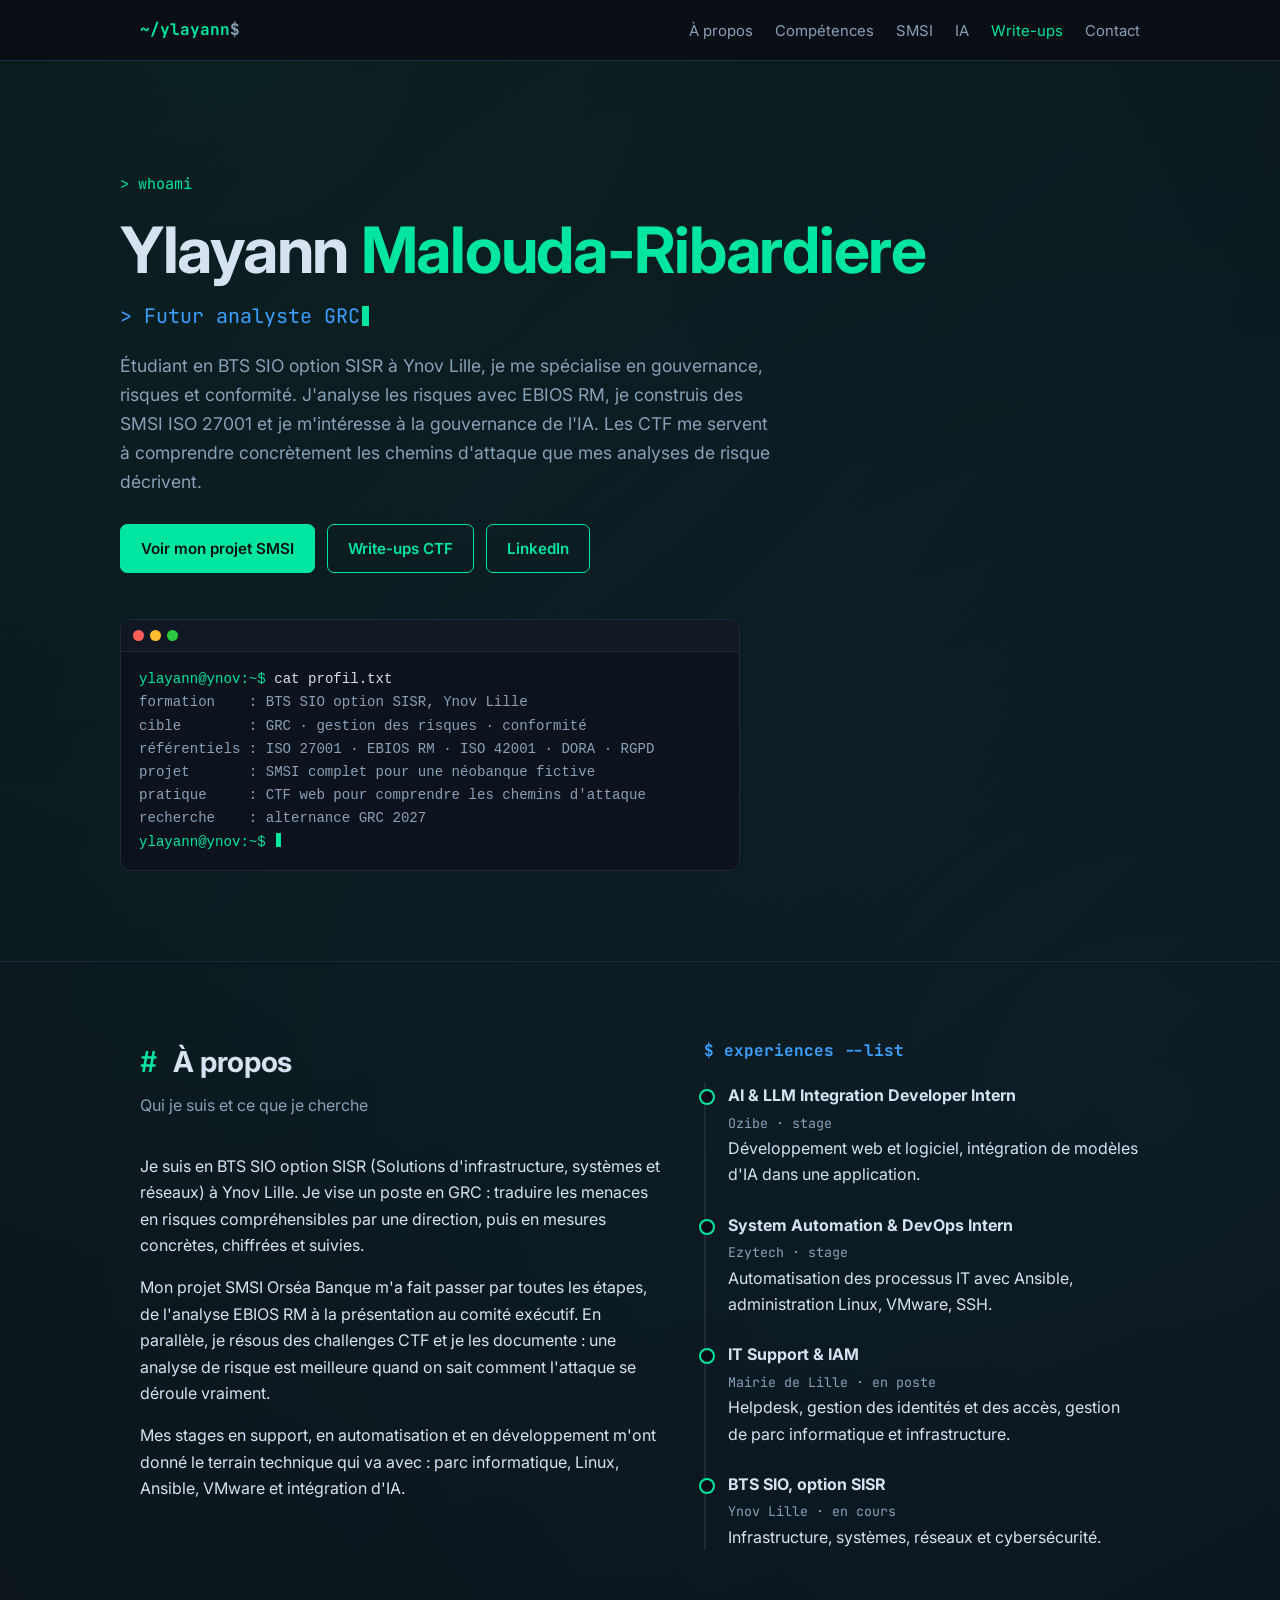
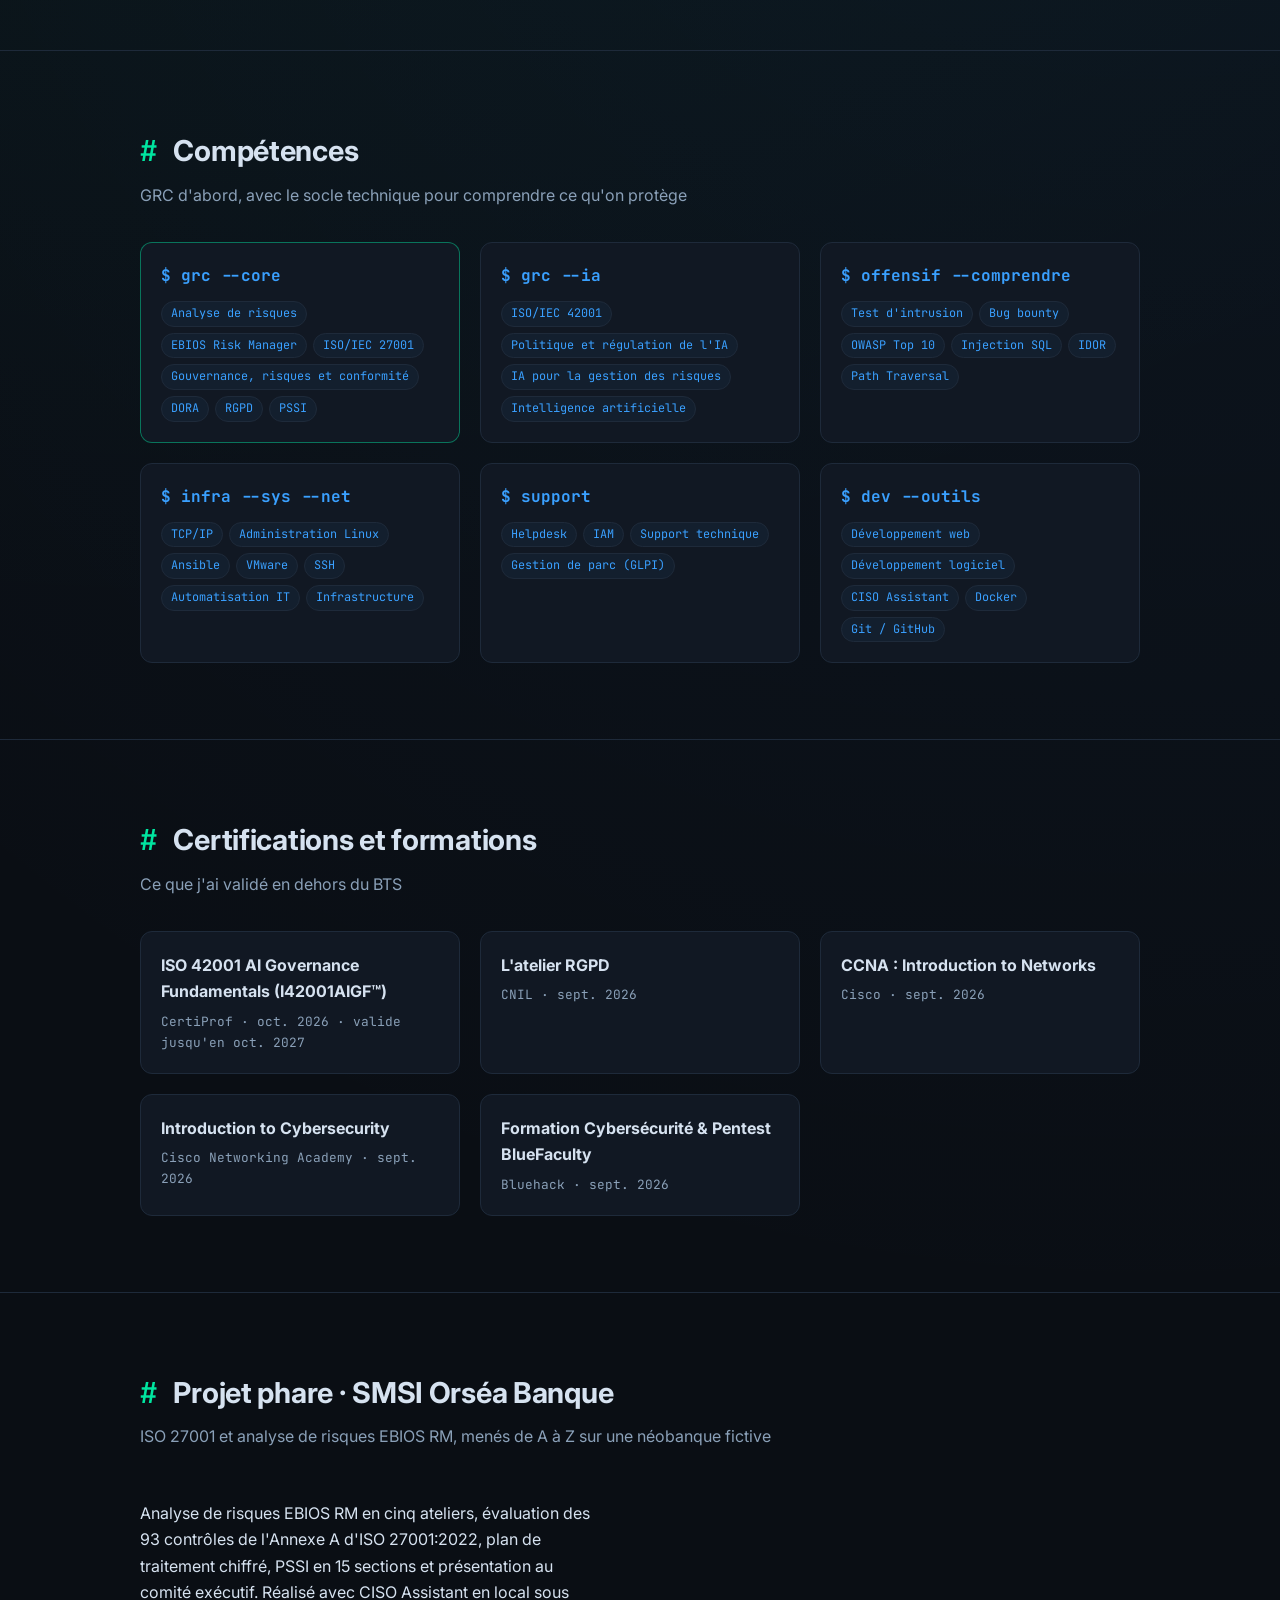
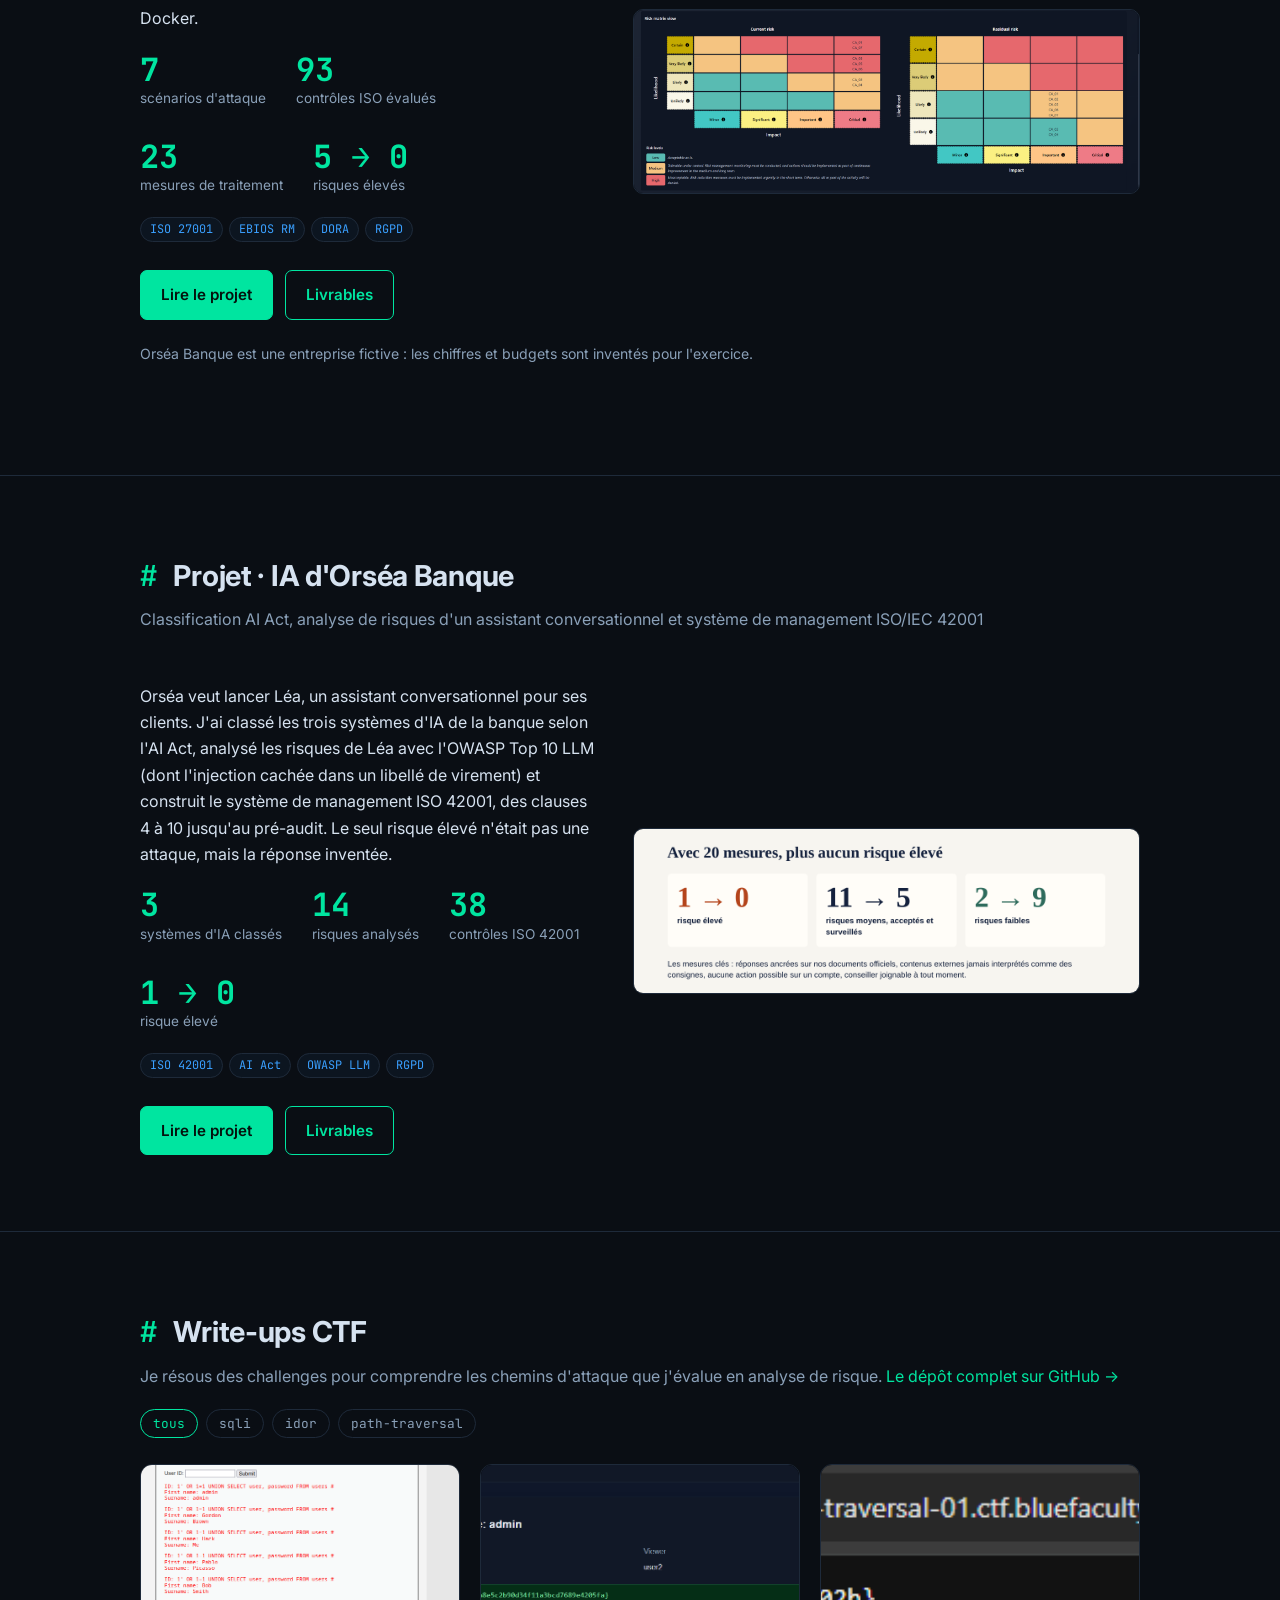
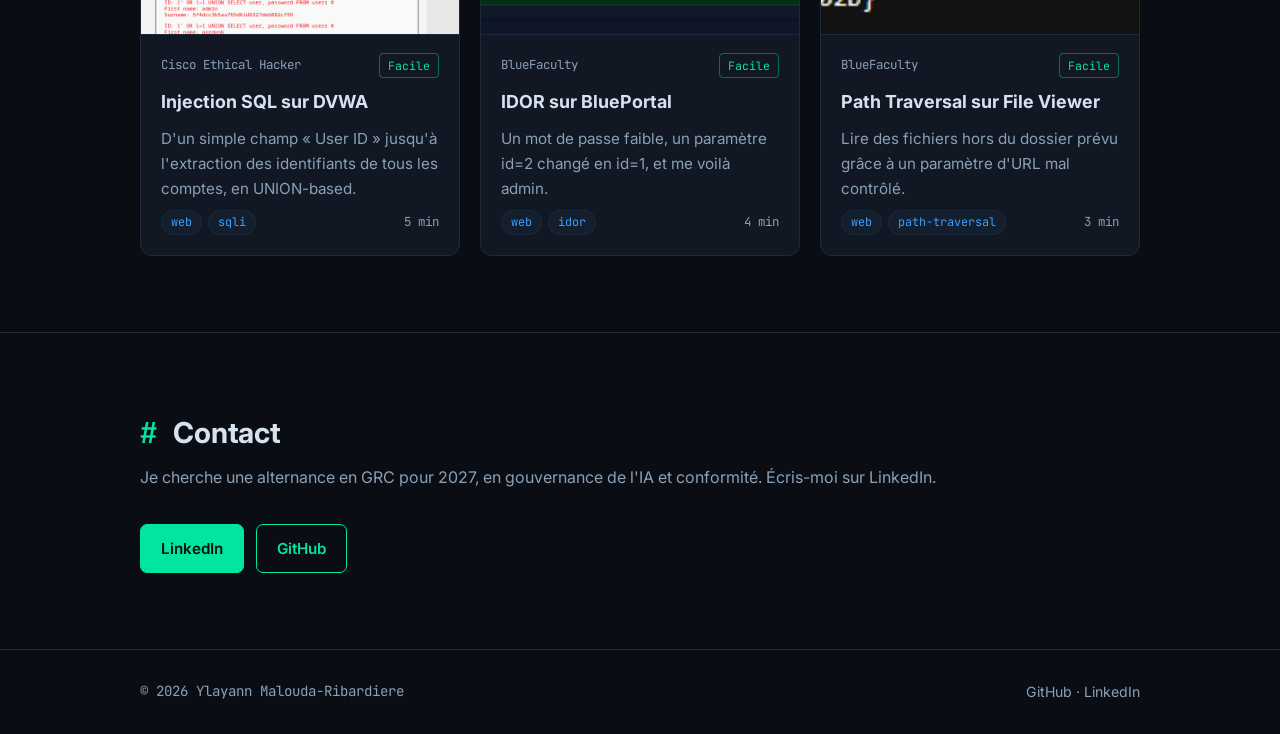
==== index.html @ de565b57 "Ajout du projet IA Orséa Banque (ISO 42001, AI Act) et mise à jour de la page SMSI" ====
<!doctype html>
<html lang="fr">
<head>
<meta charset="utf-8">
<meta name="viewport" content="width=device-width, initial-scale=1">
<title>Ylayann Malouda-Ribardiere · GRC</title>
<meta name="description" content="Portfolio d'Ylayann Malouda-Ribardiere, étudiant BTS SIO SISR à Ynov Lille orienté GRC : projets SMSI ISO 27001 / EBIOS RM et IA ISO 42001, certifications et write-ups CTF.">
<meta name="theme-color" content="#0a0e14">
<link rel="icon" href="data:image/svg+xml,<svg xmlns='http://www.w3.org/2000/svg' viewBox='0 0 32 32'><rect width='32' height='32' rx='6' fill='%230a0e14'/><text x='5' y='22' font-family='monospace' font-size='16' font-weight='700' fill='%2300e5a0'>&gt;_</text></svg>">
<link rel="preconnect" href="https://fonts.googleapis.com"><link rel="preconnect" href="https://fonts.gstatic.com" crossorigin>
<link href="https://fonts.googleapis.com/css2?family=Inter:wght@400;500;600;700&family=JetBrains+Mono:wght@400;500;700&display=swap" rel="stylesheet">
<link rel="stylesheet" href="assets/style.css">
</head>
<body>
<header><div class="wrap"><nav>
<a class="logo" href="#top">~/ylayann<span>$</span></a>
<button class="burger" aria-label="Menu">menu</button>
<ul><li><a href="#apropos">À propos</a></li><li><a href="#competences">Compétences</a></li><li><a href="#smsi">SMSI</a></li><li><a href="#ia">IA</a></li><li><a href="#ctf">Write-ups</a></li><li><a href="#contact">Contact</a></li></ul>
</nav></div></header>

<main id="top">
<div class="wrap hero">
<div class="tag">&gt; whoami</div>
<h1>Ylayann <span>Malouda-Ribardiere</span></h1>
<div class="role" data-roles='["Futur analyste GRC","ISO 27001 · EBIOS RM","Gouvernance de l\u2019IA · ISO 42001","Étudiant BTS SIO SISR"]'>&gt; <span class="txt">Futur analyste GRC</span><span class="cursor"></span></div>
<p>Étudiant en BTS SIO option SISR à Ynov Lille, je me spécialise en gouvernance, risques et conformité. J'analyse les risques avec EBIOS RM, je construis des SMSI ISO 27001 et je m'intéresse à la gouvernance de l'IA. Les CTF me servent à comprendre concrètement les chemins d'attaque que mes analyses de risque décrivent.</p>
<div class="btns">
<a class="btn primary" href="#smsi">Voir mon projet SMSI</a>
<a class="btn" href="#ctf">Write-ups CTF</a>
<a class="btn" href="https://www.linkedin.com/in/ylayann-malouda-ribardiere-3a1a89360/" target="_blank" rel="noopener">LinkedIn</a>
</div>
<div class="terminal reveal"><div class="bar"><i></i><i></i><i></i></div>
<pre><span class="p">ylayann@ynov:~$</span> <span class="v">cat profil.txt</span>
formation    : BTS SIO option SISR, Ynov Lille
cible        : GRC · gestion des risques · conformité
référentiels : ISO 27001 · EBIOS RM · ISO 42001 · DORA · RGPD
projet       : SMSI complet pour une néobanque fictive
pratique     : CTF web pour comprendre les chemins d'attaque
recherche    : alternance GRC 2027
<span class="p">ylayann@ynov:~$</span> <span class="cursor"></span></pre></div>
</div>

<section id="apropos"><div class="wrap about">
<div class="reveal">
<h2>À propos</h2>
<p class="sub">Qui je suis et ce que je cherche</p>
<p>Je suis en BTS SIO option SISR (Solutions d'infrastructure, systèmes et réseaux) à Ynov Lille. Je vise un poste en GRC : traduire les menaces en risques compréhensibles par une direction, puis en mesures concrètes, chiffrées et suivies.</p>
<p>Mon projet SMSI Orséa Banque m'a fait passer par toutes les étapes, de l'analyse EBIOS RM à la présentation au comité exécutif. En parallèle, je résous des challenges CTF et je les documente : une analyse de risque est meilleure quand on sait comment l'attaque se déroule vraiment.</p>
<p>Mes stages en support, en automatisation et en développement m'ont donné le terrain technique qui va avec : parc informatique, Linux, Ansible, VMware et intégration d'IA.</p>
</div>
<div class="reveal">
<h3 class="mono" style="color:var(--accent2);font-size:1rem;margin:0 0 18px">$ experiences --list</h3>
<div class="timeline">
<div class="item"><strong>AI &amp; LLM Integration Developer Intern</strong><br><small>Ozibe · stage</small><br>Développement web et logiciel, intégration de modèles d'IA dans une application.</div>
<div class="item"><strong>System Automation &amp; DevOps Intern</strong><br><small>Ezytech · stage</small><br>Automatisation des processus IT avec Ansible, administration Linux, VMware, SSH.</div>
<div class="item"><strong>IT Support &amp; IAM</strong><br><small>Mairie de Lille · en poste</small><br>Helpdesk, gestion des identités et des accès, gestion de parc informatique et infrastructure.</div>
<div class="item"><strong>BTS SIO, option SISR</strong><br><small>Ynov Lille · en cours</small><br>Infrastructure, systèmes, réseaux et cybersécurité.</div>
</div>
</div>
</div></section>

<section id="competences"><div class="wrap">
<h2>Compétences</h2>
<p class="sub">GRC d'abord, avec le socle technique pour comprendre ce qu'on protège</p>
<div class="grid">
<div class="box reveal" style="border-color:rgba(0,229,160,.45)"><h3>$ grc --core</h3><div class="chips"><span class="chip">Analyse de risques</span><span class="chip">EBIOS Risk Manager</span><span class="chip">ISO/IEC 27001</span><span class="chip">Gouvernance, risques et conformité</span><span class="chip">DORA</span><span class="chip">RGPD</span><span class="chip">PSSI</span></div></div>
<div class="box reveal"><h3>$ grc --ia</h3><div class="chips"><span class="chip">ISO/IEC 42001</span><span class="chip">Politique et régulation de l'IA</span><span class="chip">IA pour la gestion des risques</span><span class="chip">Intelligence artificielle</span></div></div>
<div class="box reveal"><h3>$ offensif --comprendre</h3><div class="chips"><span class="chip">Test d'intrusion</span><span class="chip">Bug bounty</span><span class="chip">OWASP Top 10</span><span class="chip">Injection SQL</span><span class="chip">IDOR</span><span class="chip">Path Traversal</span></div></div>
<div class="box reveal"><h3>$ infra --sys --net</h3><div class="chips"><span class="chip">TCP/IP</span><span class="chip">Administration Linux</span><span class="chip">Ansible</span><span class="chip">VMware</span><span class="chip">SSH</span><span class="chip">Automatisation IT</span><span class="chip">Infrastructure</span></div></div>
<div class="box reveal"><h3>$ support</h3><div class="chips"><span class="chip">Helpdesk</span><span class="chip">IAM</span><span class="chip">Support technique</span><span class="chip">Gestion de parc (GLPI)</span></div></div>
<div class="box reveal"><h3>$ dev --outils</h3><div class="chips"><span class="chip">Développement web</span><span class="chip">Développement logiciel</span><span class="chip">CISO Assistant</span><span class="chip">Docker</span><span class="chip">Git / GitHub</span></div></div>
</div>
</div></section>

<section id="certifs"><div class="wrap">
<h2>Certifications et formations</h2>
<p class="sub">Ce que j'ai validé en dehors du BTS</p>
<div class="grid certs">
<div class="box reveal"><h3>ISO 42001 AI Governance Fundamentals (I42001AIGF™)</h3><p class="mono">CertiProf · oct. 2026 · valide jusqu'en oct. 2027</p></div>
<div class="box reveal"><h3>L'atelier RGPD</h3><p class="mono">CNIL · sept. 2026</p></div>
<div class="box reveal"><h3>CCNA : Introduction to Networks</h3><p class="mono">Cisco · sept. 2026</p></div>
<div class="box reveal"><h3>Introduction to Cybersecurity</h3><p class="mono">Cisco Networking Academy · sept. 2026</p></div>
<div class="box reveal"><h3>Formation Cybersécurité &amp; Pentest BlueFaculty</h3><p class="mono">Bluehack · sept. 2026</p></div>
</div>
</div></section>

<section id="smsi"><div class="wrap">
<h2>Projet phare · SMSI Orséa Banque</h2>
<p class="sub">ISO 27001 et analyse de risques EBIOS RM, menés de A à Z sur une néobanque fictive</p>
<div class="feature">
<div class="reveal">
<p>Analyse de risques EBIOS RM en cinq ateliers, évaluation des 93 contrôles de l'Annexe A d'ISO 27001:2022, plan de traitement chiffré, PSSI en 15 sections et présentation au comité exécutif. Réalisé avec CISO Assistant en local sous Docker.</p>
<div class="stats"><div><b>7</b>scénarios d'attaque</div><div><b>93</b>contrôles ISO évalués</div><div><b>23</b>mesures de traitement</div><div><b>5 → 0</b>risques élevés</div></div>
<div class="chips"><span class="chip">ISO 27001</span><span class="chip">EBIOS RM</span><span class="chip">DORA</span><span class="chip">RGPD</span></div>
<div class="btns"><a class="btn primary" href="projets/smsi.html">Lire le projet</a><a class="btn" href="https://github.com/YlayannMR/SMSI_training/tree/main/livrables" target="_blank" rel="noopener">Livrables</a></div>
</div>
<img class="reveal" src="img/smsi/03-matrices-risque.png" alt="Matrices de risque avant et après traitement" loading="lazy">
</div>
<p class="sub" style="margin-top:22px;font-size:.88rem">Orséa Banque est une entreprise fictive : les chiffres et budgets sont inventés pour l'exercice.</p>
</div></section>

<section id="ia"><div class="wrap">
<h2>Projet · IA d'Orséa Banque</h2>
<p class="sub">Classification AI Act, analyse de risques d'un assistant conversationnel et système de management ISO/IEC 42001</p>
<div class="feature">
<div class="reveal">
<p>Orséa veut lancer Léa, un assistant conversationnel pour ses clients. J'ai classé les trois systèmes d'IA de la banque selon l'AI Act, analysé les risques de Léa avec l'OWASP Top 10 LLM (dont l'injection cachée dans un libellé de virement) et construit le système de management ISO 42001, des clauses 4 à 10 jusqu'au pré-audit. Le seul risque élevé n'était pas une attaque, mais la réponse inventée.</p>
<div class="stats"><div><b>3</b>systèmes d'IA classés</div><div><b>14</b>risques analysés</div><div><b>38</b>contrôles ISO 42001</div><div><b>1 → 0</b>risque élevé</div></div>
<div class="chips"><span class="chip">ISO 42001</span><span class="chip">AI Act</span><span class="chip">OWASP LLM</span><span class="chip">RGPD</span></div>
<div class="btns"><a class="btn primary" href="projets/ia.html">Lire le projet</a><a class="btn" href="https://github.com/YlayannMR/AI-risk-assessment/tree/main/livrables" target="_blank" rel="noopener">Livrables</a></div>
</div>
<img class="reveal" src="img/ia/02-risques-avant-apres.png" alt="Risques de Léa avant et après traitement" loading="lazy">
</div>
</div></section>

<section id="ctf"><div class="wrap">
<h2>Write-ups CTF</h2>
<p class="sub">Je résous des challenges pour comprendre les chemins d'attaque que j'évalue en analyse de risque. <a href="https://github.com/YlayannMR/ctf-writeups" target="_blank" rel="noopener">Le dépôt complet sur GitHub →</a></p>
<div class="filters"><button class="on" data-f="all">tous</button><button data-f="sqli">sqli</button><button data-f="idor">idor</button><button data-f="path-traversal">path-traversal</button></div>
<div class="grid">
<!-- CARDS -->
<a class="card reveal" href="writeups/sqli.html" data-tags="web sqli">
<div class="thumb" style="background-image:url('img/sqli/06-dump-credentials.png')"></div>
<div class="body"><div class="meta"><span>Cisco Ethical Hacker</span><span class="lvl easy">Facile</span></div>
<h3>Injection SQL sur DVWA</h3><p>D&#x27;un simple champ « User ID » jusqu&#x27;à l&#x27;extraction des identifiants de tous les comptes, en UNION-based.</p>
<div class="meta"><div class="chips"><span class="chip">web</span><span class="chip">sqli</span></div><span>5 min</span></div></div></a>
<a class="card reveal" href="writeups/idor.html" data-tags="web idor">
<div class="thumb" style="background-image:url('img/idor/02-admin-via-idor.png')"></div>
<div class="body"><div class="meta"><span>BlueFaculty</span><span class="lvl easy">Facile</span></div>
<h3>IDOR sur BluePortal</h3><p>Un mot de passe faible, un paramètre id=2 changé en id=1, et me voilà admin.</p>
<div class="meta"><div class="chips"><span class="chip">web</span><span class="chip">idor</span></div><span>4 min</span></div></div></a>
<a class="card reveal" href="writeups/path.html" data-tags="web path-traversal">
<div class="thumb" style="background-image:url('img/path/02-path-traversal-flag.png')"></div>
<div class="body"><div class="meta"><span>BlueFaculty</span><span class="lvl easy">Facile</span></div>
<h3>Path Traversal sur File Viewer</h3><p>Lire des fichiers hors du dossier prévu grâce à un paramètre d&#x27;URL mal contrôlé.</p>
<div class="meta"><div class="chips"><span class="chip">web</span><span class="chip">path-traversal</span></div><span>3 min</span></div></div></a>
<!-- /CARDS -->
</div>
</div></section>

<section id="contact"><div class="wrap">
<h2>Contact</h2>
<p class="sub">Je cherche une alternance en GRC pour 2027, en gouvernance de l'IA et conformité. Écris-moi sur LinkedIn.</p>
<div class="btns">
<a class="btn primary" href="https://www.linkedin.com/in/ylayann-malouda-ribardiere-3a1a89360/" target="_blank" rel="noopener">LinkedIn</a>
<a class="btn" href="https://github.com/YlayannMR" target="_blank" rel="noopener">GitHub</a>
</div>
</div></section>
</main>
<footer><div class="wrap"><span class="mono">© 2026 Ylayann Malouda-Ribardiere</span><span><a href="https://github.com/YlayannMR" target="_blank" rel="noopener">GitHub</a> · <a href="https://www.linkedin.com/in/ylayann-malouda-ribardiere-3a1a89360/" target="_blank" rel="noopener">LinkedIn</a></span></div></footer>
<script src="assets/main.js"></script>
</body>
</html>
---- assets/style.css ----
:root{color-scheme:dark;--bg:#0a0e14;--panel:#111823;--panel2:#0d131c;--line:#1e2a3a;--text:#d6e2f0;--muted:#8aa0b8;--accent:#00e5a0;--accent2:#3aa0ff;--warn:#ffb454;--danger:#ff6b6b;--mono:"JetBrains Mono",ui-monospace,Menlo,Consolas,monospace}
*{box-sizing:border-box}
html{scroll-behavior:smooth}
body{margin:0;background:var(--bg);color:var(--text);font:16px/1.65 "Inter",system-ui,-apple-system,"Segoe UI",Roboto,sans-serif;
  background-image:radial-gradient(circle at 15% 0%,rgba(0,229,160,.07),transparent 40%),radial-gradient(circle at 90% 20%,rgba(58,160,255,.06),transparent 40%)}
a{color:var(--accent);text-decoration:none}
a:hover{text-decoration:underline}
img{max-width:100%;height:auto}
.wrap{max-width:1040px;margin:0 auto;padding:0 20px}
.mono{font-family:var(--mono)}

/* header */
header{position:sticky;top:0;background:rgba(10,14,20,.88);backdrop-filter:blur(10px);border-bottom:1px solid var(--line);z-index:20}
nav{display:flex;justify-content:space-between;align-items:center;height:60px;gap:16px}
nav .logo{font-family:var(--mono);color:var(--accent);font-weight:700;white-space:nowrap}
nav .logo span{color:var(--muted)}
nav ul{display:flex;gap:22px;list-style:none;margin:0;padding:0}
nav ul a{color:var(--muted);font-size:.93rem}
nav ul a:hover,nav ul a.on{color:var(--accent);text-decoration:none}
.burger{display:none;background:none;border:1px solid var(--line);color:var(--text);border-radius:6px;padding:6px 10px;font-family:var(--mono);cursor:pointer}

/* hero */
.hero{padding:110px 0 90px;position:relative}
.hero .tag{color:var(--accent);font-family:var(--mono);font-size:.95rem}
.hero h1{font-size:clamp(2.3rem,6.5vw,4rem);line-height:1.08;margin:.3em 0 .25em;letter-spacing:-.02em}
.hero h1 span{color:var(--accent)}
.hero .role{font-family:var(--mono);color:var(--accent2);font-size:clamp(1rem,2.6vw,1.25rem);min-height:1.6em}
.hero p{max-width:660px;color:var(--muted);font-size:1.1rem}
.cursor{display:inline-block;width:.55ch;height:1em;vertical-align:-.12em;background:var(--accent);animation:blink 1s steps(1) infinite;margin-left:2px}
@keyframes blink{50%{opacity:0}}
.btns{display:flex;gap:12px;flex-wrap:wrap;margin-top:28px}
.btn{display:inline-flex;align-items:center;gap:8px;padding:11px 20px;border-radius:7px;border:1px solid var(--accent);font-weight:600;font-size:.95rem;color:var(--accent);transition:.2s}
.btn.primary{background:var(--accent);color:#04120d}
.btn:hover{text-decoration:none;box-shadow:0 0 22px rgba(0,229,160,.35);transform:translateY(-1px)}
.terminal{margin-top:46px;max-width:620px;background:var(--panel2);border:1px solid var(--line);border-radius:10px;overflow:hidden;font-family:var(--mono);font-size:.88rem}
.terminal .bar{display:flex;gap:6px;padding:10px 12px;border-bottom:1px solid var(--line);background:var(--panel)}
.terminal .bar i{width:11px;height:11px;border-radius:50%;background:#ff5f57}
.terminal .bar i:nth-child(2){background:#febc2e}.terminal .bar i:nth-child(3){background:#28c840}
.terminal pre{margin:0;padding:16px 18px;white-space:pre-wrap;color:var(--muted)}
.terminal .p{color:var(--accent)}.terminal .v{color:var(--text)}

/* sections */
section{padding:76px 0;border-top:1px solid var(--line)}
h2{font-size:1.8rem;margin:0 0 6px;letter-spacing:-.01em}
h2::before{content:"# ";color:var(--accent);font-family:var(--mono)}
.sub{color:var(--muted);margin:0 0 34px}
.grid{display:grid;gap:20px;grid-template-columns:repeat(auto-fit,minmax(290px,1fr))}
.card{background:var(--panel);border:1px solid var(--line);border-radius:12px;overflow:hidden;display:flex;flex-direction:column;transition:.2s;color:var(--text)}
a.card:hover{border-color:var(--accent);transform:translateY(-4px);text-decoration:none;box-shadow:0 10px 30px rgba(0,0,0,.35)}
.card .thumb{height:170px;background:#000 center top/cover no-repeat;border-bottom:1px solid var(--line)}
.card .body{padding:18px 20px 20px;display:flex;flex-direction:column;gap:9px;flex:1}
.card h3{margin:0;font-size:1.12rem}
.card p{margin:0;color:var(--muted);font-size:.95rem;flex:1}
.card .meta{display:flex;justify-content:space-between;align-items:center;font-family:var(--mono);font-size:.78rem;color:var(--muted)}
.chips{display:flex;gap:6px;flex-wrap:wrap}
.chip{font-family:var(--mono);font-size:.74rem;padding:2px 9px;border-radius:999px;border:1px solid var(--line);color:var(--accent2);background:rgba(58,160,255,.05)}
.lvl{font-family:var(--mono);font-size:.72rem;padding:2px 8px;border-radius:4px;border:1px solid}
.lvl.easy{color:var(--accent);border-color:rgba(0,229,160,.4)}
.lvl.med{color:var(--warn);border-color:rgba(255,180,84,.4)}
.filters{display:flex;gap:8px;flex-wrap:wrap;margin:-14px 0 26px}
.filters button{font-family:var(--mono);font-size:.8rem;background:none;border:1px solid var(--line);color:var(--muted);padding:5px 12px;border-radius:999px;cursor:pointer}
.filters button.on,.filters button:hover{border-color:var(--accent);color:var(--accent)}

.about{display:grid;grid-template-columns:1.2fr 1fr;gap:40px}
.timeline{border-left:2px solid var(--line);padding-left:22px}
.timeline .item{margin-bottom:24px;position:relative}
.timeline .item::before{content:"";position:absolute;left:-29px;top:7px;width:12px;height:12px;border-radius:50%;background:var(--bg);border:2px solid var(--accent)}
.timeline small{color:var(--muted);font-family:var(--mono)}

.box{background:var(--panel);border:1px solid var(--line);border-radius:12px;padding:20px}
.box h3{margin:0 0 12px;font-size:1rem;color:var(--accent2);font-family:var(--mono)}
.todo{font-family:var(--mono);color:var(--warn);font-size:.82rem;margin-top:18px}

.feature{display:grid;gap:32px;grid-template-columns:1fr 1.1fr;align-items:center}
.feature img{border-radius:10px;border:1px solid var(--line)}
.stats{display:flex;gap:30px;flex-wrap:wrap;margin:20px 0}
.stats div{color:var(--muted);font-size:.85rem}
.stats b{display:block;font-size:2rem;line-height:1.1;color:var(--accent);font-family:var(--mono)}

footer{border-top:1px solid var(--line);padding:30px 0;color:var(--muted);font-size:.88rem}
footer .wrap{display:flex;justify-content:space-between;gap:16px;flex-wrap:wrap}
footer a{color:var(--muted)}

/* article (write-ups, projets) */
.article{max-width:780px;margin:0 auto;padding:56px 20px 80px}
.crumbs{font-family:var(--mono);font-size:.85rem;color:var(--muted);margin-bottom:22px}
.crumbs a{color:var(--muted)}
.article h1{font-size:clamp(1.8rem,4.5vw,2.5rem);line-height:1.15;margin:.2em 0 .4em;letter-spacing:-.01em}
.article .head{border-bottom:1px solid var(--line);padding-bottom:22px;margin-bottom:30px}
.article h2{font-size:1.4rem;margin:2.2em 0 .6em}
.article h3{font-size:1.1rem;margin:1.8em 0 .5em;color:var(--accent2)}
.article p,.article li{color:#c3d1e0}
.article img{display:block;margin:22px auto;border-radius:8px;border:1px solid var(--line)}
.article figure{margin:22px 0}.article figcaption{text-align:center;color:var(--muted);font-size:.85rem;margin-top:-12px}
.article code{font-family:var(--mono);font-size:.88em;background:var(--panel);border:1px solid var(--line);padding:1px 6px;border-radius:4px;color:var(--accent)}
.article pre{background:var(--panel2);border:1px solid var(--line);border-left:3px solid var(--accent);border-radius:8px;padding:16px 18px;overflow-x:auto}
.article pre code{background:none;border:0;padding:0;color:var(--text)}
.article table{width:100%;border-collapse:collapse;margin:20px 0;font-size:.92rem;display:block;overflow-x:auto}
.article th,.article td{border:1px solid var(--line);padding:8px 10px;text-align:left}
.article th{background:var(--panel);color:var(--accent2);font-family:var(--mono);font-weight:500}
.article blockquote{margin:20px 0;padding:10px 18px;border-left:3px solid var(--accent2);background:var(--panel);border-radius:0 8px 8px 0;color:var(--muted)}
.article hr{border:0;border-top:1px solid var(--line);margin:34px 0}
.nextprev{display:flex;justify-content:space-between;gap:12px;margin-top:50px;flex-wrap:wrap}

/* reveal */
.js .reveal{opacity:0;transform:translateY(16px);transition:opacity .6s,transform .6s}
.reveal.in{opacity:1;transform:none}
@media (prefers-reduced-motion:reduce){.js .reveal{opacity:1;transform:none;transition:none}.cursor{animation:none}html{scroll-behavior:auto}}

@media(max-width:780px){
  .burger{display:block}
  nav ul{display:none;position:absolute;top:60px;left:0;right:0;flex-direction:column;gap:0;background:var(--bg);border-bottom:1px solid var(--line)}
  nav ul.open{display:flex}
  nav ul a{display:block;padding:12px 20px}
  .feature,.about{grid-template-columns:1fr}
  .hero{padding:64px 0 56px}
  section{padding:56px 0}
}
.certs .box h3{color:var(--text);font-family:inherit;font-size:1rem;margin-bottom:6px}
.certs .box p{margin:0;color:var(--muted);font-size:.8rem}
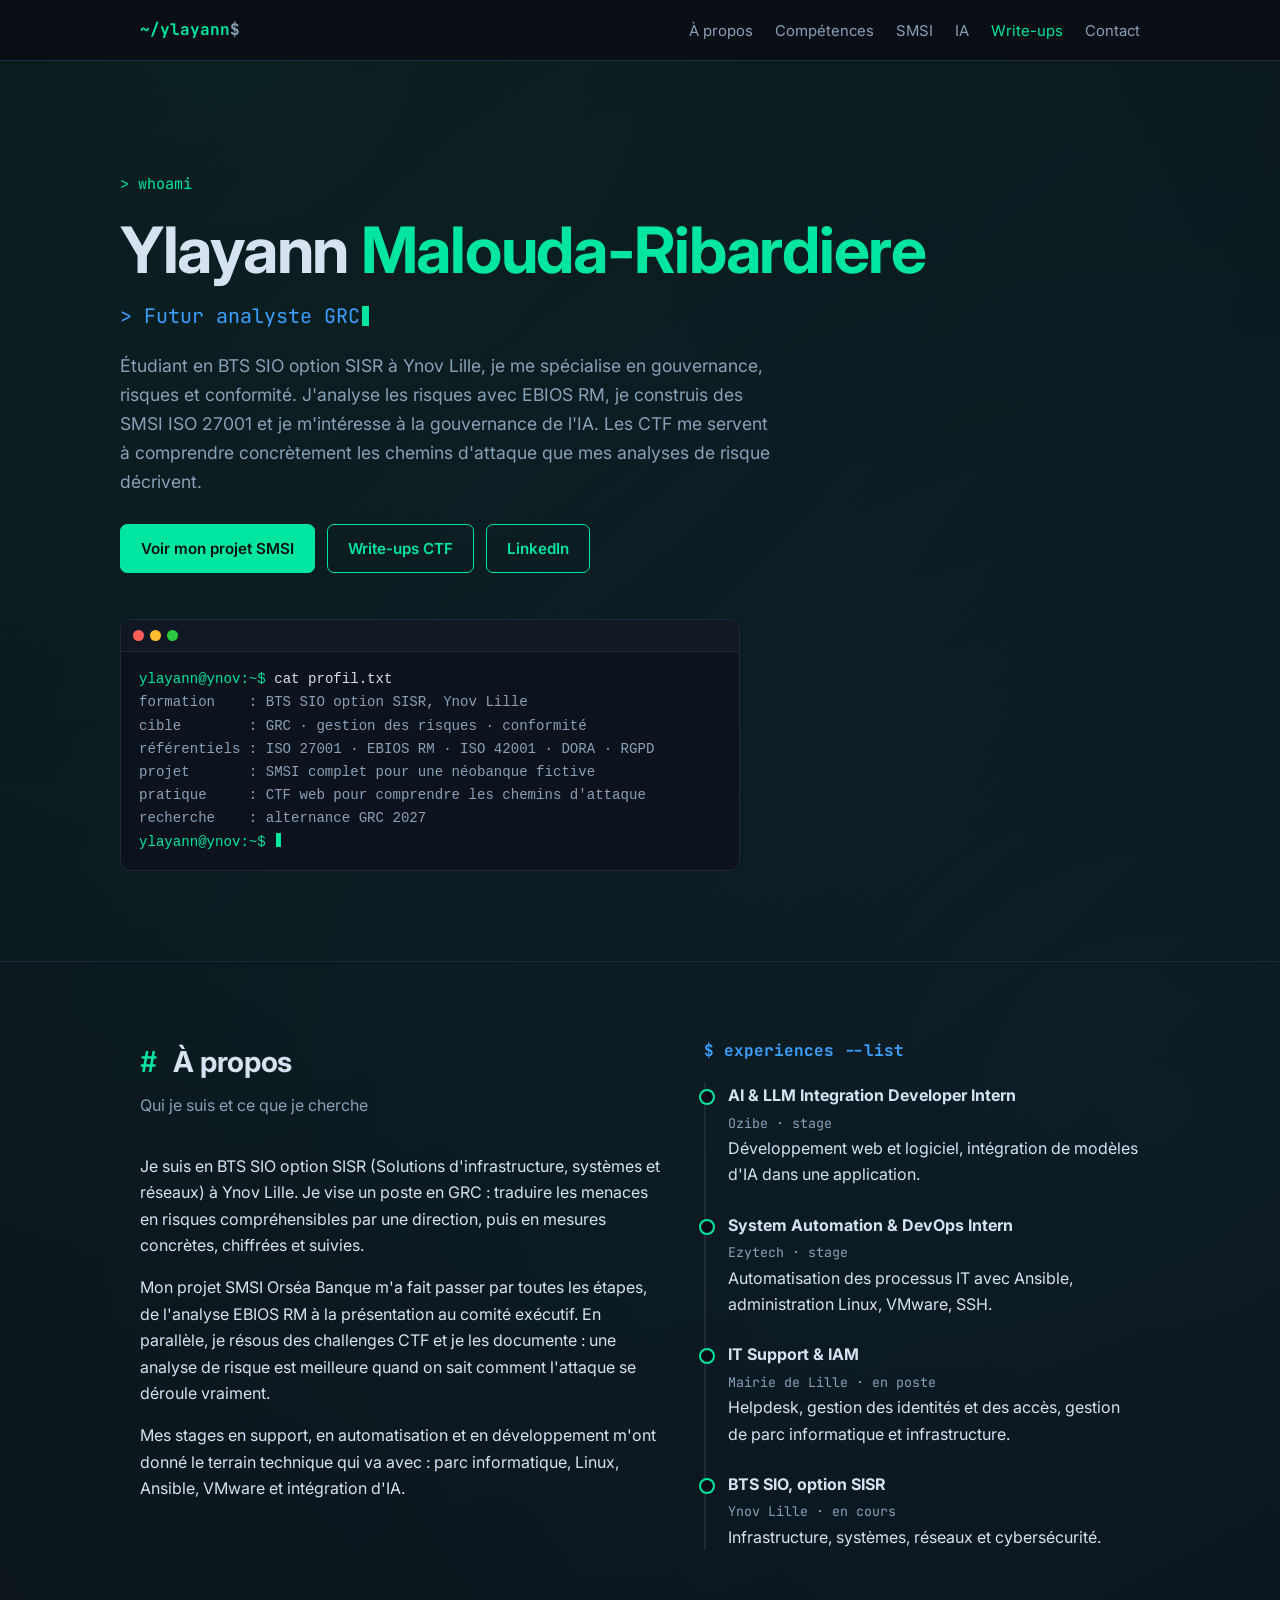
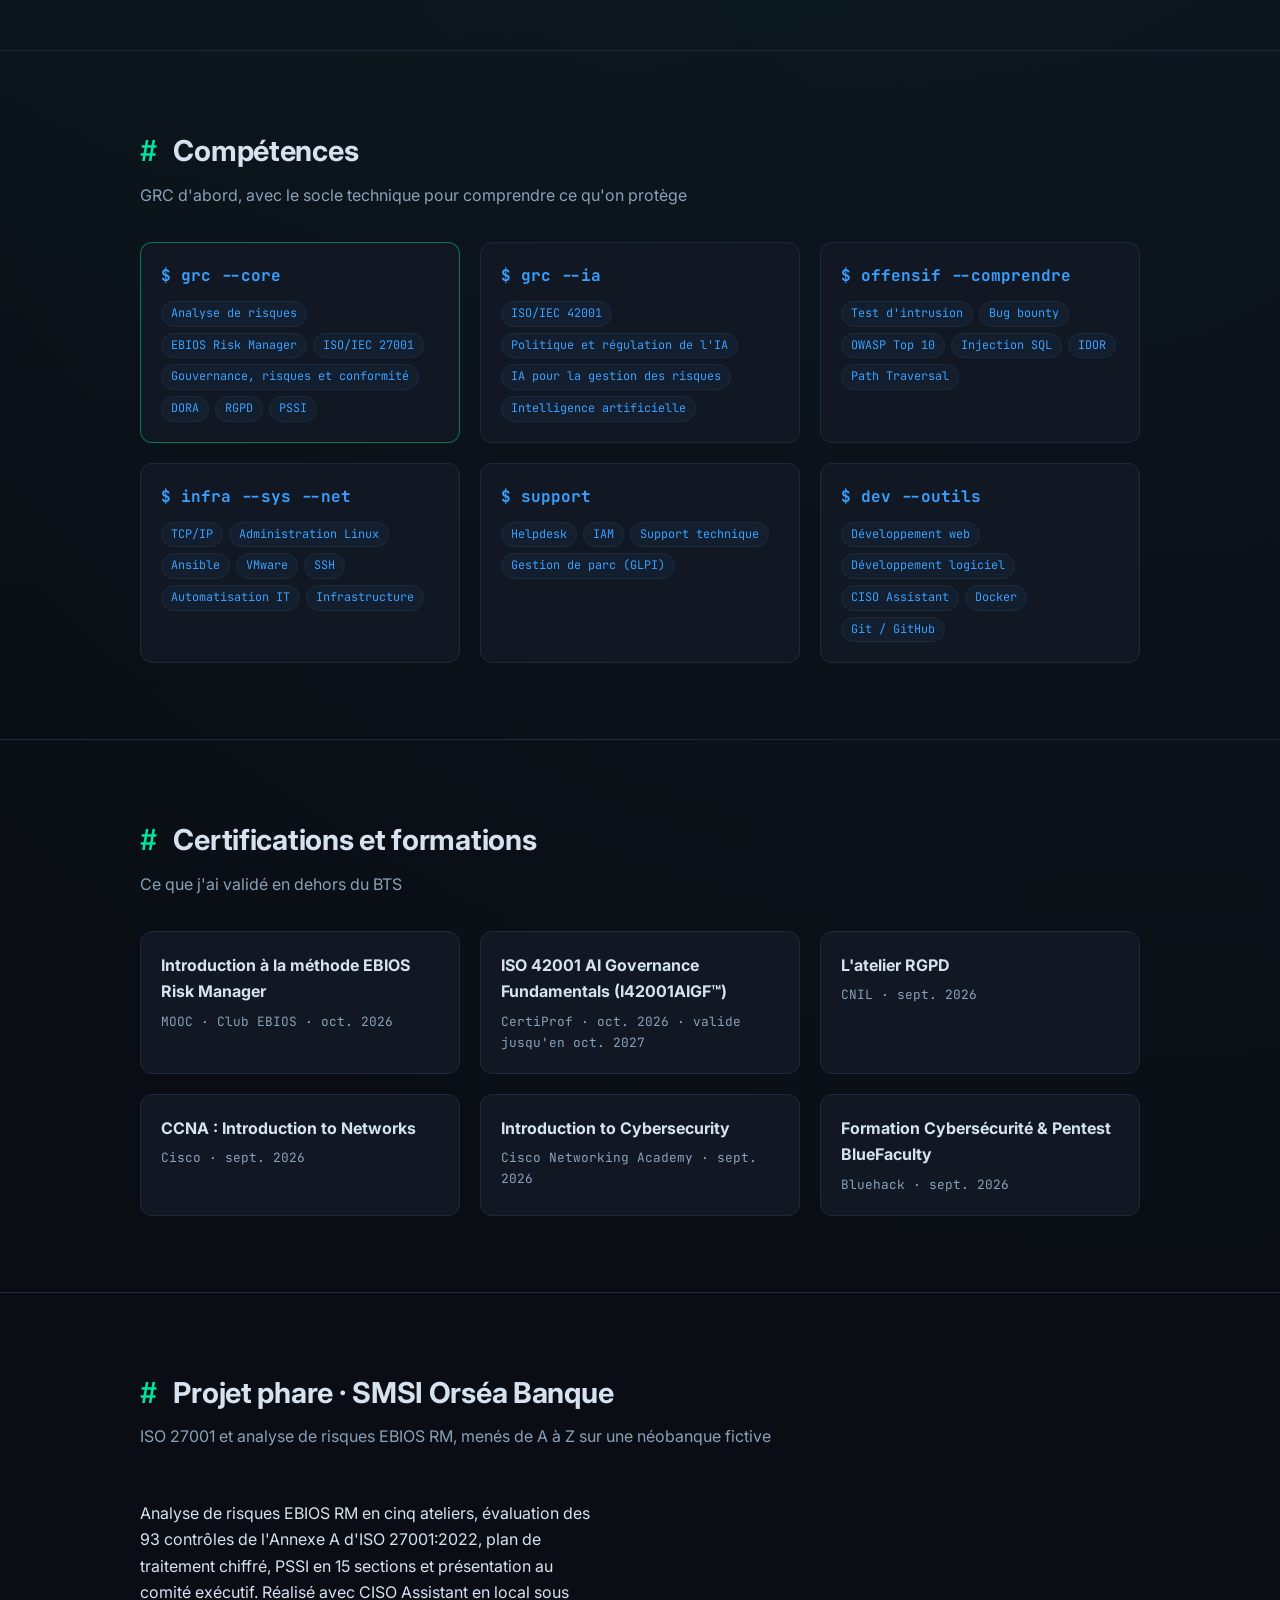
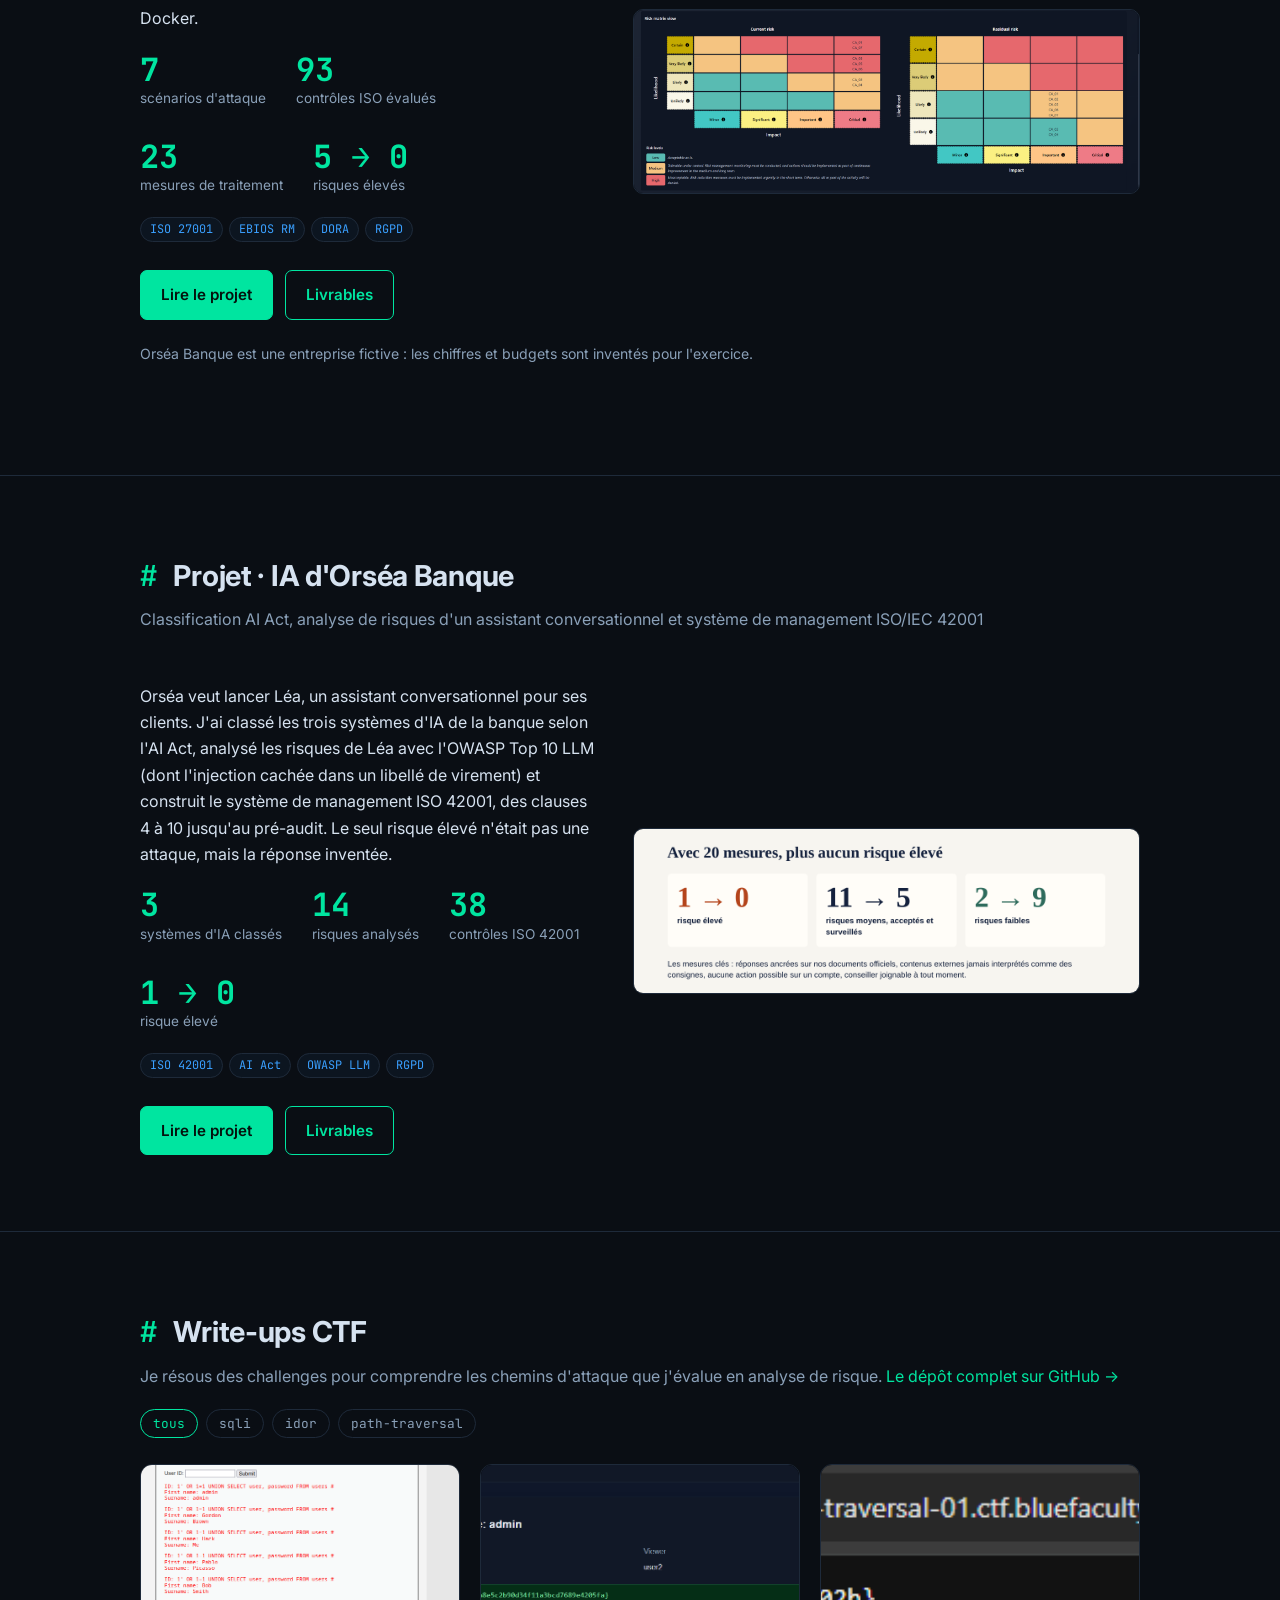
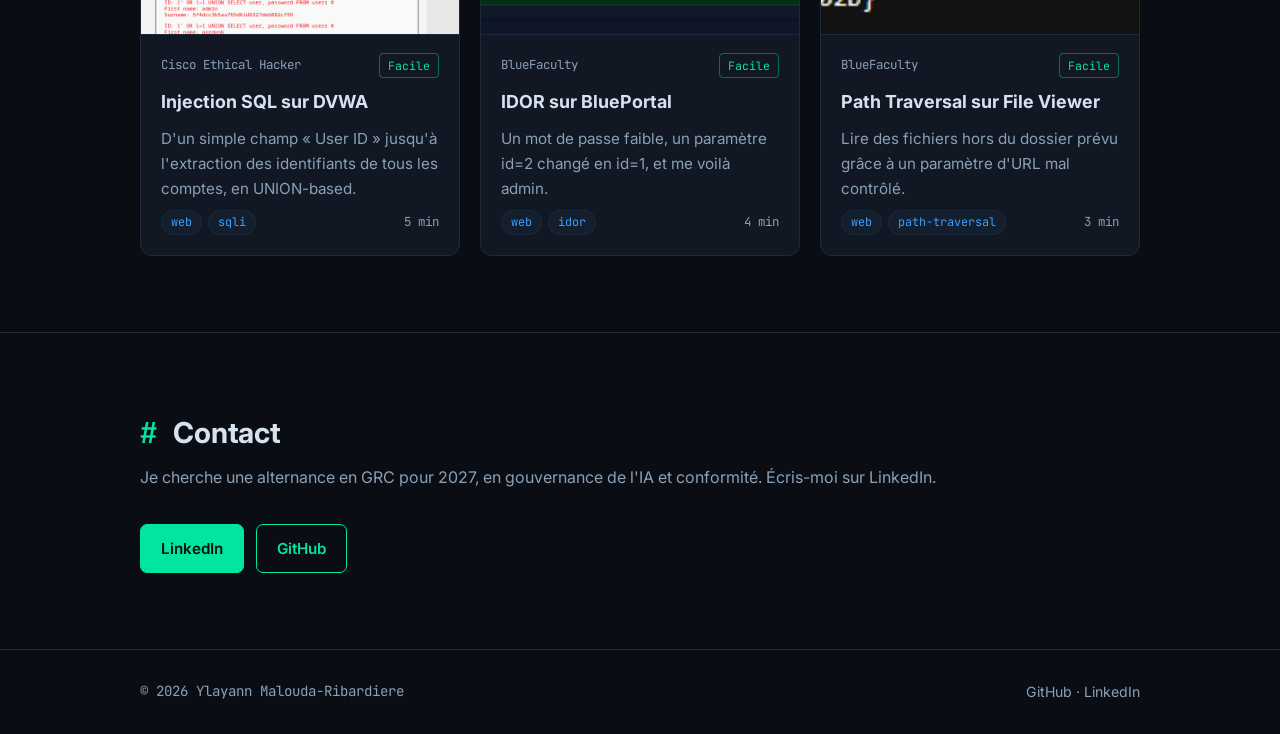
==== commit 4544a248: "Ajout de la certification MOOC Introduction à la méthode EBIOS Risk Manager (Club EBIOS) Co-Authored" ====
--- a/index.html
+++ b/index.html
@@ -76,6 +76,7 @@
 <h2>Certifications et formations</h2>
 <p class="sub">Ce que j'ai validé en dehors du BTS</p>
 <div class="grid certs">
+<div class="box reveal"><h3>Introduction à la méthode EBIOS Risk Manager</h3><p class="mono">MOOC · Club EBIOS · oct. 2026</p></div>
 <div class="box reveal"><h3>ISO 42001 AI Governance Fundamentals (I42001AIGF™)</h3><p class="mono">CertiProf · oct. 2026 · valide jusqu'en oct. 2027</p></div>
 <div class="box reveal"><h3>L'atelier RGPD</h3><p class="mono">CNIL · sept. 2026</p></div>
 <div class="box reveal"><h3>CCNA : Introduction to Networks</h3><p class="mono">Cisco · sept. 2026</p></div>
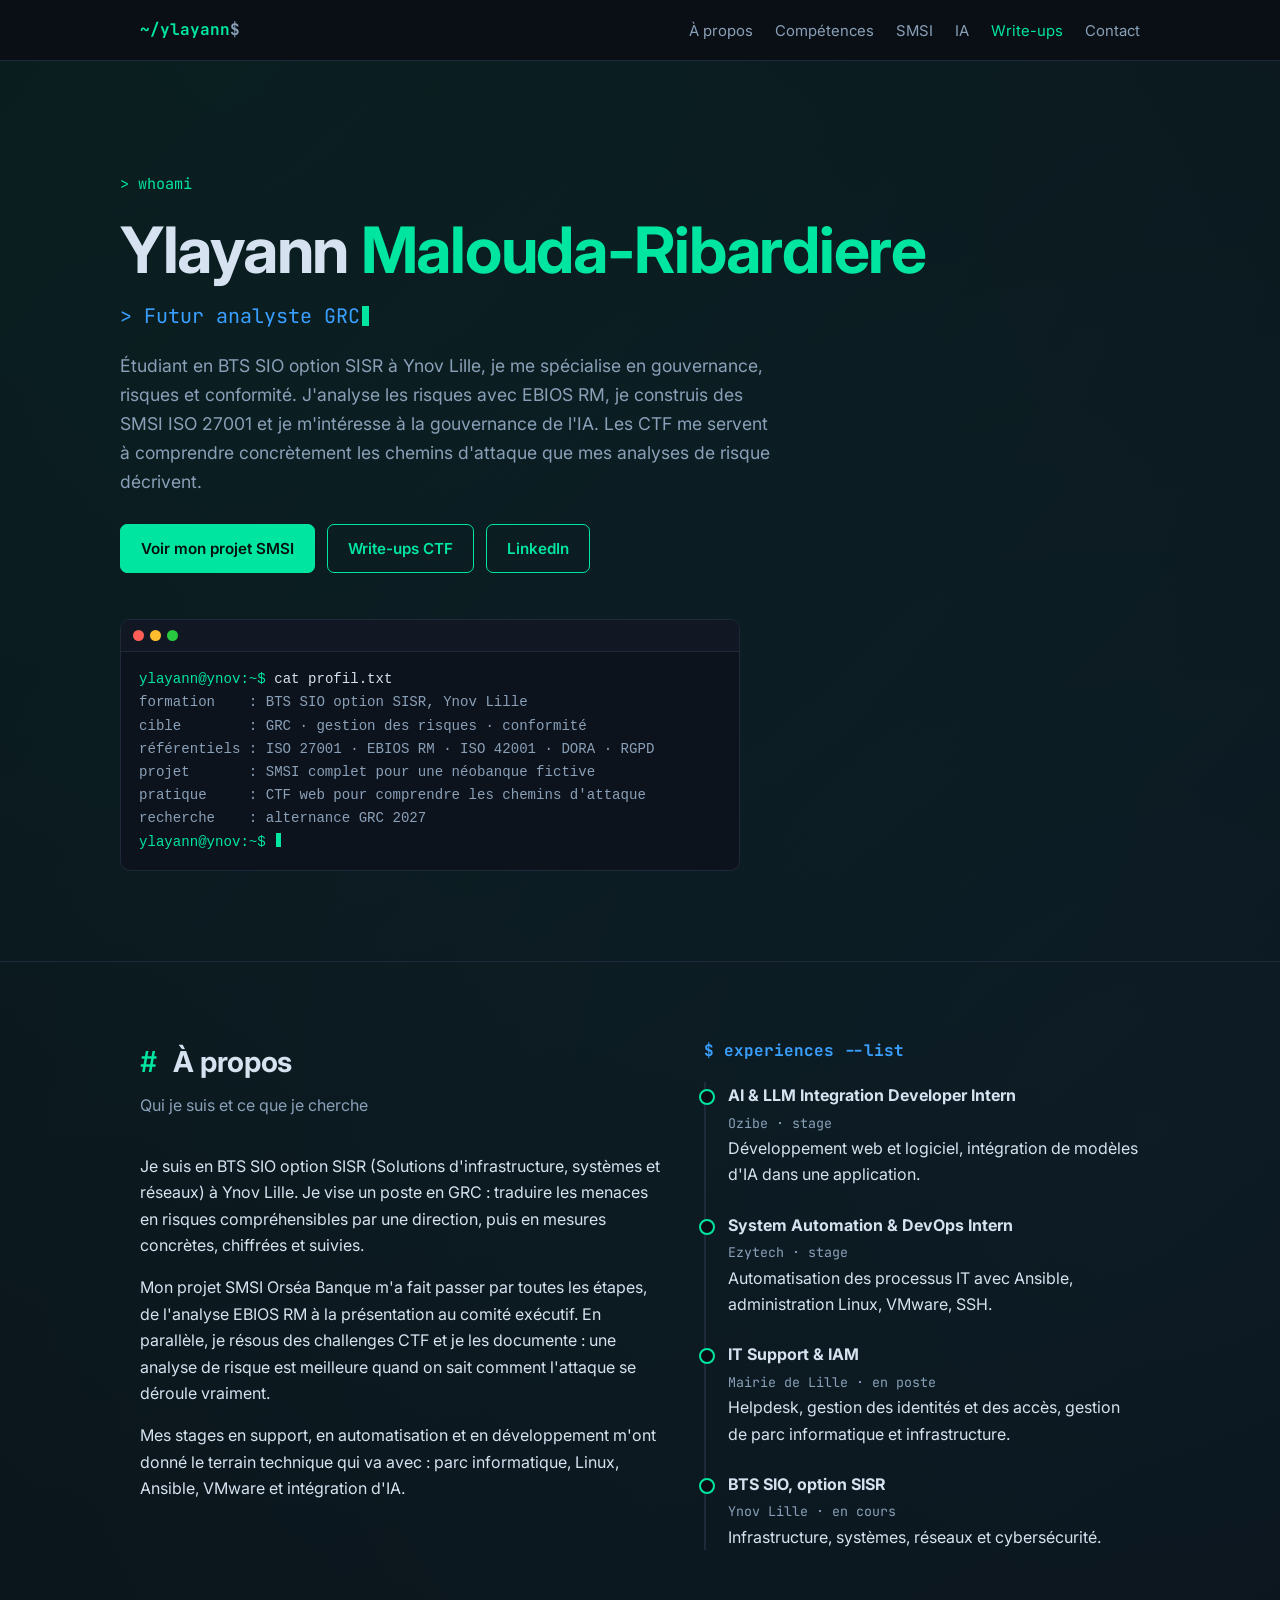
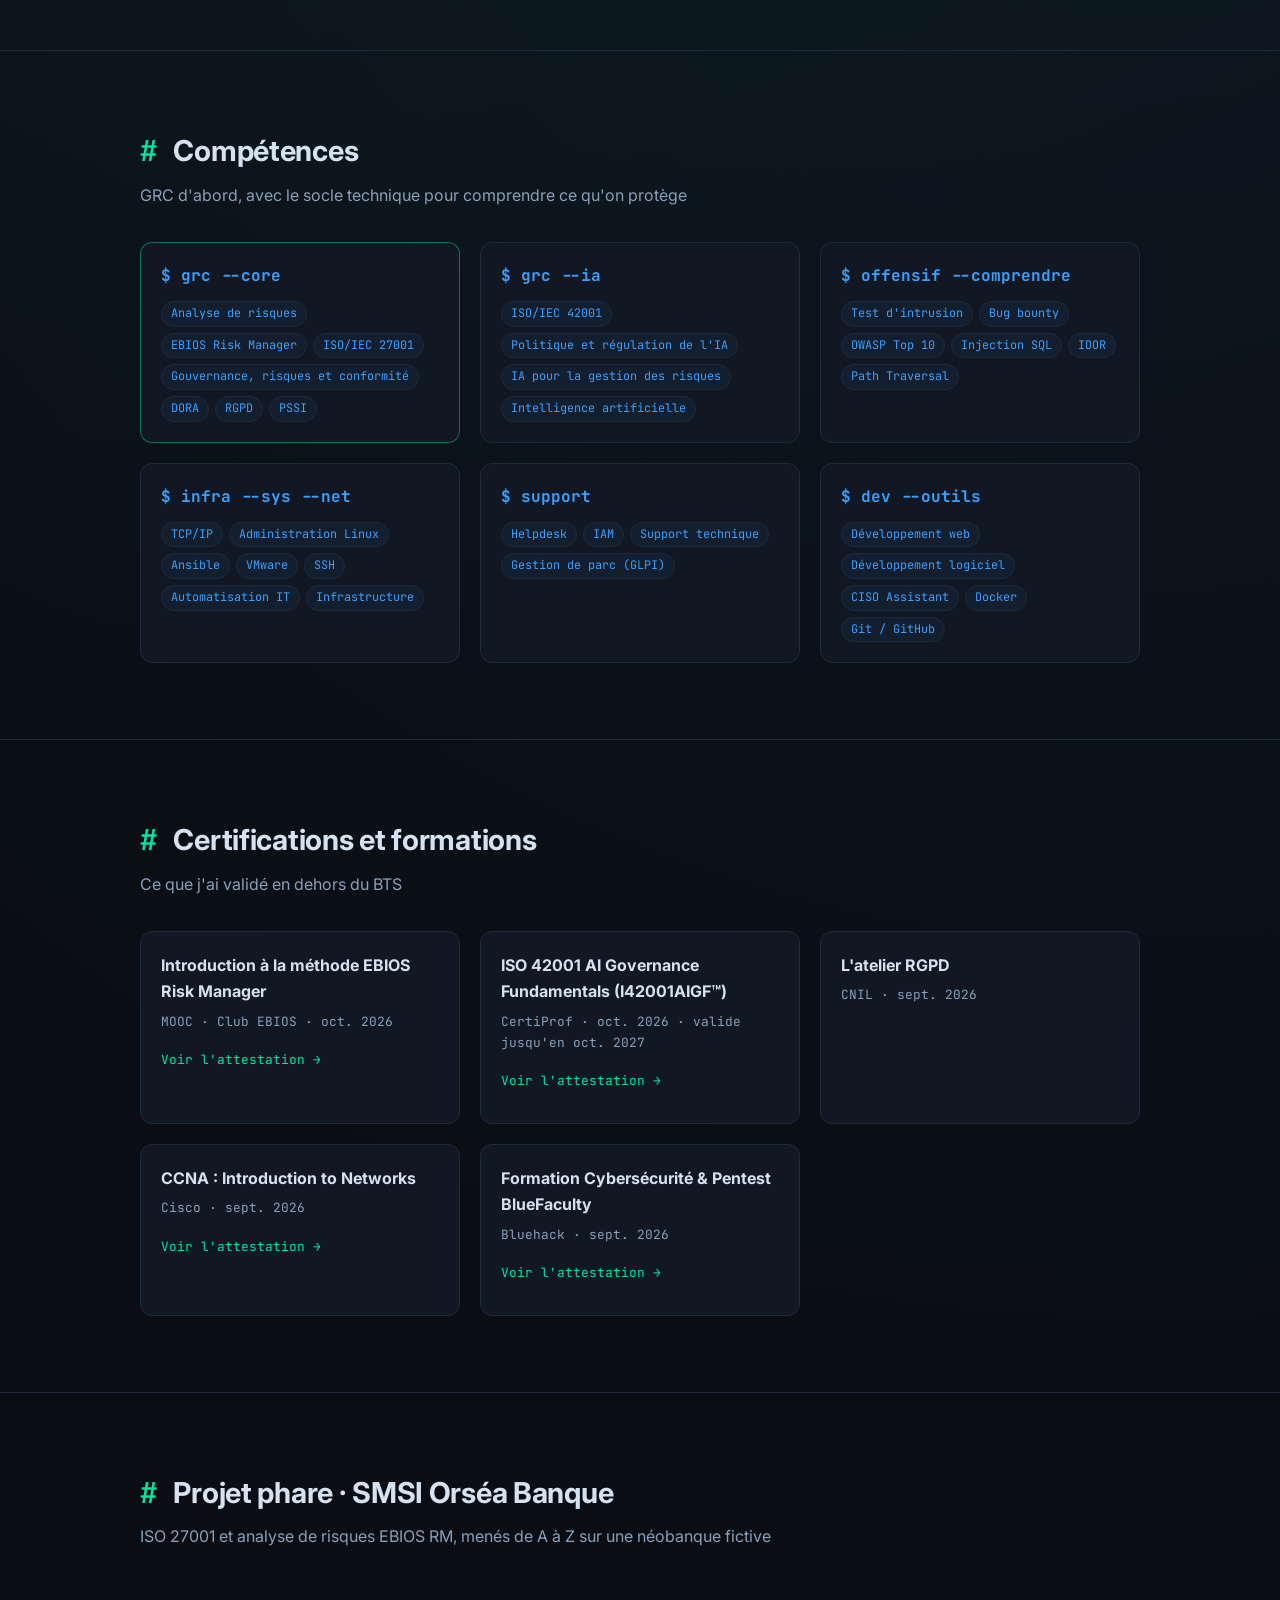
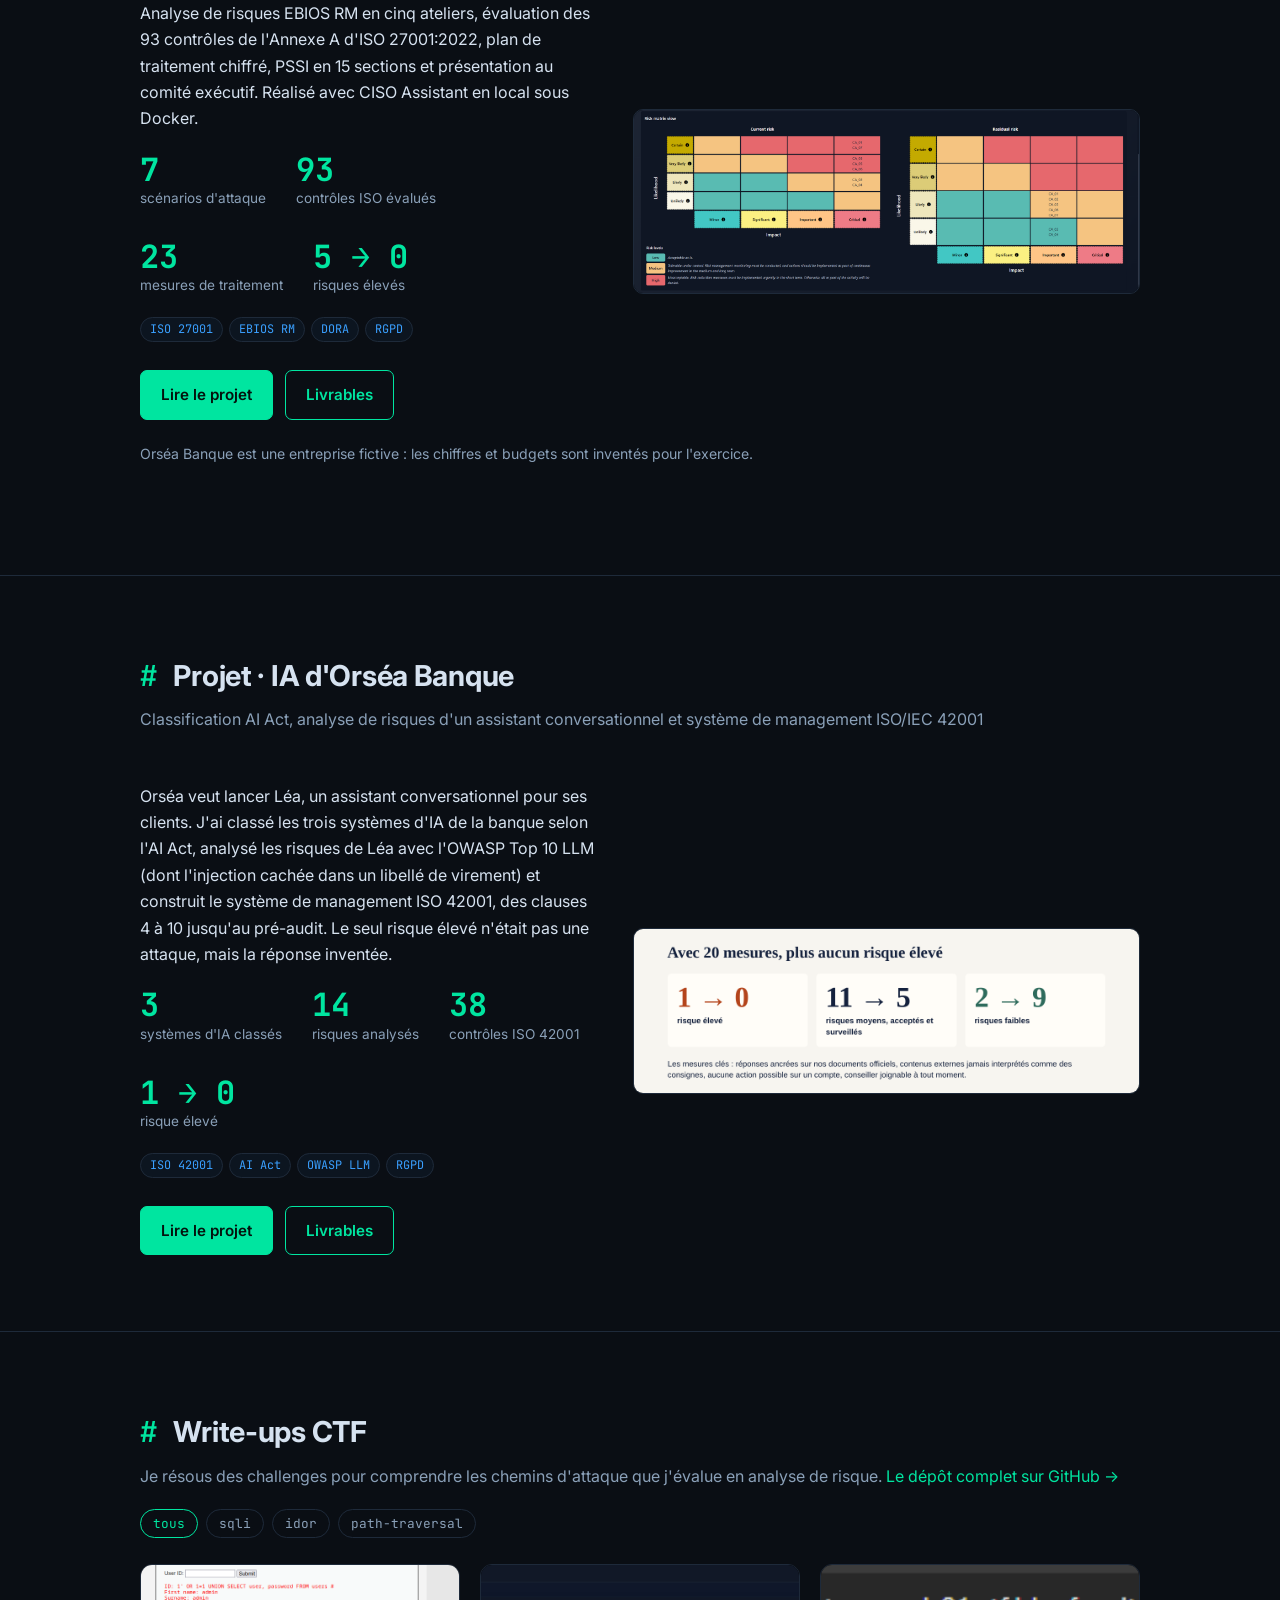
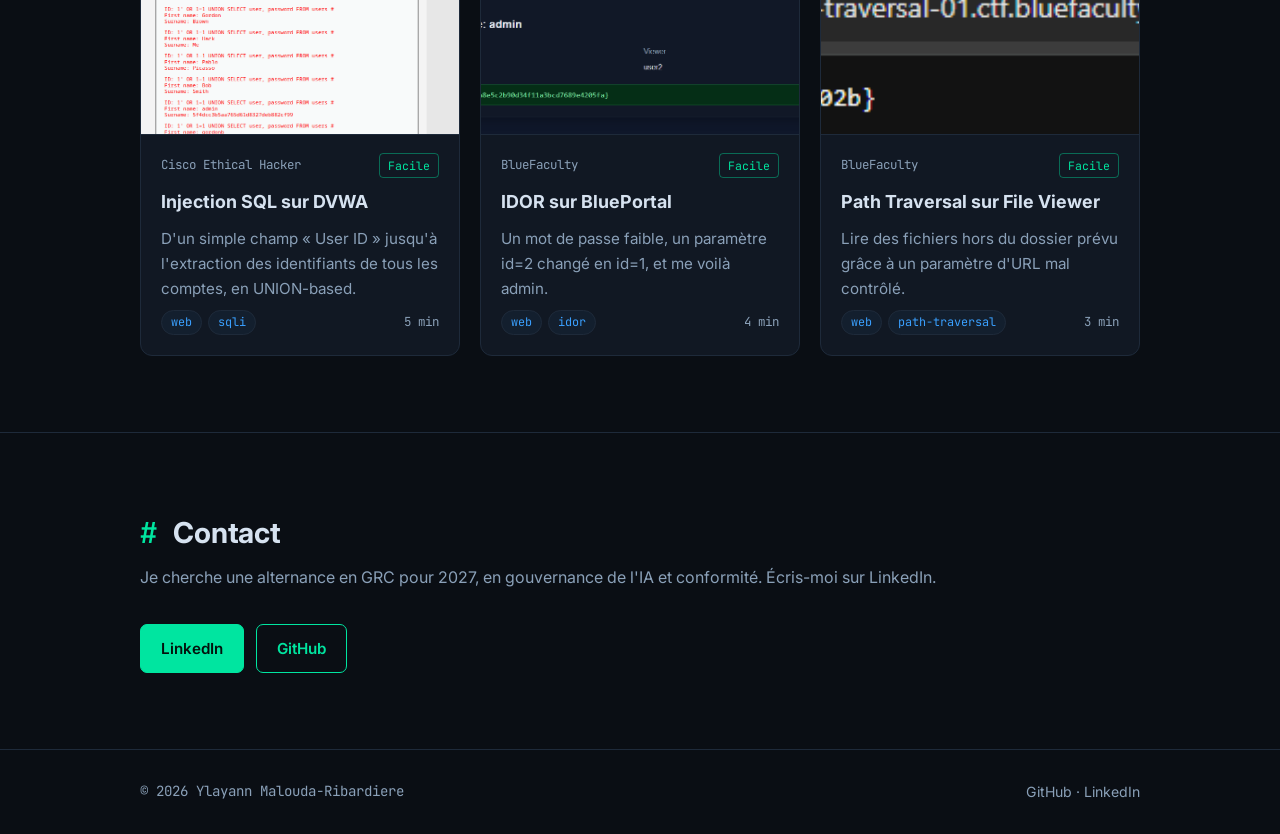
==== commit 2282461a: "Liens d'attestation sur les certifications, retrait d'Introduction to Cybersecurity Co-Authored-By: " ====
--- a/index.html
+++ b/index.html
@@ -76,12 +76,11 @@
 <h2>Certifications et formations</h2>
 <p class="sub">Ce que j'ai validé en dehors du BTS</p>
 <div class="grid certs">
-<div class="box reveal"><h3>Introduction à la méthode EBIOS Risk Manager</h3><p class="mono">MOOC · Club EBIOS · oct. 2026</p></div>
-<div class="box reveal"><h3>ISO 42001 AI Governance Fundamentals (I42001AIGF™)</h3><p class="mono">CertiProf · oct. 2026 · valide jusqu'en oct. 2027</p></div>
+<div class="box reveal"><h3>Introduction à la méthode EBIOS Risk Manager</h3><p class="mono">MOOC · Club EBIOS · oct. 2026</p><a class="cert-link" href="img/certifs/ebios-rm-mooc.png" target="_blank">Voir l'attestation →</a></div>
+<div class="box reveal"><h3>ISO 42001 AI Governance Fundamentals (I42001AIGF™)</h3><p class="mono">CertiProf · oct. 2026 · valide jusqu'en oct. 2027</p><a class="cert-link" href="https://profiles.badgeclaimed.com/user-384062/badges/urn:uuid:f088cb9c-2cbf-4cf4-929e-33fd820a1bb2.html" target="_blank" rel="noopener">Voir l'attestation →</a></div>
 <div class="box reveal"><h3>L'atelier RGPD</h3><p class="mono">CNIL · sept. 2026</p></div>
-<div class="box reveal"><h3>CCNA : Introduction to Networks</h3><p class="mono">Cisco · sept. 2026</p></div>
-<div class="box reveal"><h3>Introduction to Cybersecurity</h3><p class="mono">Cisco Networking Academy · sept. 2026</p></div>
-<div class="box reveal"><h3>Formation Cybersécurité &amp; Pentest BlueFaculty</h3><p class="mono">Bluehack · sept. 2026</p></div>
+<div class="box reveal"><h3>CCNA : Introduction to Networks</h3><p class="mono">Cisco · sept. 2026</p><a class="cert-link" href="https://www.credly.com/badges/b546d3e9-9727-4d1a-ad87-84002ec8b862" target="_blank" rel="noopener">Voir l'attestation →</a></div>
+<div class="box reveal"><h3>Formation Cybersécurité &amp; Pentest BlueFaculty</h3><p class="mono">Bluehack · sept. 2026</p><a class="cert-link" href="img/certifs/bluehack-pentest.png" target="_blank">Voir l'attestation →</a></div>
 </div>
 </div></section>
 
--- a/assets/style.css
+++ b/assets/style.css
@@ -118,3 +118,4 @@
 }
 .certs .box h3{color:var(--text);font-family:inherit;font-size:1rem;margin-bottom:6px}
 .certs .box p{margin:0;color:var(--muted);font-size:.8rem}
+.cert-link{display:inline-flex;align-items:center;min-height:44px;margin-top:6px;font-family:var(--mono);font-size:.8rem;color:var(--accent)}
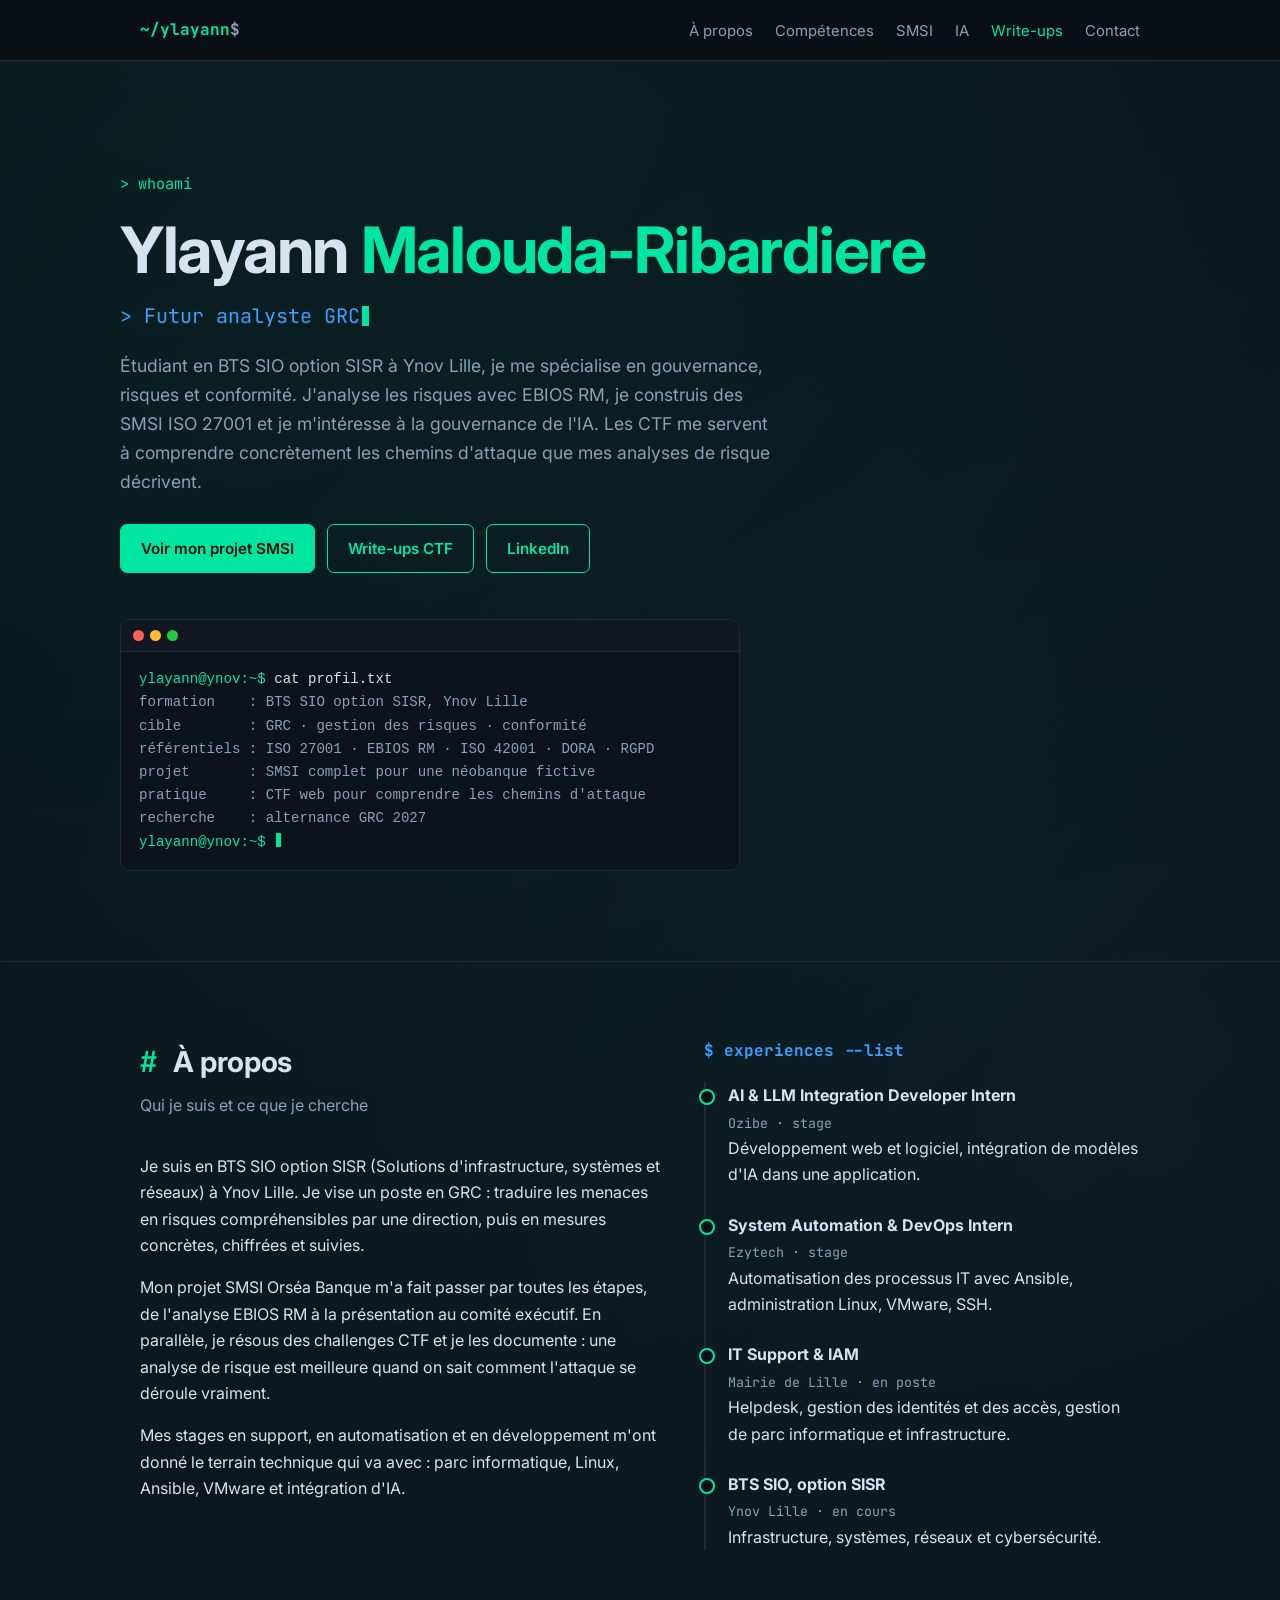
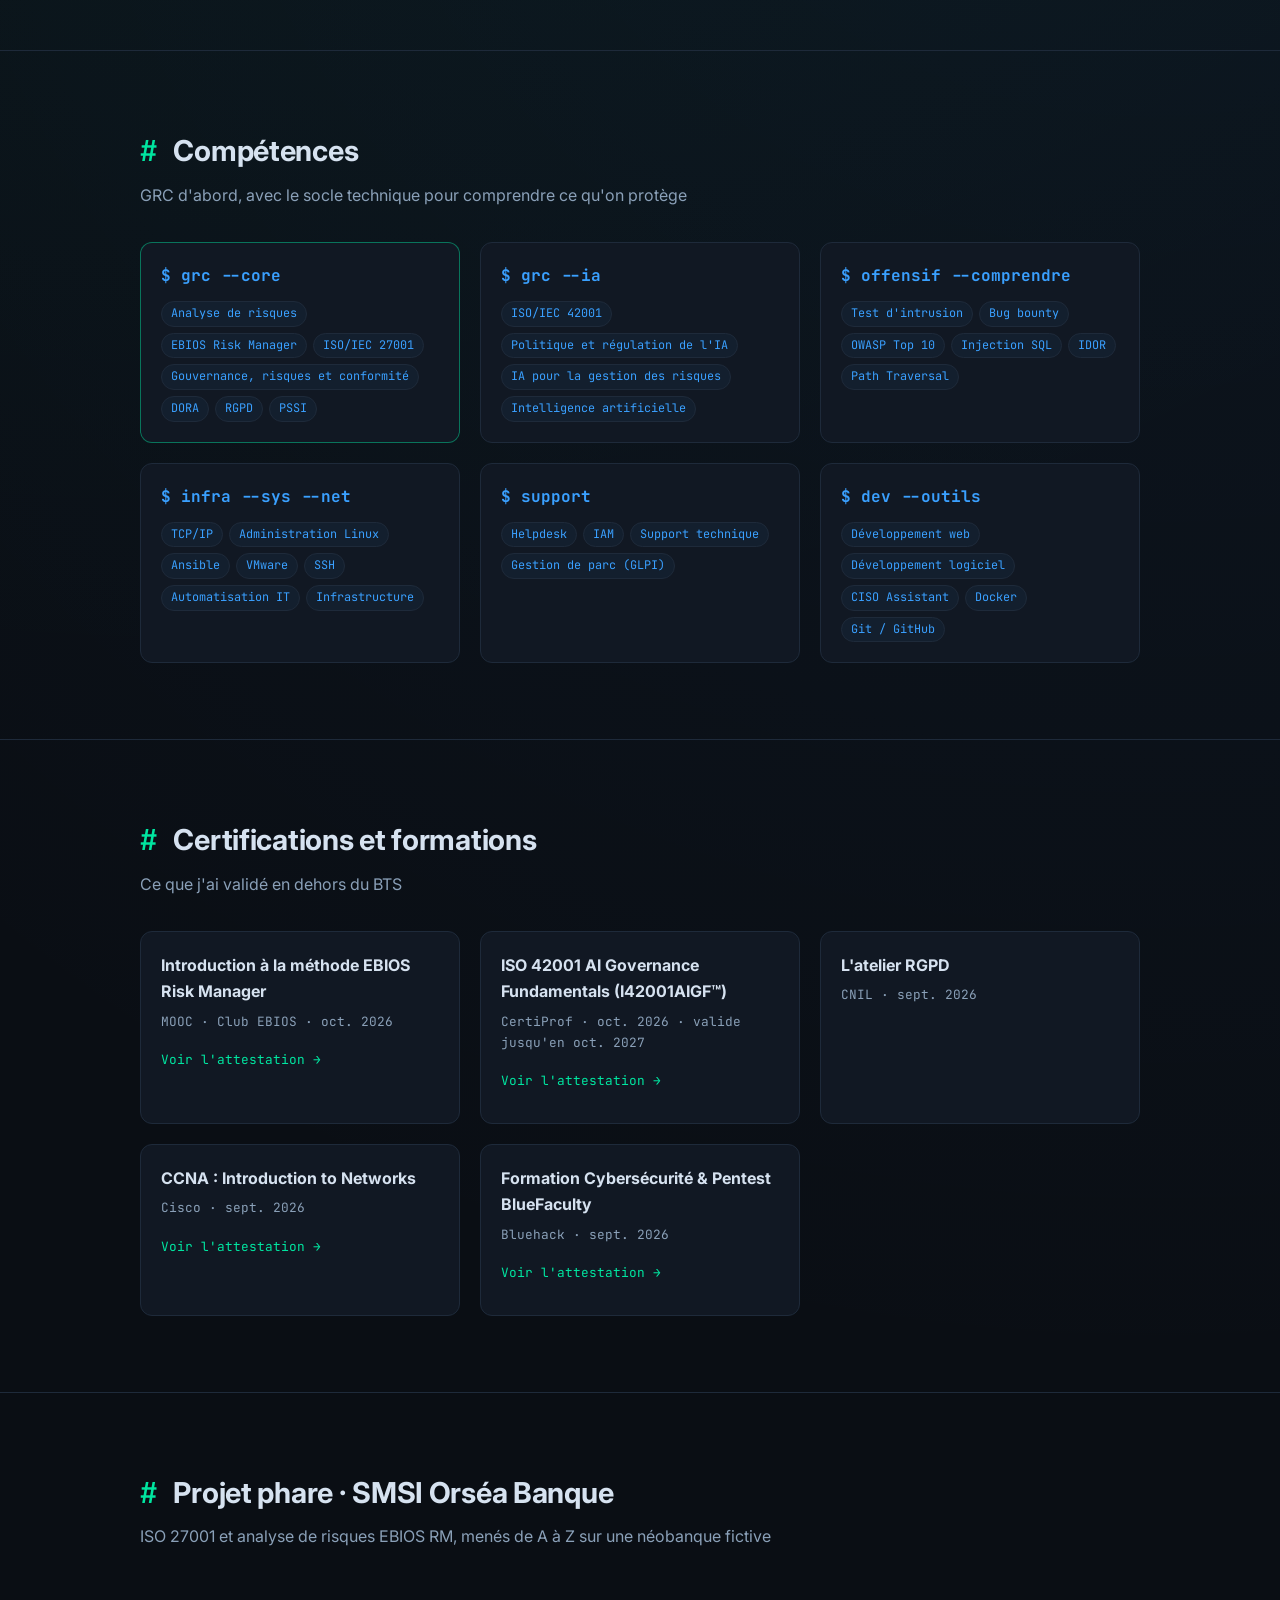
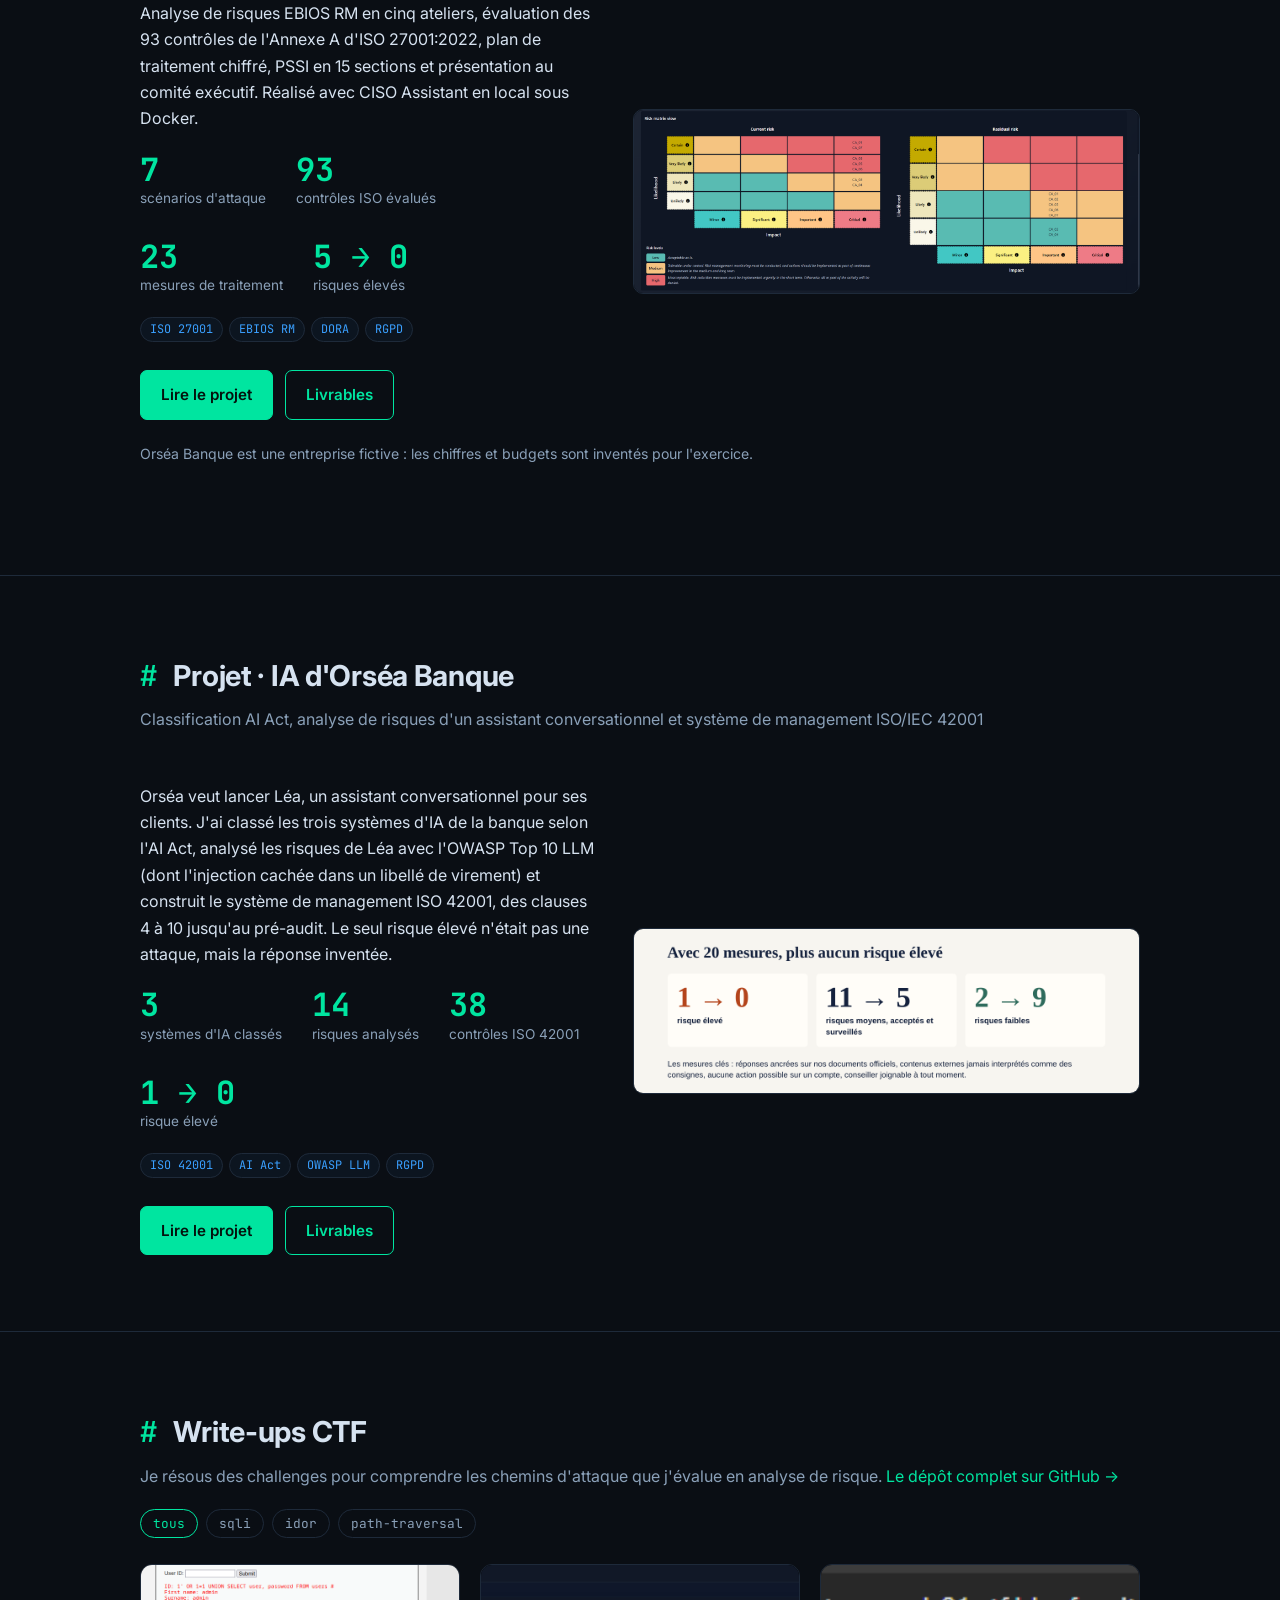
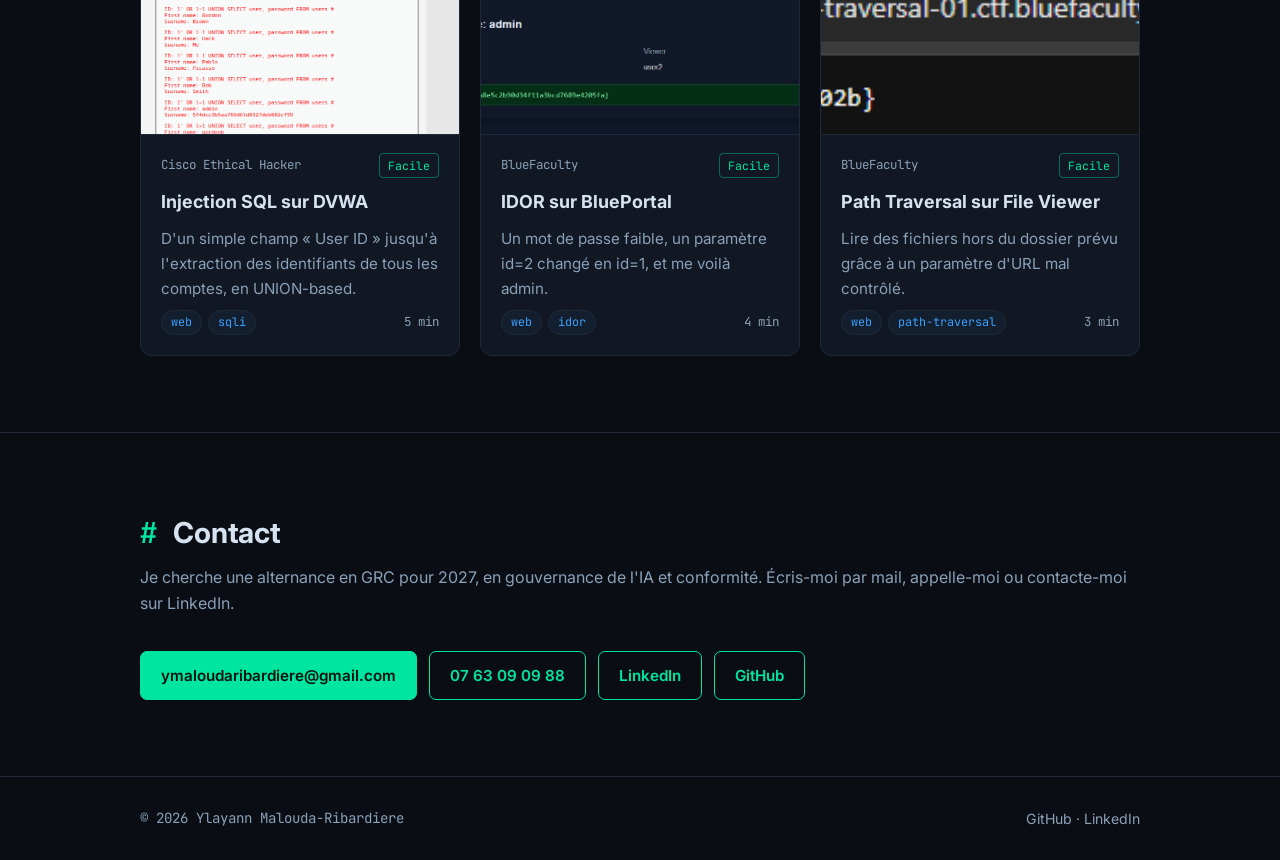
==== commit bf56d858: "Contact : ajout du mail et du numéro de téléphone Co-Authored-By: Claude Opus 5.5 (1M context) <nore" ====
--- a/index.html
+++ b/index.html
@@ -140,9 +140,11 @@
 
 <section id="contact"><div class="wrap">
 <h2>Contact</h2>
-<p class="sub">Je cherche une alternance en GRC pour 2027, en gouvernance de l'IA et conformité. Écris-moi sur LinkedIn.</p>
+<p class="sub">Je cherche une alternance en GRC pour 2027, en gouvernance de l'IA et conformité. Écris-moi par mail, appelle-moi ou contacte-moi sur LinkedIn.</p>
 <div class="btns">
-<a class="btn primary" href="https://www.linkedin.com/in/ylayann-malouda-ribardiere-3a1a89360/" target="_blank" rel="noopener">LinkedIn</a>
+<a class="btn primary" href="mailto:ymaloudaribardiere@gmail.com">ymaloudaribardiere@gmail.com</a>
+<a class="btn" href="tel:+33763090988">07 63 09 09 88</a>
+<a class="btn" href="https://www.linkedin.com/in/ylayann-malouda-ribardiere-3a1a89360/" target="_blank" rel="noopener">LinkedIn</a>
 <a class="btn" href="https://github.com/YlayannMR" target="_blank" rel="noopener">GitHub</a>
 </div>
 </div></section>
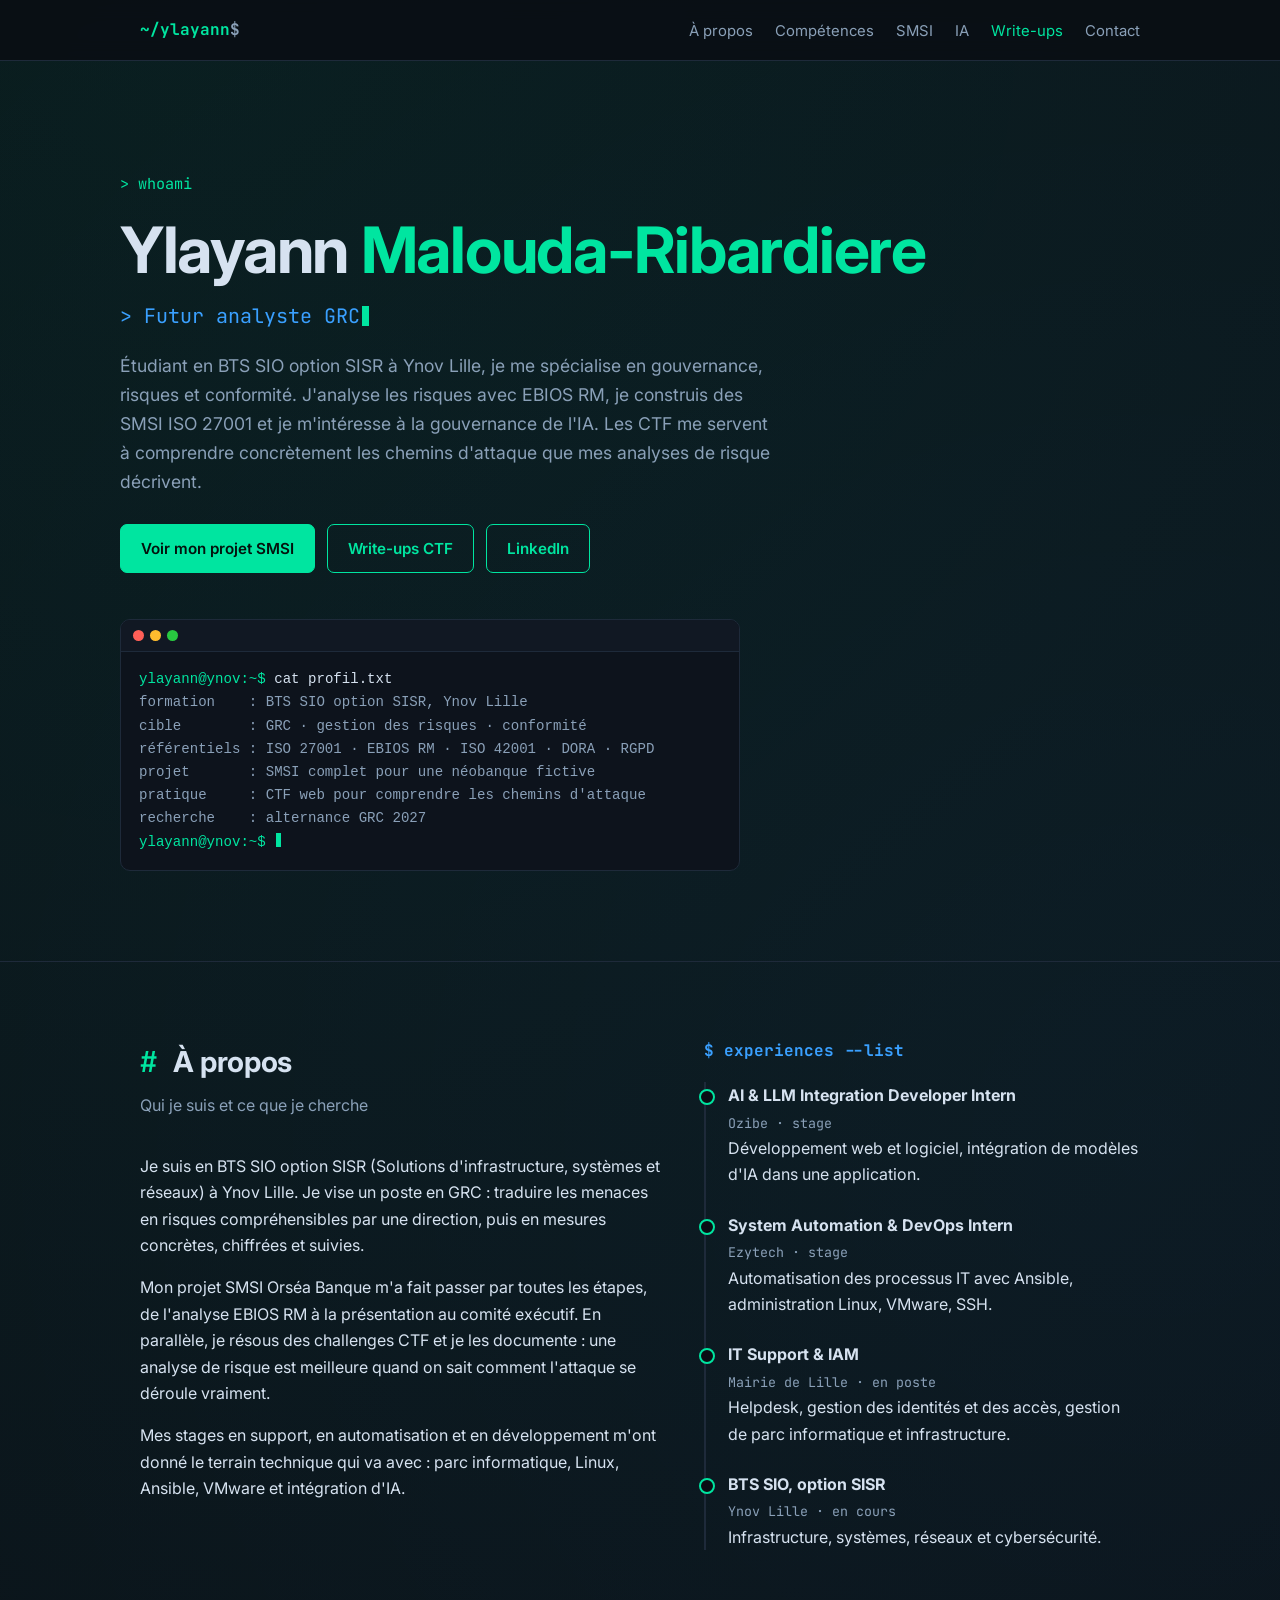
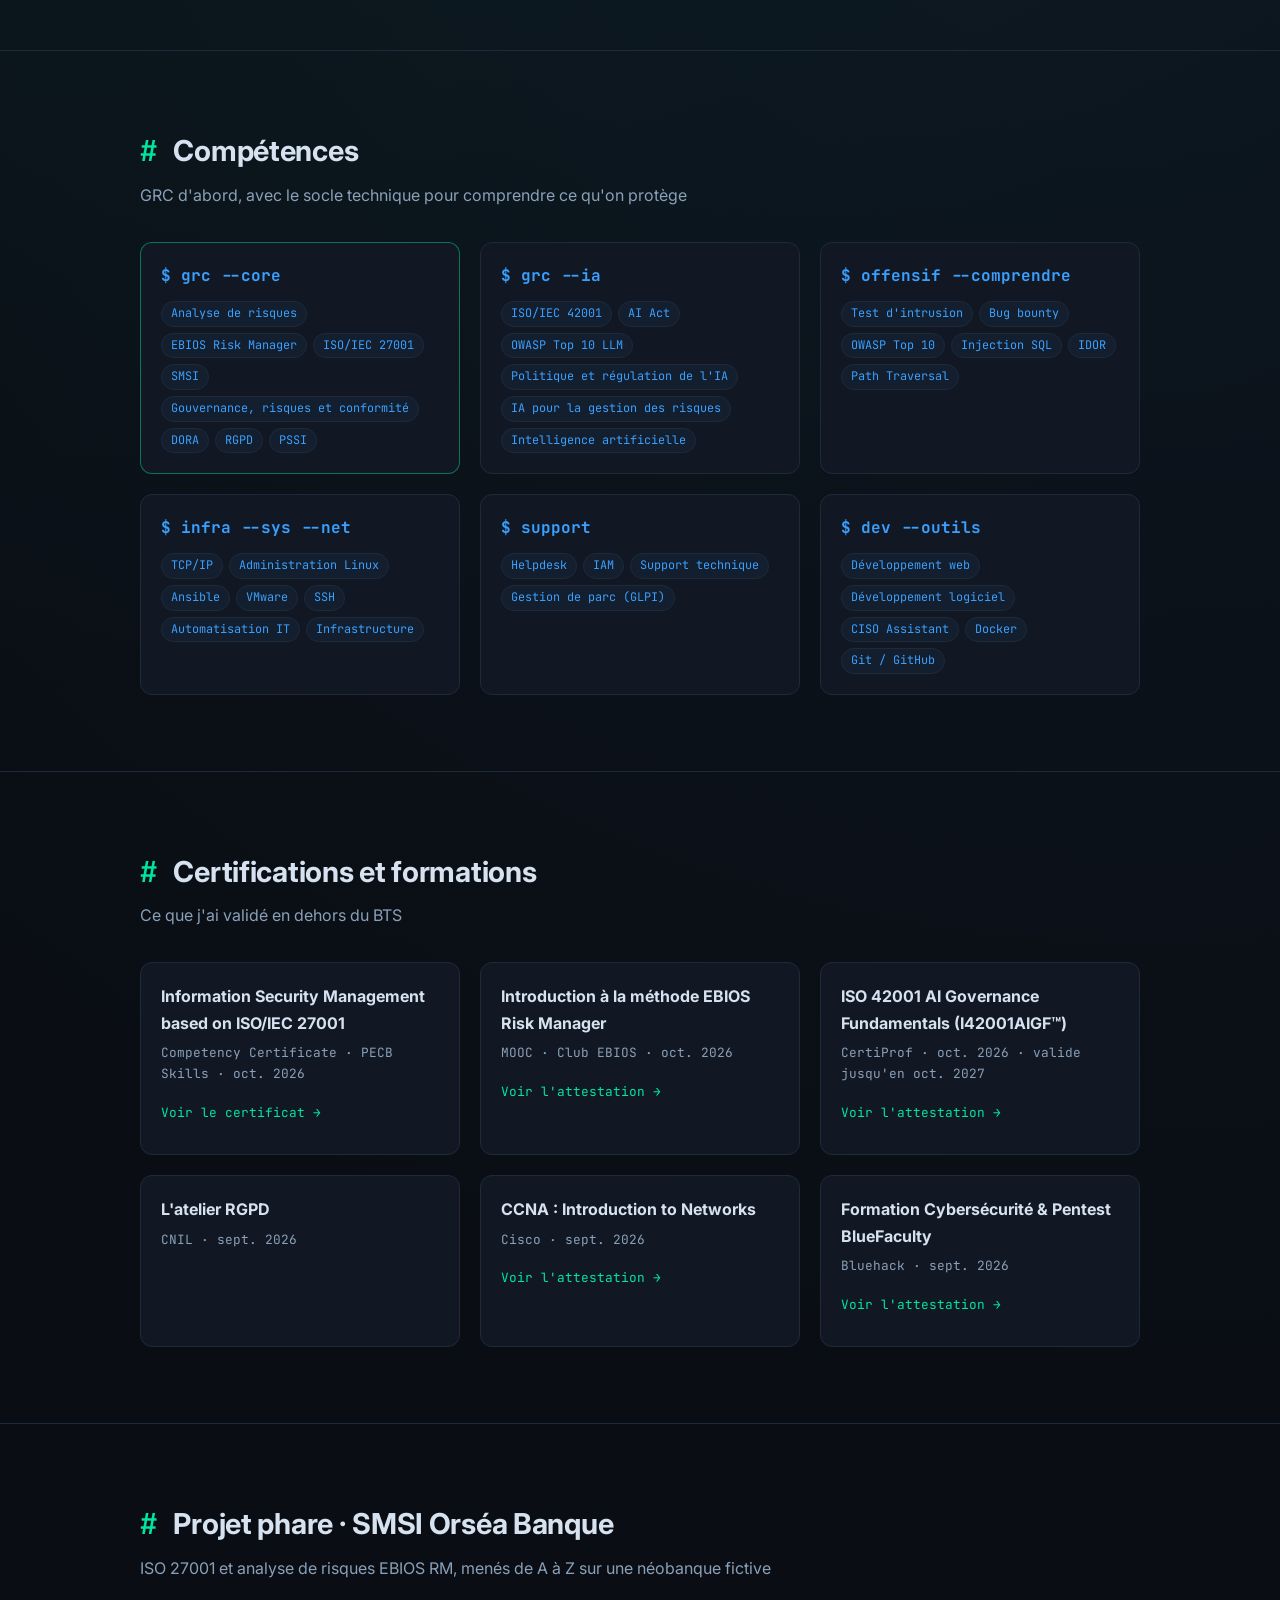
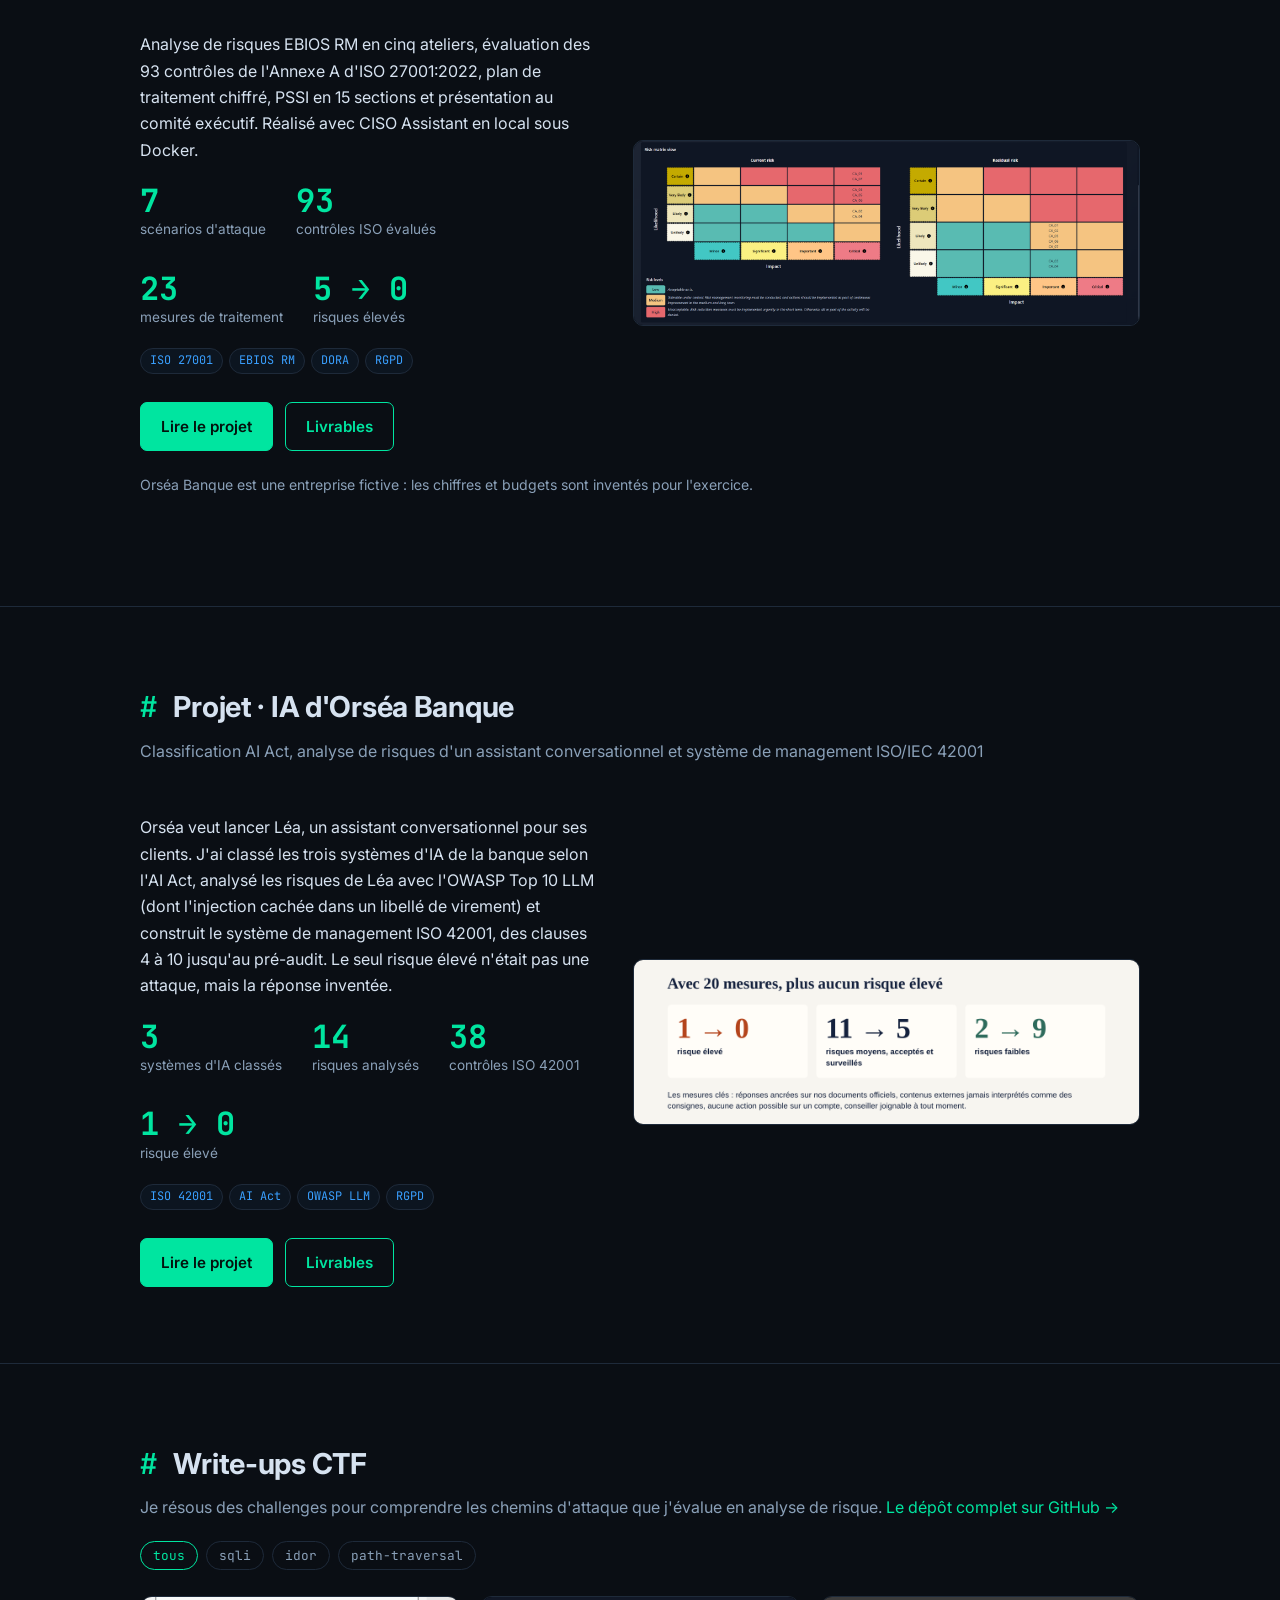
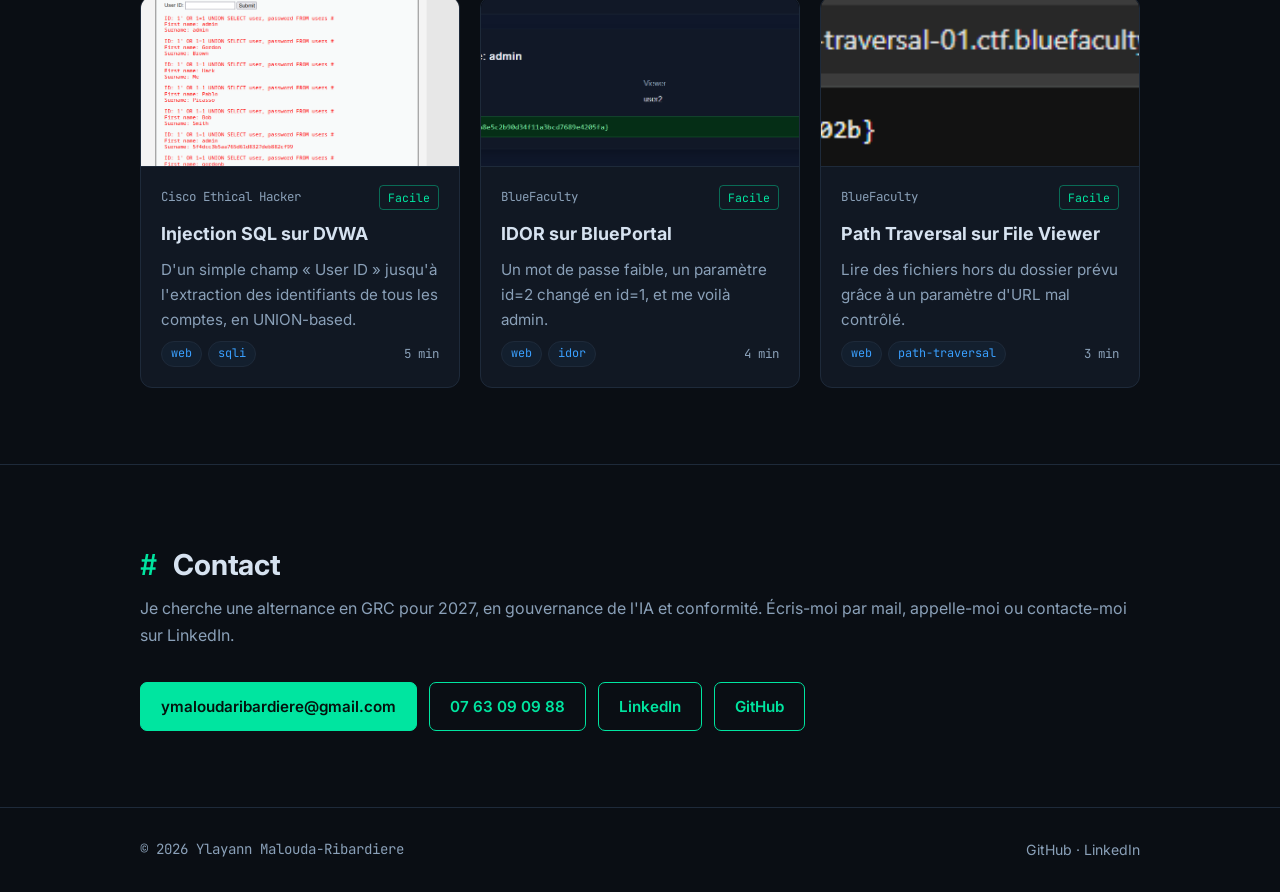
==== commit e15b01ea: "Ajout du certificat PECB ISO/IEC 27001 et mise à jour des compétences" ====
--- a/index.html
+++ b/index.html
@@ -63,8 +63,8 @@
 <h2>Compétences</h2>
 <p class="sub">GRC d'abord, avec le socle technique pour comprendre ce qu'on protège</p>
 <div class="grid">
-<div class="box reveal" style="border-color:rgba(0,229,160,.45)"><h3>$ grc --core</h3><div class="chips"><span class="chip">Analyse de risques</span><span class="chip">EBIOS Risk Manager</span><span class="chip">ISO/IEC 27001</span><span class="chip">Gouvernance, risques et conformité</span><span class="chip">DORA</span><span class="chip">RGPD</span><span class="chip">PSSI</span></div></div>
-<div class="box reveal"><h3>$ grc --ia</h3><div class="chips"><span class="chip">ISO/IEC 42001</span><span class="chip">Politique et régulation de l'IA</span><span class="chip">IA pour la gestion des risques</span><span class="chip">Intelligence artificielle</span></div></div>
+<div class="box reveal" style="border-color:rgba(0,229,160,.45)"><h3>$ grc --core</h3><div class="chips"><span class="chip">Analyse de risques</span><span class="chip">EBIOS Risk Manager</span><span class="chip">ISO/IEC 27001</span><span class="chip">SMSI</span><span class="chip">Gouvernance, risques et conformité</span><span class="chip">DORA</span><span class="chip">RGPD</span><span class="chip">PSSI</span></div></div>
+<div class="box reveal"><h3>$ grc --ia</h3><div class="chips"><span class="chip">ISO/IEC 42001</span><span class="chip">AI Act</span><span class="chip">OWASP Top 10 LLM</span><span class="chip">Politique et régulation de l'IA</span><span class="chip">IA pour la gestion des risques</span><span class="chip">Intelligence artificielle</span></div></div>
 <div class="box reveal"><h3>$ offensif --comprendre</h3><div class="chips"><span class="chip">Test d'intrusion</span><span class="chip">Bug bounty</span><span class="chip">OWASP Top 10</span><span class="chip">Injection SQL</span><span class="chip">IDOR</span><span class="chip">Path Traversal</span></div></div>
 <div class="box reveal"><h3>$ infra --sys --net</h3><div class="chips"><span class="chip">TCP/IP</span><span class="chip">Administration Linux</span><span class="chip">Ansible</span><span class="chip">VMware</span><span class="chip">SSH</span><span class="chip">Automatisation IT</span><span class="chip">Infrastructure</span></div></div>
 <div class="box reveal"><h3>$ support</h3><div class="chips"><span class="chip">Helpdesk</span><span class="chip">IAM</span><span class="chip">Support technique</span><span class="chip">Gestion de parc (GLPI)</span></div></div>
@@ -76,6 +76,7 @@
 <h2>Certifications et formations</h2>
 <p class="sub">Ce que j'ai validé en dehors du BTS</p>
 <div class="grid certs">
+<div class="box reveal"><h3>Information Security Management based on ISO/IEC 27001</h3><p class="mono">Competency Certificate · PECB Skills · oct. 2026</p><a class="cert-link" href="img/certifs/pecb-iso27001.png" target="_blank">Voir le certificat →</a></div>
 <div class="box reveal"><h3>Introduction à la méthode EBIOS Risk Manager</h3><p class="mono">MOOC · Club EBIOS · oct. 2026</p><a class="cert-link" href="img/certifs/ebios-rm-mooc.png" target="_blank">Voir l'attestation →</a></div>
 <div class="box reveal"><h3>ISO 42001 AI Governance Fundamentals (I42001AIGF™)</h3><p class="mono">CertiProf · oct. 2026 · valide jusqu'en oct. 2027</p><a class="cert-link" href="https://profiles.badgeclaimed.com/user-384062/badges/urn:uuid:f088cb9c-2cbf-4cf4-929e-33fd820a1bb2.html" target="_blank" rel="noopener">Voir l'attestation →</a></div>
 <div class="box reveal"><h3>L'atelier RGPD</h3><p class="mono">CNIL · sept. 2026</p></div>
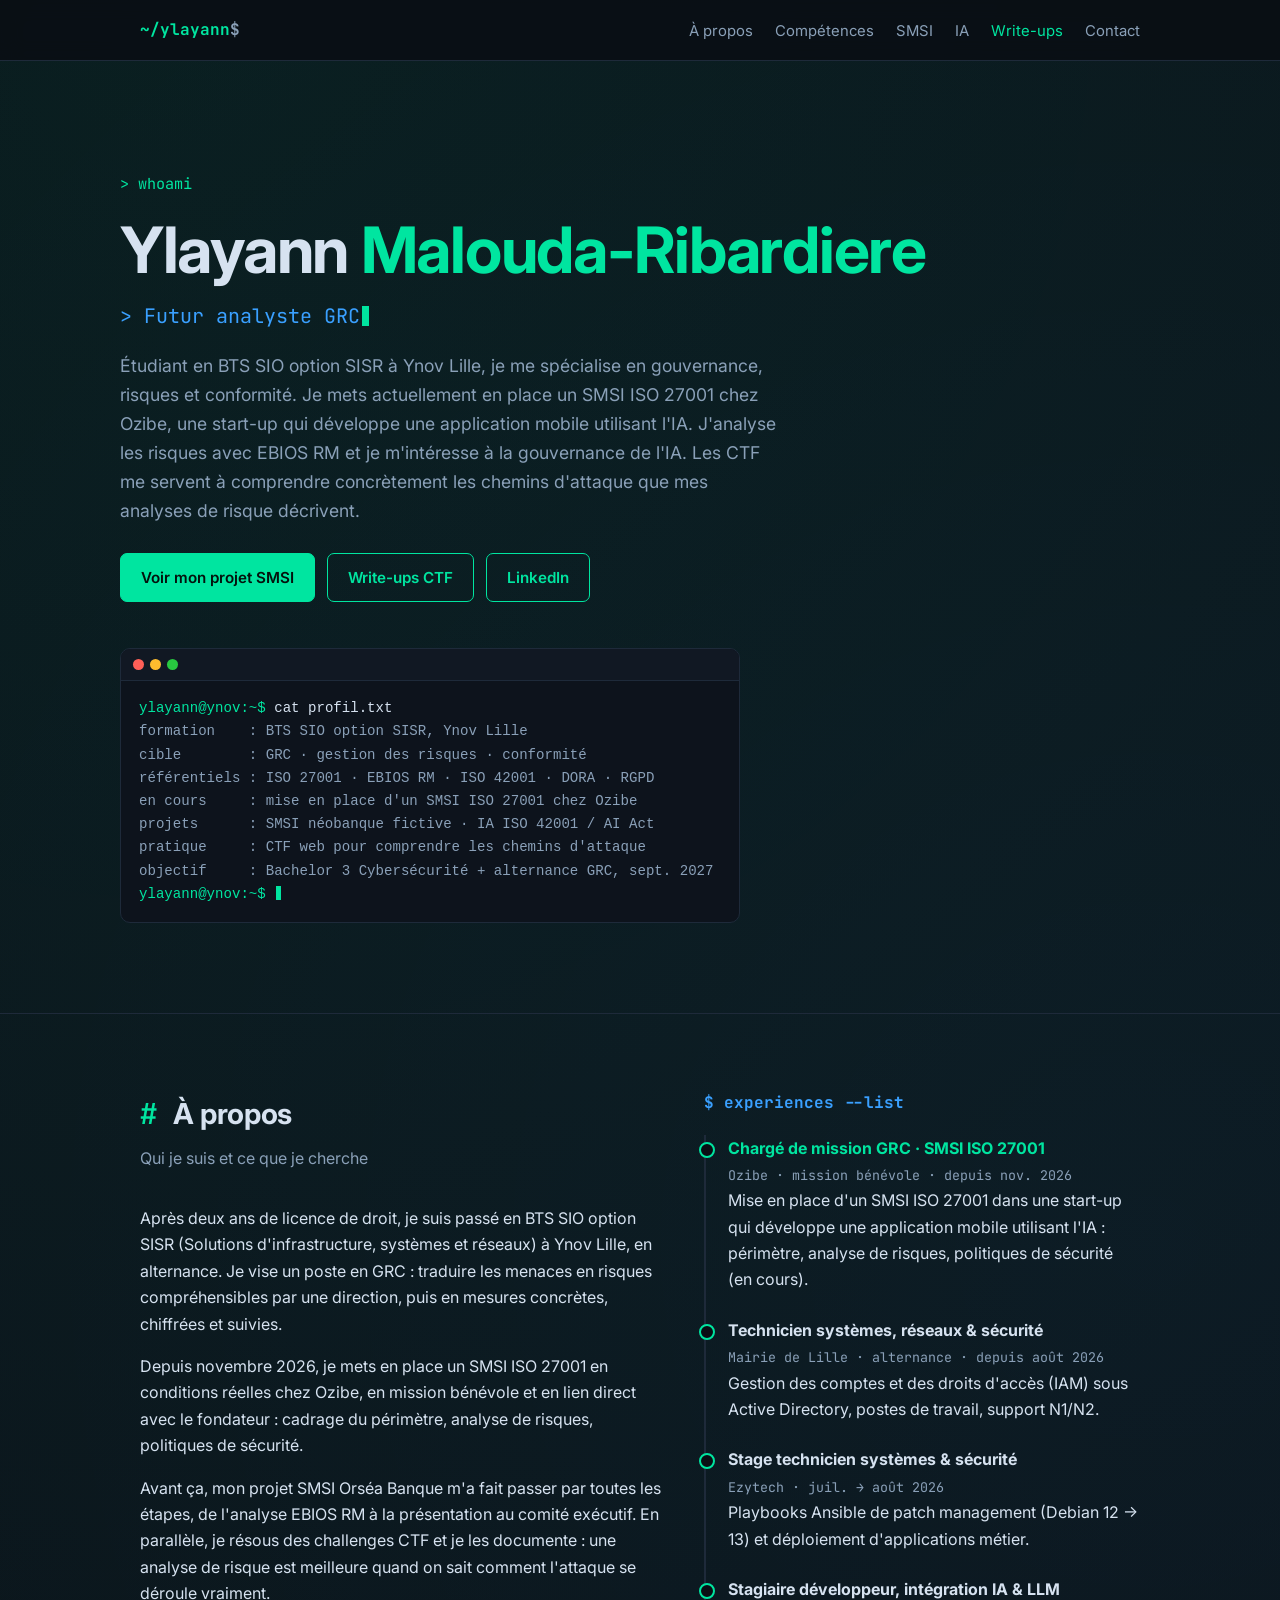
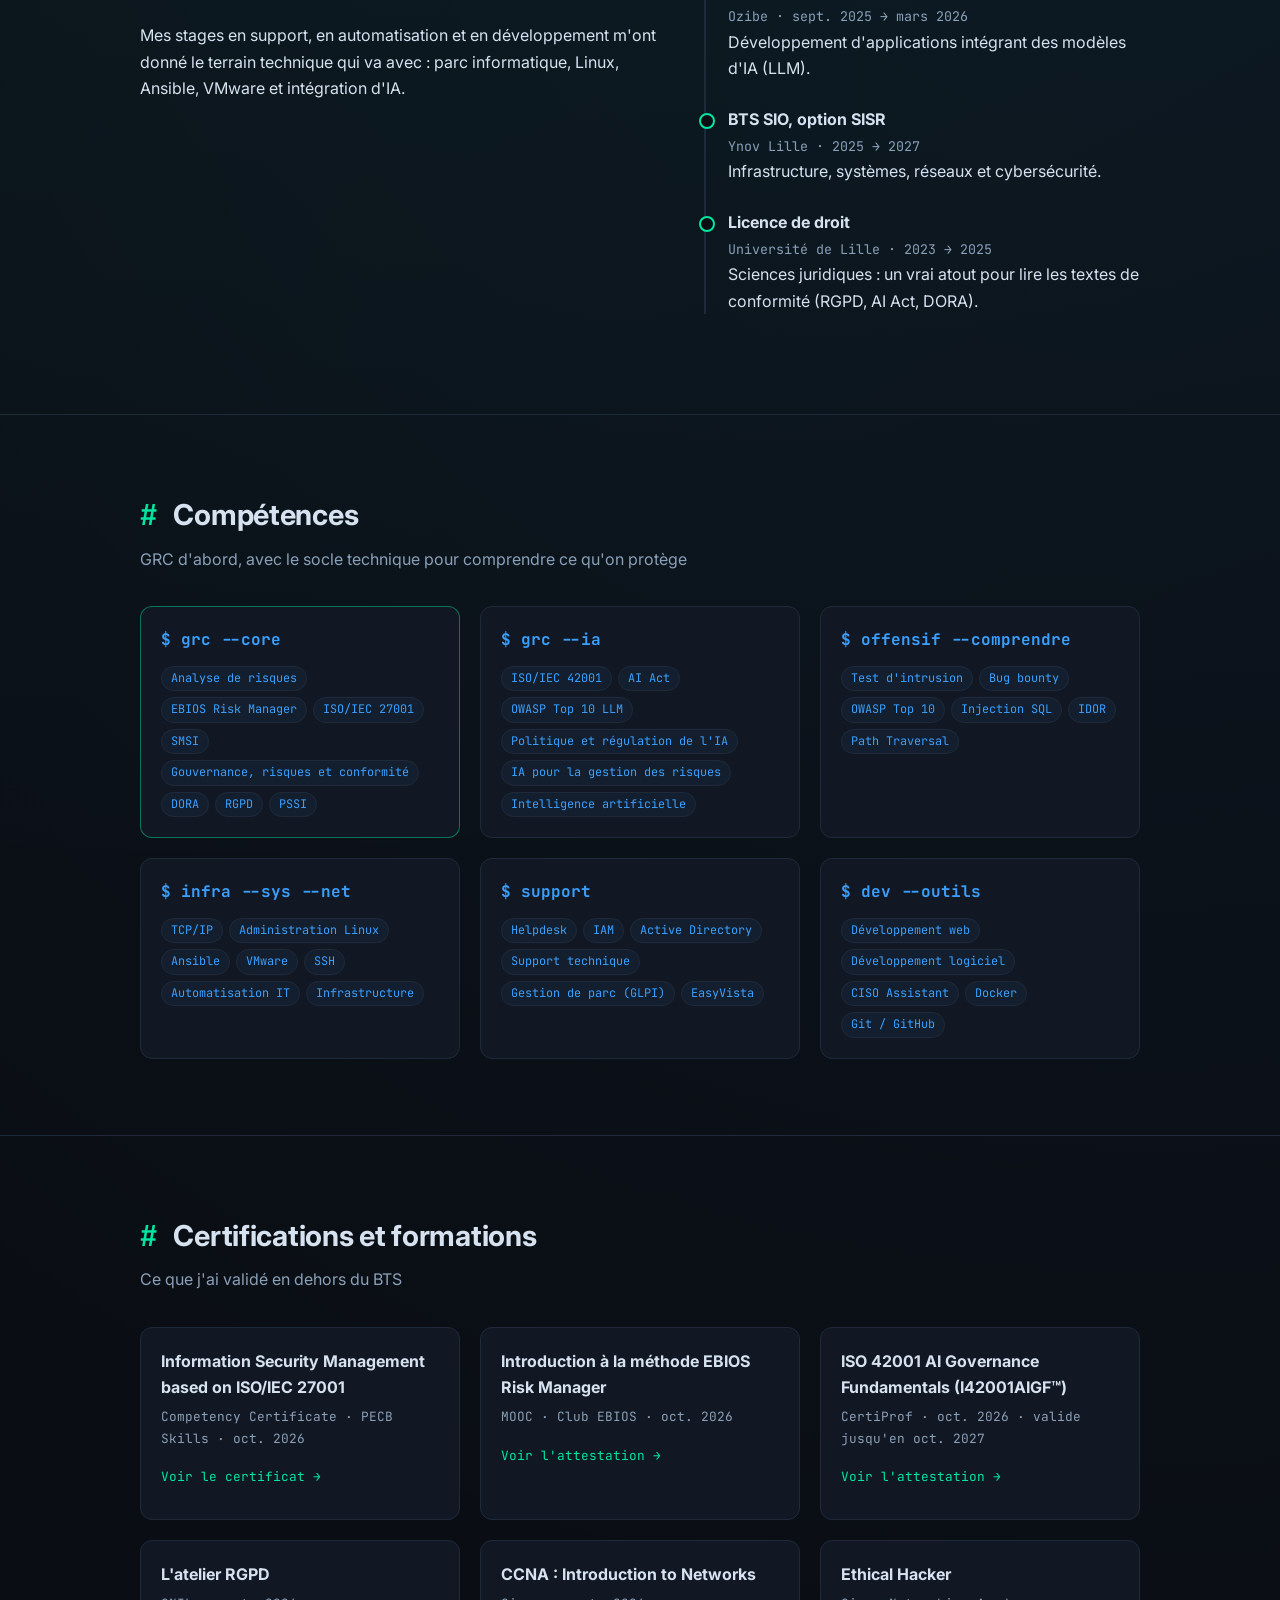
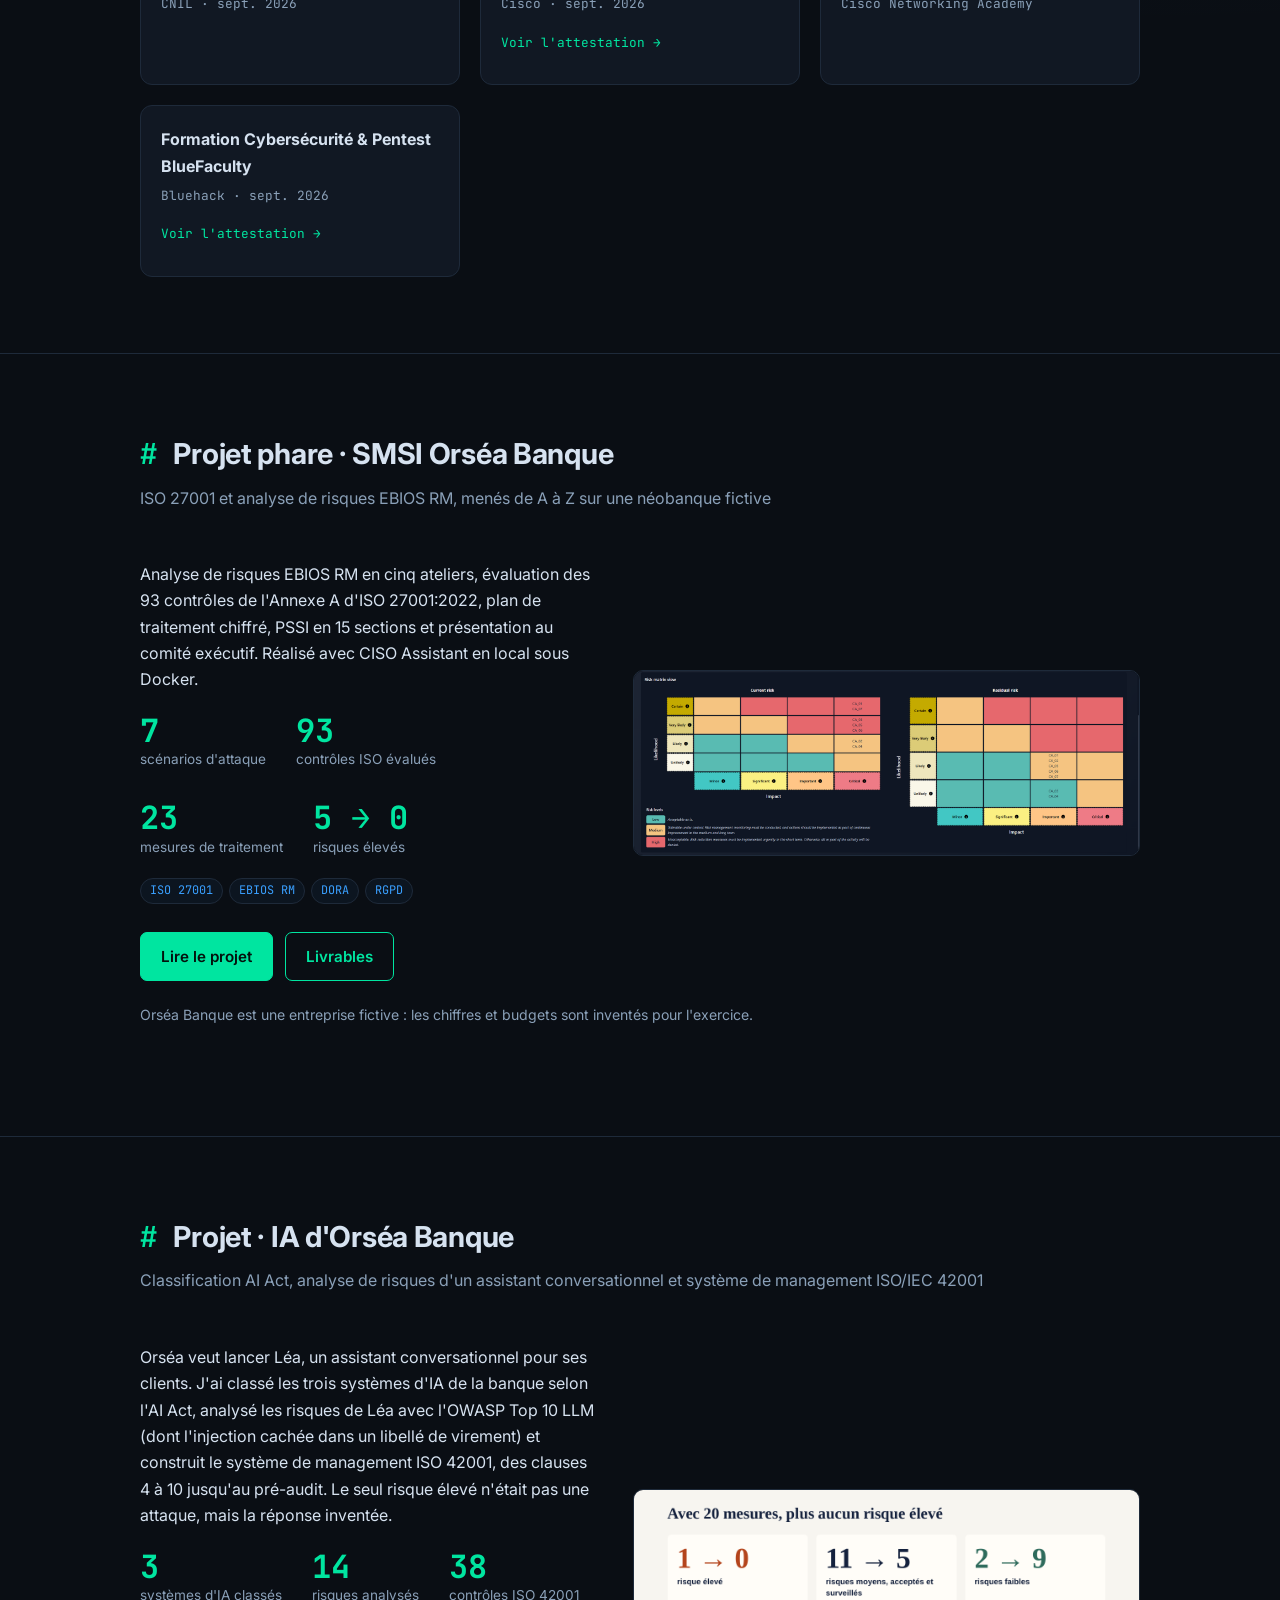
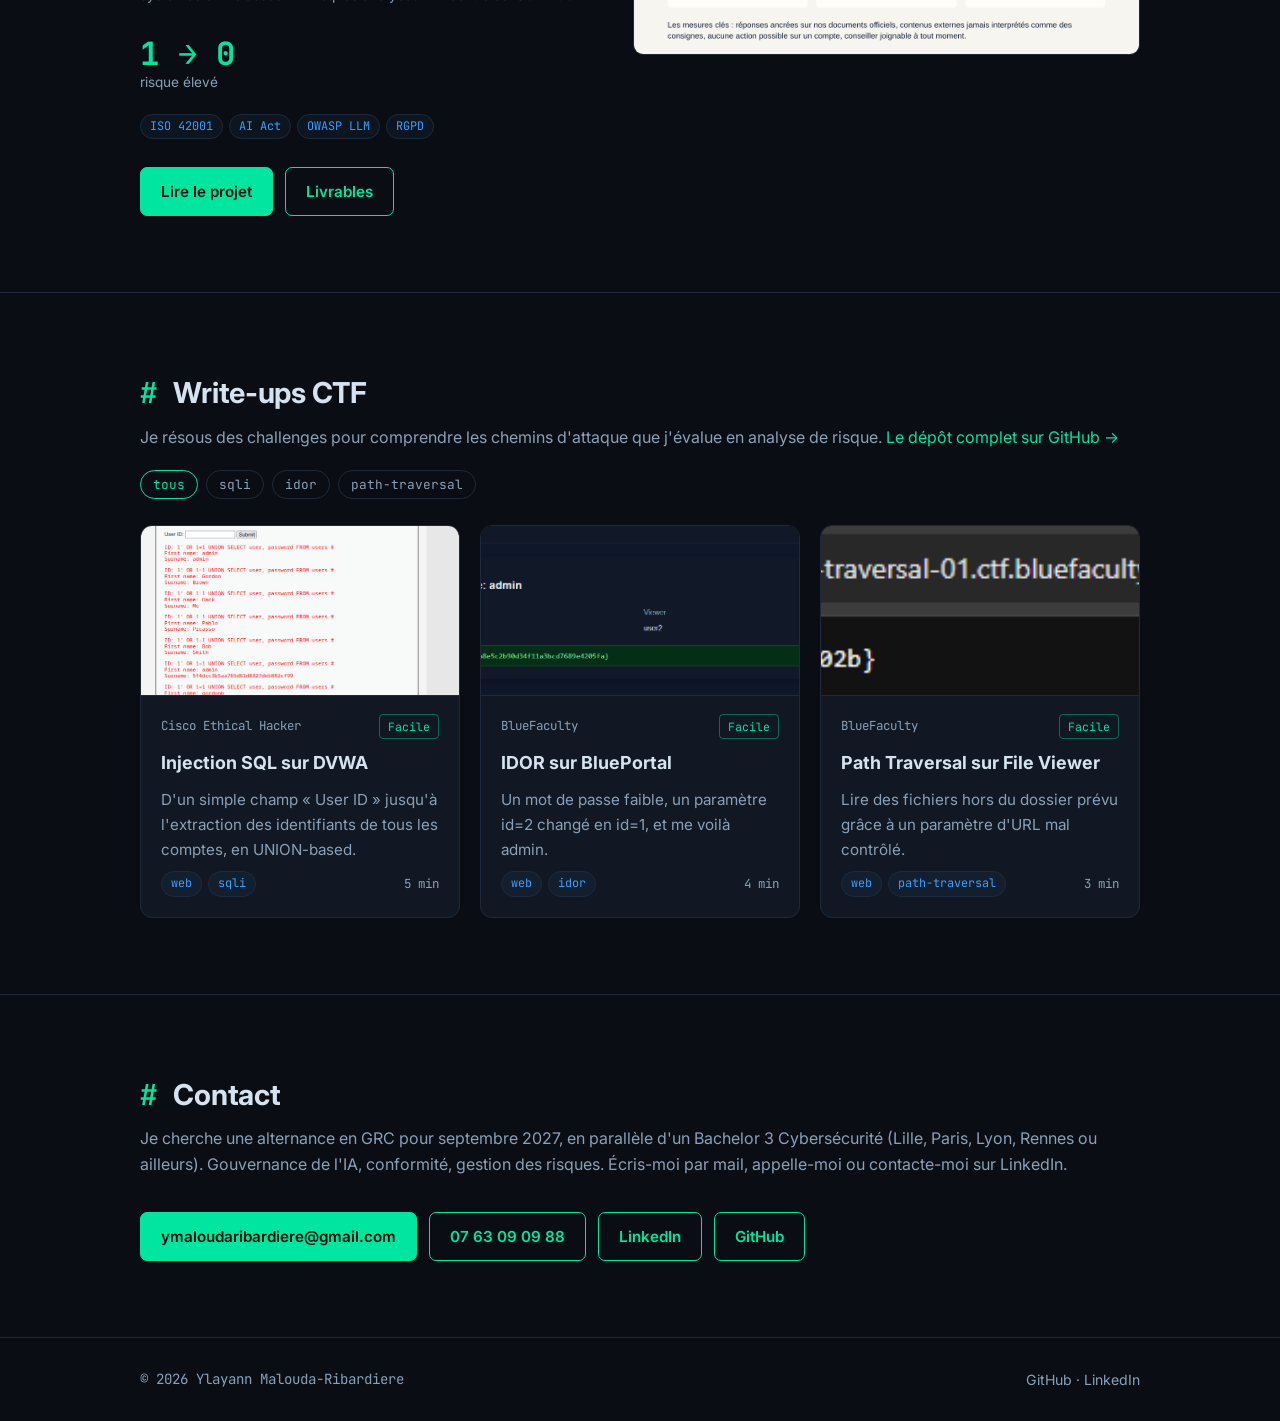
==== commit 105afe6a: "Ajout de la mission GRC SMSI ISO 27001 chez Ozibe et mise à jour du parcours" ====
--- a/index.html
+++ b/index.html
@@ -4,7 +4,7 @@
 <meta charset="utf-8">
 <meta name="viewport" content="width=device-width, initial-scale=1">
 <title>Ylayann Malouda-Ribardiere · GRC</title>
-<meta name="description" content="Portfolio d'Ylayann Malouda-Ribardiere, étudiant BTS SIO SISR à Ynov Lille orienté GRC : projets SMSI ISO 27001 / EBIOS RM et IA ISO 42001, certifications et write-ups CTF.">
+<meta name="description" content="Portfolio d'Ylayann Malouda-Ribardiere, étudiant BTS SIO SISR à Ynov Lille orienté GRC : mise en place d'un SMSI ISO 27001 en start-up, projets SMSI / EBIOS RM et IA ISO 42001, certifications et write-ups CTF.">
 <meta name="theme-color" content="#0a0e14">
 <link rel="icon" href="data:image/svg+xml,<svg xmlns='http://www.w3.org/2000/svg' viewBox='0 0 32 32'><rect width='32' height='32' rx='6' fill='%230a0e14'/><text x='5' y='22' font-family='monospace' font-size='16' font-weight='700' fill='%2300e5a0'>&gt;_</text></svg>">
 <link rel="preconnect" href="https://fonts.googleapis.com"><link rel="preconnect" href="https://fonts.gstatic.com" crossorigin>
@@ -23,7 +23,7 @@
 <div class="tag">&gt; whoami</div>
 <h1>Ylayann <span>Malouda-Ribardiere</span></h1>
 <div class="role" data-roles='["Futur analyste GRC","ISO 27001 · EBIOS RM","Gouvernance de l\u2019IA · ISO 42001","Étudiant BTS SIO SISR"]'>&gt; <span class="txt">Futur analyste GRC</span><span class="cursor"></span></div>
-<p>Étudiant en BTS SIO option SISR à Ynov Lille, je me spécialise en gouvernance, risques et conformité. J'analyse les risques avec EBIOS RM, je construis des SMSI ISO 27001 et je m'intéresse à la gouvernance de l'IA. Les CTF me servent à comprendre concrètement les chemins d'attaque que mes analyses de risque décrivent.</p>
+<p>Étudiant en BTS SIO option SISR à Ynov Lille, je me spécialise en gouvernance, risques et conformité. Je mets actuellement en place un SMSI ISO 27001 chez Ozibe, une start-up qui développe une application mobile utilisant l'IA. J'analyse les risques avec EBIOS RM et je m'intéresse à la gouvernance de l'IA. Les CTF me servent à comprendre concrètement les chemins d'attaque que mes analyses de risque décrivent.</p>
 <div class="btns">
 <a class="btn primary" href="#smsi">Voir mon projet SMSI</a>
 <a class="btn" href="#ctf">Write-ups CTF</a>
@@ -34,9 +34,10 @@
 formation    : BTS SIO option SISR, Ynov Lille
 cible        : GRC · gestion des risques · conformité
 référentiels : ISO 27001 · EBIOS RM · ISO 42001 · DORA · RGPD
-projet       : SMSI complet pour une néobanque fictive
+en cours     : mise en place d'un SMSI ISO 27001 chez Ozibe
+projets      : SMSI néobanque fictive · IA ISO 42001 / AI Act
 pratique     : CTF web pour comprendre les chemins d'attaque
-recherche    : alternance GRC 2027
+objectif     : Bachelor 3 Cybersécurité + alternance GRC, sept. 2027
 <span class="p">ylayann@ynov:~$</span> <span class="cursor"></span></pre></div>
 </div>
 
@@ -44,17 +45,20 @@
 <div class="reveal">
 <h2>À propos</h2>
 <p class="sub">Qui je suis et ce que je cherche</p>
-<p>Je suis en BTS SIO option SISR (Solutions d'infrastructure, systèmes et réseaux) à Ynov Lille. Je vise un poste en GRC : traduire les menaces en risques compréhensibles par une direction, puis en mesures concrètes, chiffrées et suivies.</p>
-<p>Mon projet SMSI Orséa Banque m'a fait passer par toutes les étapes, de l'analyse EBIOS RM à la présentation au comité exécutif. En parallèle, je résous des challenges CTF et je les documente : une analyse de risque est meilleure quand on sait comment l'attaque se déroule vraiment.</p>
+<p>Après deux ans de licence de droit, je suis passé en BTS SIO option SISR (Solutions d'infrastructure, systèmes et réseaux) à Ynov Lille, en alternance. Je vise un poste en GRC : traduire les menaces en risques compréhensibles par une direction, puis en mesures concrètes, chiffrées et suivies.</p>
+<p>Depuis novembre 2026, je mets en place un SMSI ISO 27001 en conditions réelles chez Ozibe, en mission bénévole et en lien direct avec le fondateur : cadrage du périmètre, analyse de risques, politiques de sécurité.</p>
+<p>Avant ça, mon projet SMSI Orséa Banque m'a fait passer par toutes les étapes, de l'analyse EBIOS RM à la présentation au comité exécutif. En parallèle, je résous des challenges CTF et je les documente : une analyse de risque est meilleure quand on sait comment l'attaque se déroule vraiment.</p>
 <p>Mes stages en support, en automatisation et en développement m'ont donné le terrain technique qui va avec : parc informatique, Linux, Ansible, VMware et intégration d'IA.</p>
 </div>
 <div class="reveal">
 <h3 class="mono" style="color:var(--accent2);font-size:1rem;margin:0 0 18px">$ experiences --list</h3>
 <div class="timeline">
-<div class="item"><strong>AI &amp; LLM Integration Developer Intern</strong><br><small>Ozibe · stage</small><br>Développement web et logiciel, intégration de modèles d'IA dans une application.</div>
-<div class="item"><strong>System Automation &amp; DevOps Intern</strong><br><small>Ezytech · stage</small><br>Automatisation des processus IT avec Ansible, administration Linux, VMware, SSH.</div>
-<div class="item"><strong>IT Support &amp; IAM</strong><br><small>Mairie de Lille · en poste</small><br>Helpdesk, gestion des identités et des accès, gestion de parc informatique et infrastructure.</div>
-<div class="item"><strong>BTS SIO, option SISR</strong><br><small>Ynov Lille · en cours</small><br>Infrastructure, systèmes, réseaux et cybersécurité.</div>
+<div class="item"><strong style="color:var(--accent)">Chargé de mission GRC · SMSI ISO 27001</strong><br><small>Ozibe · mission bénévole · depuis nov. 2026</small><br>Mise en place d'un SMSI ISO 27001 dans une start-up qui développe une application mobile utilisant l'IA : périmètre, analyse de risques, politiques de sécurité (en cours).</div>
+<div class="item"><strong>Technicien systèmes, réseaux &amp; sécurité</strong><br><small>Mairie de Lille · alternance · depuis août 2026</small><br>Gestion des comptes et des droits d'accès (IAM) sous Active Directory, postes de travail, support N1/N2.</div>
+<div class="item"><strong>Stage technicien systèmes &amp; sécurité</strong><br><small>Ezytech · juil. → août 2026</small><br>Playbooks Ansible de patch management (Debian 12 → 13) et déploiement d'applications métier.</div>
+<div class="item"><strong>Stagiaire développeur, intégration IA &amp; LLM</strong><br><small>Ozibe · sept. 2025 → mars 2026</small><br>Développement d'applications intégrant des modèles d'IA (LLM).</div>
+<div class="item"><strong>BTS SIO, option SISR</strong><br><small>Ynov Lille · 2025 → 2027</small><br>Infrastructure, systèmes, réseaux et cybersécurité.</div>
+<div class="item"><strong>Licence de droit</strong><br><small>Université de Lille · 2023 → 2025</small><br>Sciences juridiques : un vrai atout pour lire les textes de conformité (RGPD, AI Act, DORA).</div>
 </div>
 </div>
 </div></section>
@@ -67,7 +71,7 @@
 <div class="box reveal"><h3>$ grc --ia</h3><div class="chips"><span class="chip">ISO/IEC 42001</span><span class="chip">AI Act</span><span class="chip">OWASP Top 10 LLM</span><span class="chip">Politique et régulation de l'IA</span><span class="chip">IA pour la gestion des risques</span><span class="chip">Intelligence artificielle</span></div></div>
 <div class="box reveal"><h3>$ offensif --comprendre</h3><div class="chips"><span class="chip">Test d'intrusion</span><span class="chip">Bug bounty</span><span class="chip">OWASP Top 10</span><span class="chip">Injection SQL</span><span class="chip">IDOR</span><span class="chip">Path Traversal</span></div></div>
 <div class="box reveal"><h3>$ infra --sys --net</h3><div class="chips"><span class="chip">TCP/IP</span><span class="chip">Administration Linux</span><span class="chip">Ansible</span><span class="chip">VMware</span><span class="chip">SSH</span><span class="chip">Automatisation IT</span><span class="chip">Infrastructure</span></div></div>
-<div class="box reveal"><h3>$ support</h3><div class="chips"><span class="chip">Helpdesk</span><span class="chip">IAM</span><span class="chip">Support technique</span><span class="chip">Gestion de parc (GLPI)</span></div></div>
+<div class="box reveal"><h3>$ support</h3><div class="chips"><span class="chip">Helpdesk</span><span class="chip">IAM</span><span class="chip">Active Directory</span><span class="chip">Support technique</span><span class="chip">Gestion de parc (GLPI)</span><span class="chip">EasyVista</span></div></div>
 <div class="box reveal"><h3>$ dev --outils</h3><div class="chips"><span class="chip">Développement web</span><span class="chip">Développement logiciel</span><span class="chip">CISO Assistant</span><span class="chip">Docker</span><span class="chip">Git / GitHub</span></div></div>
 </div>
 </div></section>
@@ -81,6 +85,7 @@
 <div class="box reveal"><h3>ISO 42001 AI Governance Fundamentals (I42001AIGF™)</h3><p class="mono">CertiProf · oct. 2026 · valide jusqu'en oct. 2027</p><a class="cert-link" href="https://profiles.badgeclaimed.com/user-384062/badges/urn:uuid:f088cb9c-2cbf-4cf4-929e-33fd820a1bb2.html" target="_blank" rel="noopener">Voir l'attestation →</a></div>
 <div class="box reveal"><h3>L'atelier RGPD</h3><p class="mono">CNIL · sept. 2026</p></div>
 <div class="box reveal"><h3>CCNA : Introduction to Networks</h3><p class="mono">Cisco · sept. 2026</p><a class="cert-link" href="https://www.credly.com/badges/b546d3e9-9727-4d1a-ad87-84002ec8b862" target="_blank" rel="noopener">Voir l'attestation →</a></div>
+<div class="box reveal"><h3>Ethical Hacker</h3><p class="mono">Cisco Networking Academy</p></div>
 <div class="box reveal"><h3>Formation Cybersécurité &amp; Pentest BlueFaculty</h3><p class="mono">Bluehack · sept. 2026</p><a class="cert-link" href="img/certifs/bluehack-pentest.png" target="_blank">Voir l'attestation →</a></div>
 </div>
 </div></section>
@@ -141,7 +146,7 @@
 
 <section id="contact"><div class="wrap">
 <h2>Contact</h2>
-<p class="sub">Je cherche une alternance en GRC pour 2027, en gouvernance de l'IA et conformité. Écris-moi par mail, appelle-moi ou contacte-moi sur LinkedIn.</p>
+<p class="sub">Je cherche une alternance en GRC pour septembre 2027, en parallèle d'un Bachelor 3 Cybersécurité (Lille, Paris, Lyon, Rennes ou ailleurs). Gouvernance de l'IA, conformité, gestion des risques. Écris-moi par mail, appelle-moi ou contacte-moi sur LinkedIn.</p>
 <div class="btns">
 <a class="btn primary" href="mailto:ymaloudaribardiere@gmail.com">ymaloudaribardiere@gmail.com</a>
 <a class="btn" href="tel:+33763090988">07 63 09 09 88</a>
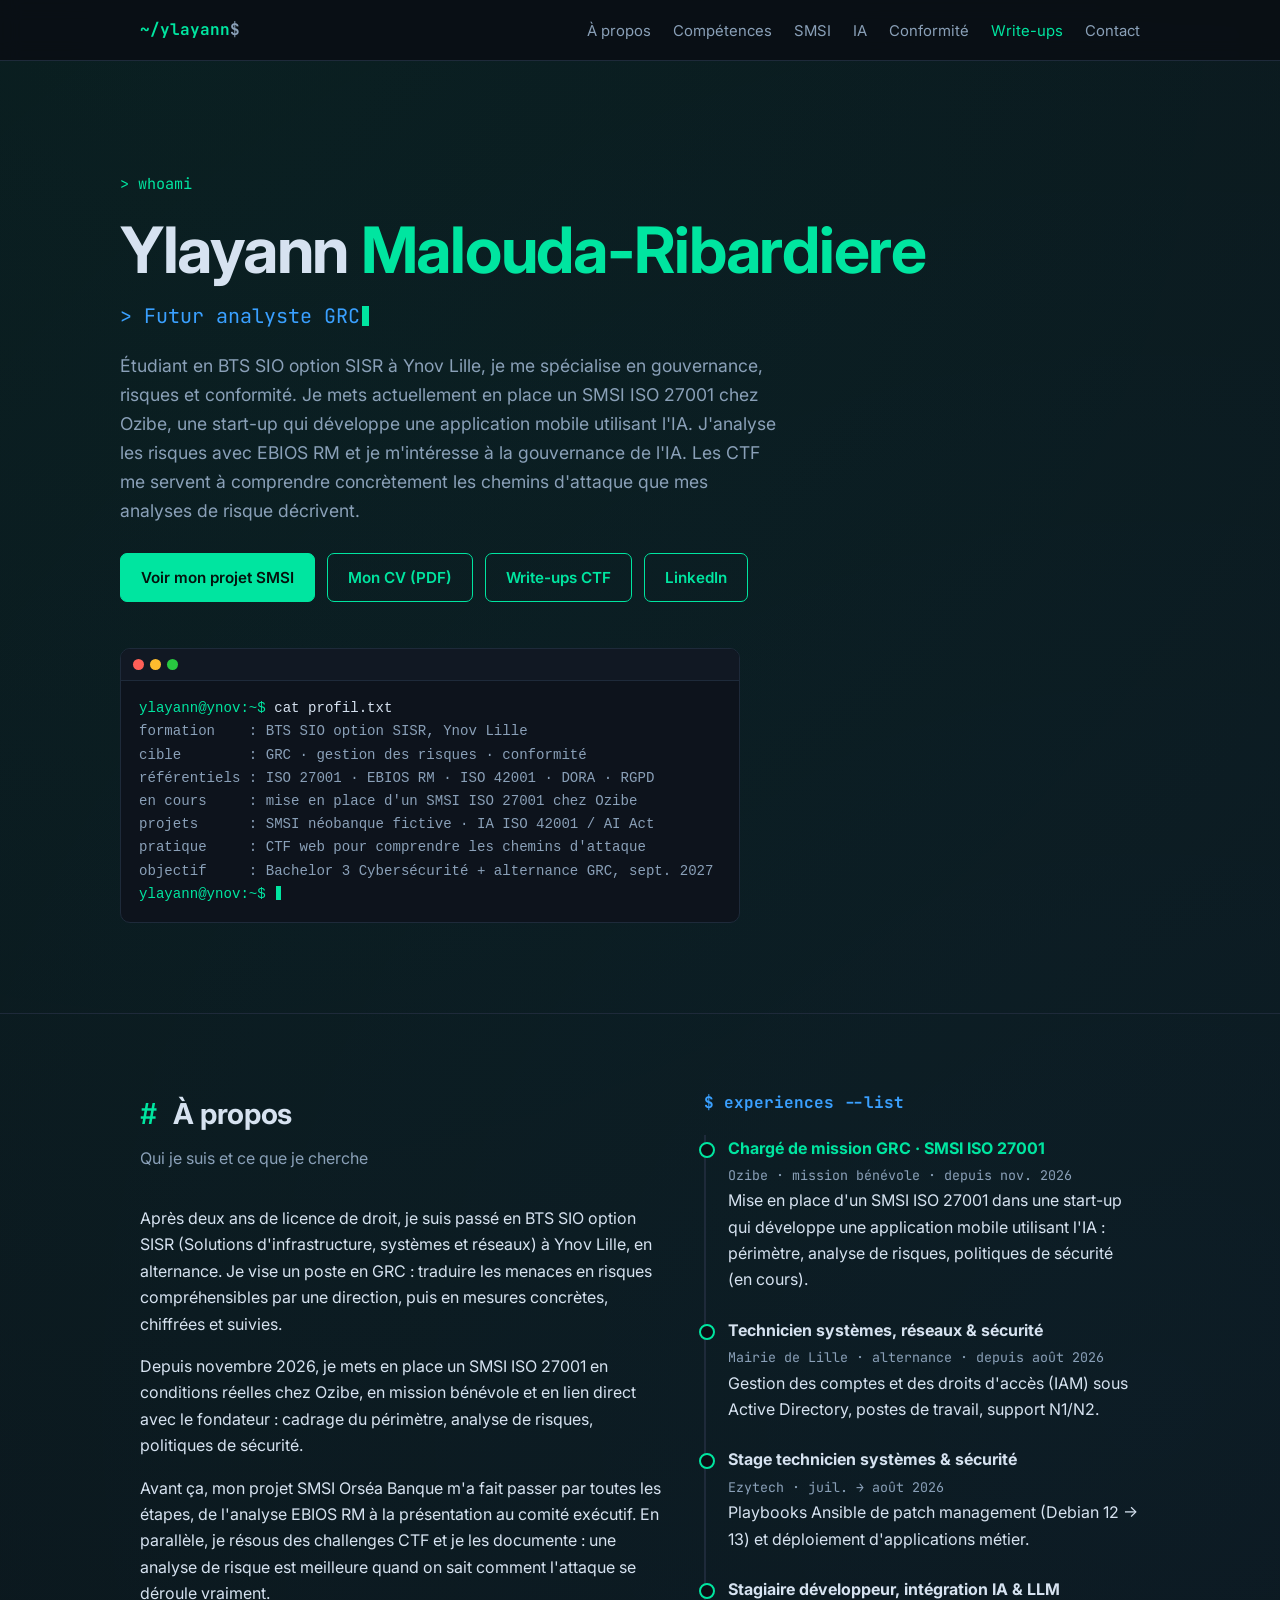
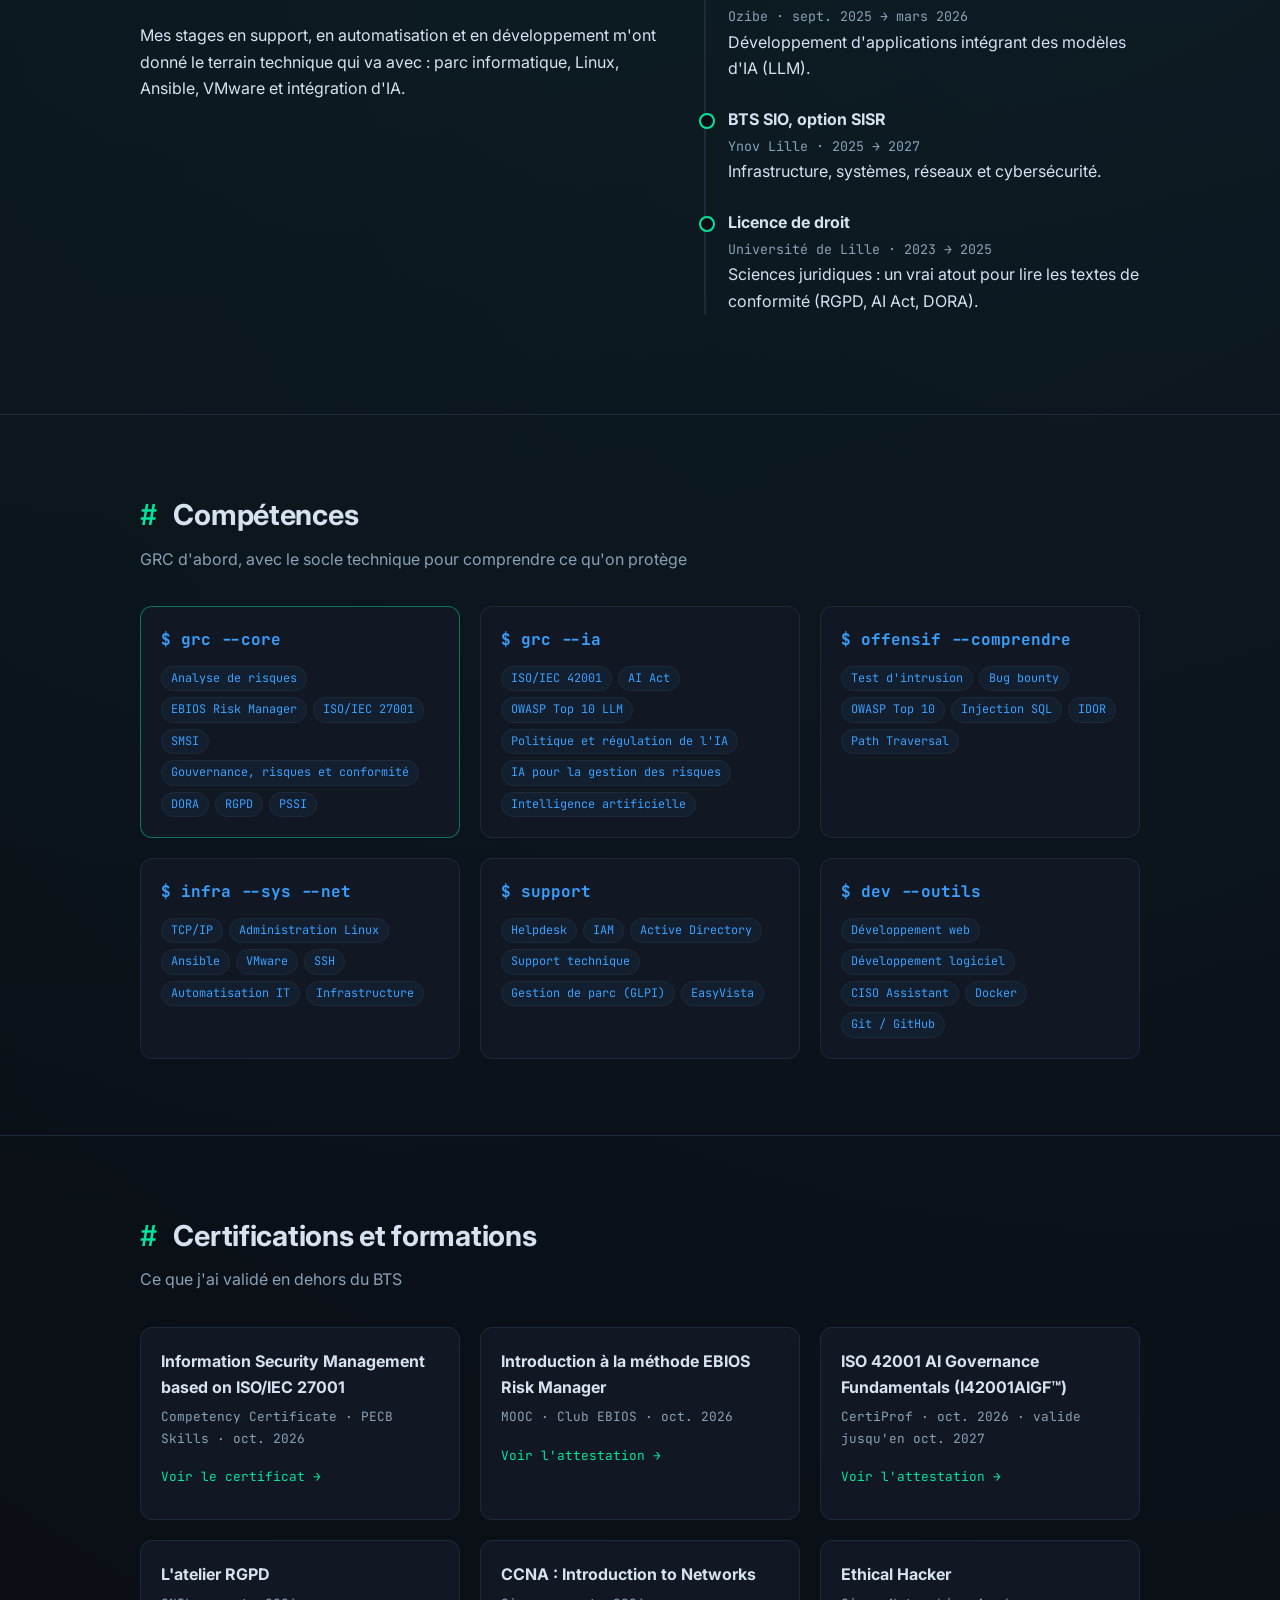
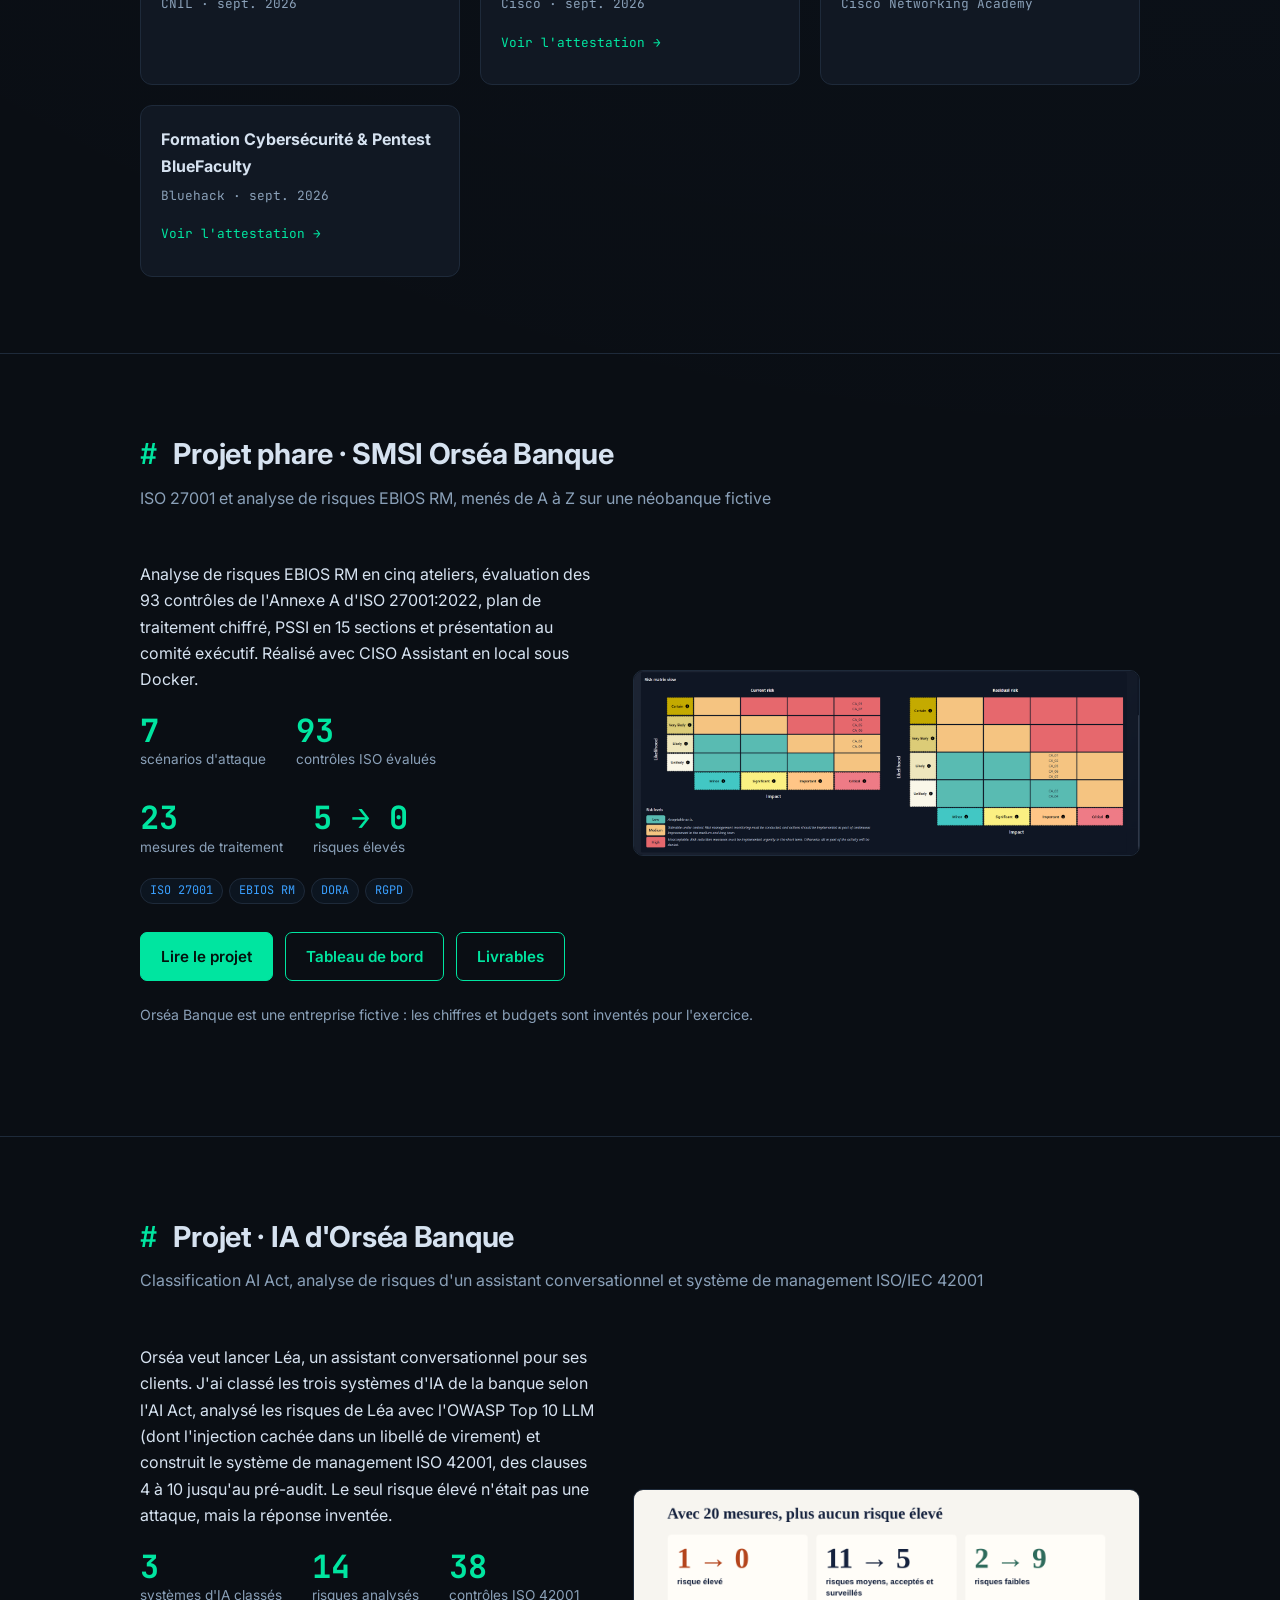
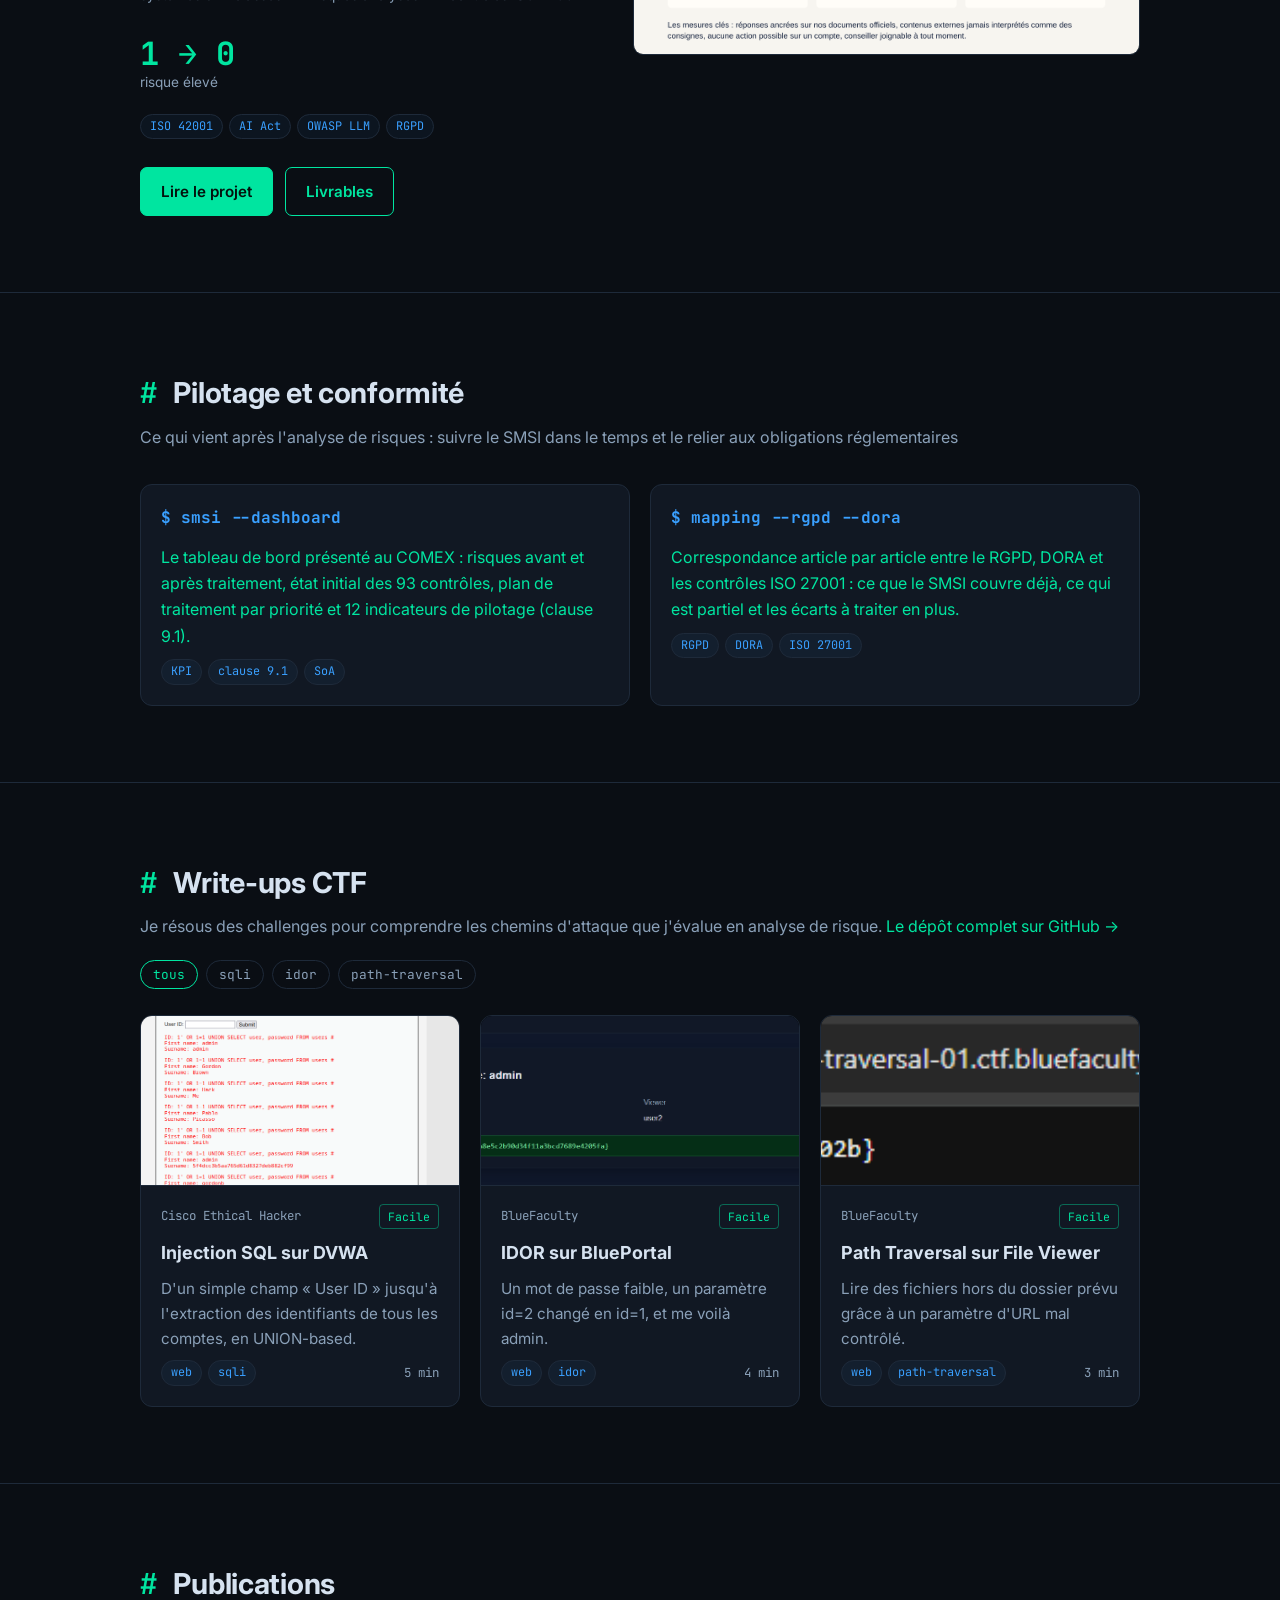
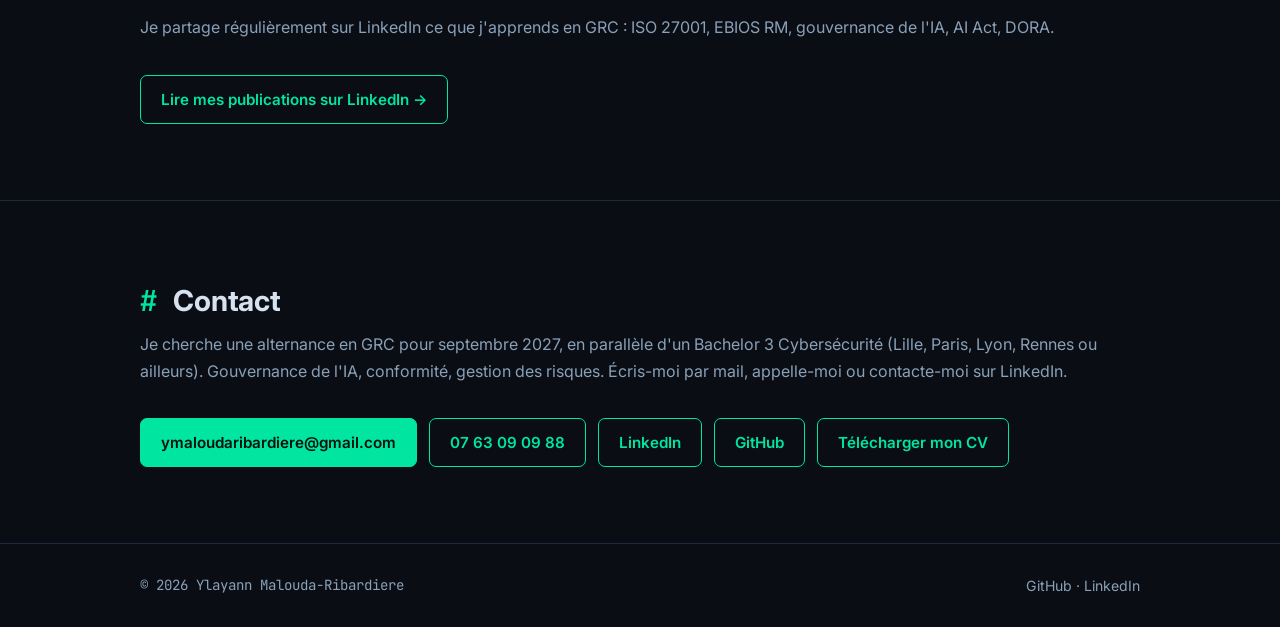
==== commit cc43831a: "Ajout du CV, du tableau de bord SMSI, des correspondances RGPD/DORA et d'une section publications" ====
--- a/index.html
+++ b/index.html
@@ -15,7 +15,7 @@
 <header><div class="wrap"><nav>
 <a class="logo" href="#top">~/ylayann<span>$</span></a>
 <button class="burger" aria-label="Menu">menu</button>
-<ul><li><a href="#apropos">À propos</a></li><li><a href="#competences">Compétences</a></li><li><a href="#smsi">SMSI</a></li><li><a href="#ia">IA</a></li><li><a href="#ctf">Write-ups</a></li><li><a href="#contact">Contact</a></li></ul>
+<ul><li><a href="#apropos">À propos</a></li><li><a href="#competences">Compétences</a></li><li><a href="#smsi">SMSI</a></li><li><a href="#ia">IA</a></li><li><a href="#outils">Conformité</a></li><li><a href="#ctf">Write-ups</a></li><li><a href="#contact">Contact</a></li></ul>
 </nav></div></header>
 
 <main id="top">
@@ -26,6 +26,7 @@
 <p>Étudiant en BTS SIO option SISR à Ynov Lille, je me spécialise en gouvernance, risques et conformité. Je mets actuellement en place un SMSI ISO 27001 chez Ozibe, une start-up qui développe une application mobile utilisant l'IA. J'analyse les risques avec EBIOS RM et je m'intéresse à la gouvernance de l'IA. Les CTF me servent à comprendre concrètement les chemins d'attaque que mes analyses de risque décrivent.</p>
 <div class="btns">
 <a class="btn primary" href="#smsi">Voir mon projet SMSI</a>
+<a class="btn" href="assets/CV_Ylayann_Malouda-Ribardiere.pdf" target="_blank">Mon CV (PDF)</a>
 <a class="btn" href="#ctf">Write-ups CTF</a>
 <a class="btn" href="https://www.linkedin.com/in/ylayann-malouda-ribardiere-3a1a89360/" target="_blank" rel="noopener">LinkedIn</a>
 </div>
@@ -98,7 +99,7 @@
 <p>Analyse de risques EBIOS RM en cinq ateliers, évaluation des 93 contrôles de l'Annexe A d'ISO 27001:2022, plan de traitement chiffré, PSSI en 15 sections et présentation au comité exécutif. Réalisé avec CISO Assistant en local sous Docker.</p>
 <div class="stats"><div><b>7</b>scénarios d'attaque</div><div><b>93</b>contrôles ISO évalués</div><div><b>23</b>mesures de traitement</div><div><b>5 → 0</b>risques élevés</div></div>
 <div class="chips"><span class="chip">ISO 27001</span><span class="chip">EBIOS RM</span><span class="chip">DORA</span><span class="chip">RGPD</span></div>
-<div class="btns"><a class="btn primary" href="projets/smsi.html">Lire le projet</a><a class="btn" href="https://github.com/YlayannMR/SMSI_training/tree/main/livrables" target="_blank" rel="noopener">Livrables</a></div>
+<div class="btns"><a class="btn primary" href="projets/smsi.html">Lire le projet</a><a class="btn" href="projets/tableau-de-bord.html">Tableau de bord</a><a class="btn" href="https://github.com/YlayannMR/SMSI_training/tree/main/livrables" target="_blank" rel="noopener">Livrables</a></div>
 </div>
 <img class="reveal" src="img/smsi/03-matrices-risque.png" alt="Matrices de risque avant et après traitement" loading="lazy">
 </div>
@@ -116,6 +117,15 @@
 <div class="btns"><a class="btn primary" href="projets/ia.html">Lire le projet</a><a class="btn" href="https://github.com/YlayannMR/AI-risk-assessment/tree/main/livrables" target="_blank" rel="noopener">Livrables</a></div>
 </div>
 <img class="reveal" src="img/ia/02-risques-avant-apres.png" alt="Risques de Léa avant et après traitement" loading="lazy">
+</div>
+</div></section>
+
+<section id="outils"><div class="wrap">
+<h2>Pilotage et conformité</h2>
+<p class="sub">Ce qui vient après l'analyse de risques : suivre le SMSI dans le temps et le relier aux obligations réglementaires</p>
+<div class="grid">
+<a class="box reveal" href="projets/tableau-de-bord.html" style="display:block"><h3>$ smsi --dashboard</h3><p style="margin:0 0 10px">Le tableau de bord présenté au COMEX : risques avant et après traitement, état initial des 93 contrôles, plan de traitement par priorité et 12 indicateurs de pilotage (clause 9.1).</p><div class="chips"><span class="chip">KPI</span><span class="chip">clause 9.1</span><span class="chip">SoA</span></div></a>
+<a class="box reveal" href="projets/correspondances.html" style="display:block"><h3>$ mapping --rgpd --dora</h3><p style="margin:0 0 10px">Correspondance article par article entre le RGPD, DORA et les contrôles ISO 27001 : ce que le SMSI couvre déjà, ce qui est partiel et les écarts à traiter en plus.</p><div class="chips"><span class="chip">RGPD</span><span class="chip">DORA</span><span class="chip">ISO 27001</span></div></a>
 </div>
 </div></section>
 
@@ -144,6 +154,12 @@
 </div>
 </div></section>
 
+<section id="publications"><div class="wrap">
+<h2>Publications</h2>
+<p class="sub">Je partage régulièrement sur LinkedIn ce que j'apprends en GRC : ISO 27001, EBIOS RM, gouvernance de l'IA, AI Act, DORA.</p>
+<div class="btns"><a class="btn" href="https://www.linkedin.com/in/ylayann-malouda-ribardiere-3a1a89360/recent-activity/all/" target="_blank" rel="noopener">Lire mes publications sur LinkedIn →</a></div>
+</div></section>
+
 <section id="contact"><div class="wrap">
 <h2>Contact</h2>
 <p class="sub">Je cherche une alternance en GRC pour septembre 2027, en parallèle d'un Bachelor 3 Cybersécurité (Lille, Paris, Lyon, Rennes ou ailleurs). Gouvernance de l'IA, conformité, gestion des risques. Écris-moi par mail, appelle-moi ou contacte-moi sur LinkedIn.</p>
@@ -152,6 +168,7 @@
 <a class="btn" href="tel:+33763090988">07 63 09 09 88</a>
 <a class="btn" href="https://www.linkedin.com/in/ylayann-malouda-ribardiere-3a1a89360/" target="_blank" rel="noopener">LinkedIn</a>
 <a class="btn" href="https://github.com/YlayannMR" target="_blank" rel="noopener">GitHub</a>
+<a class="btn" href="assets/CV_Ylayann_Malouda-Ribardiere.pdf" target="_blank">Télécharger mon CV</a>
 </div>
 </div></section>
 </main>
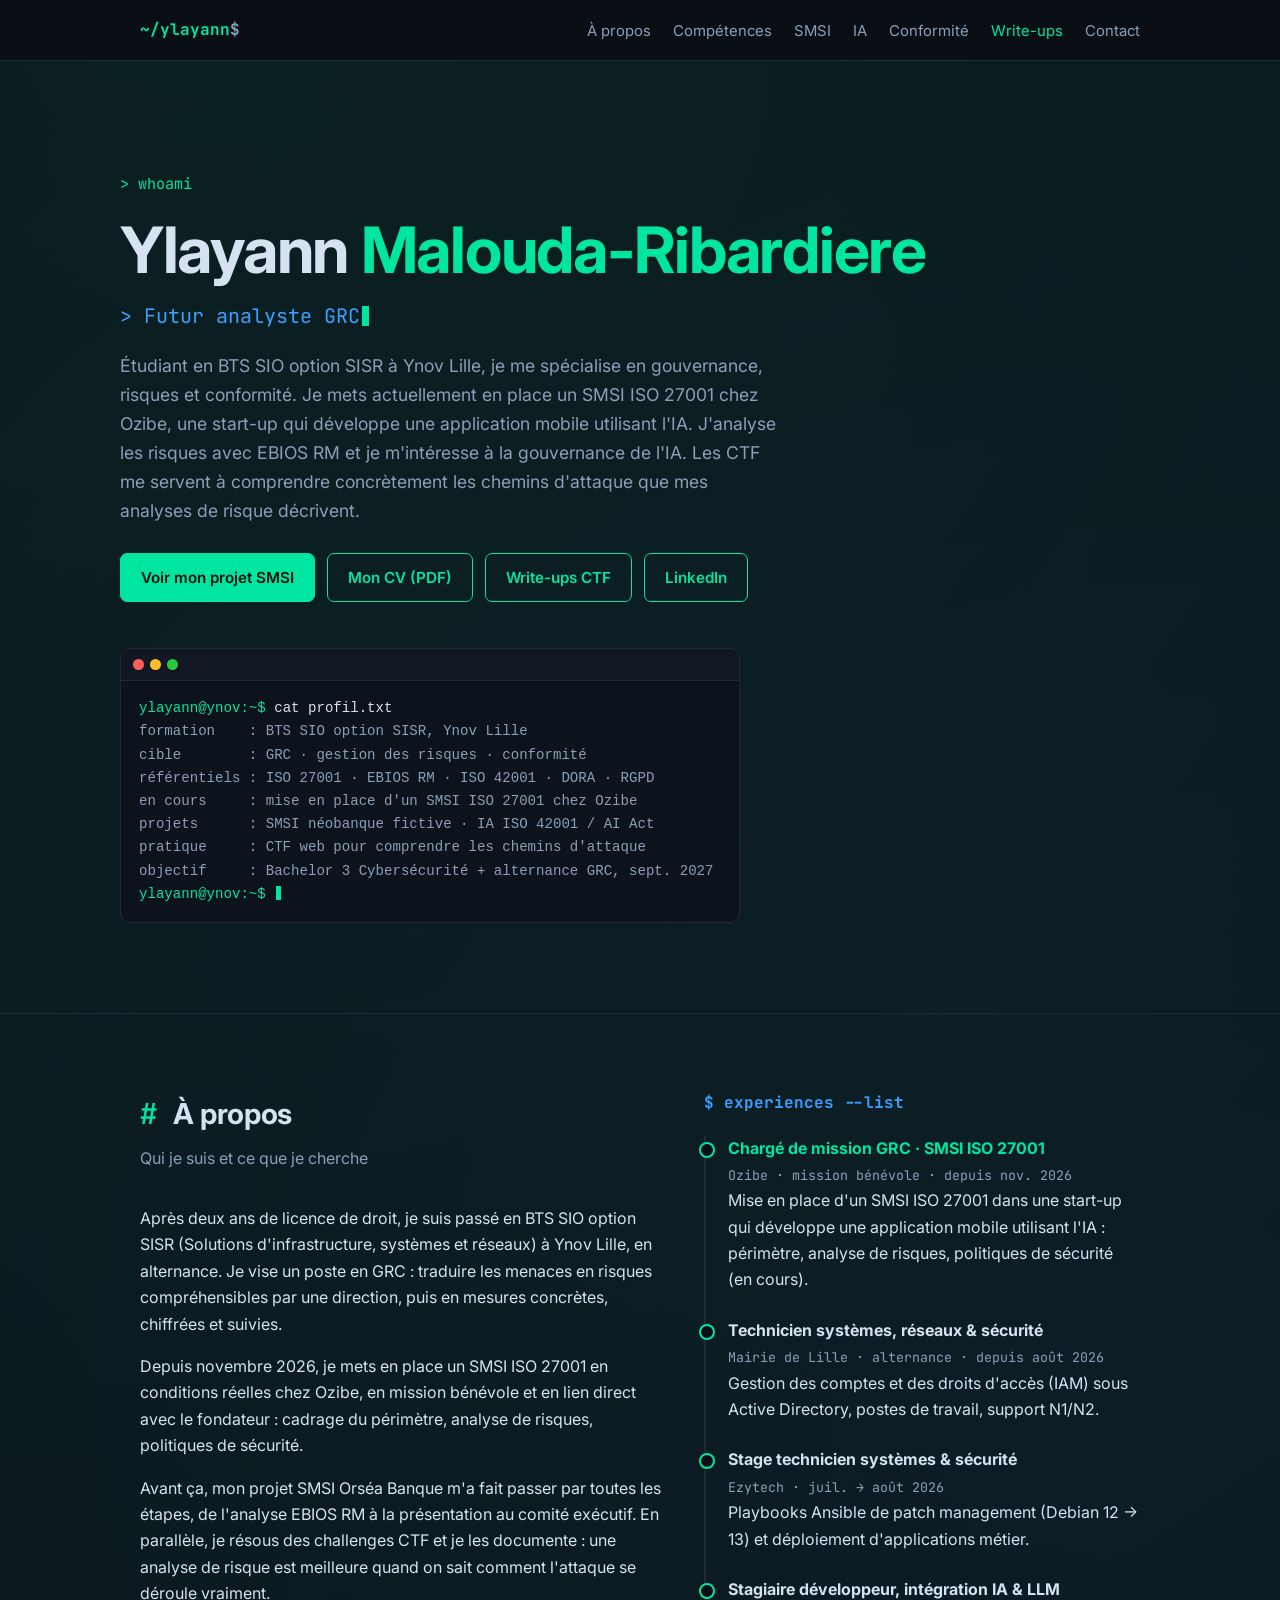
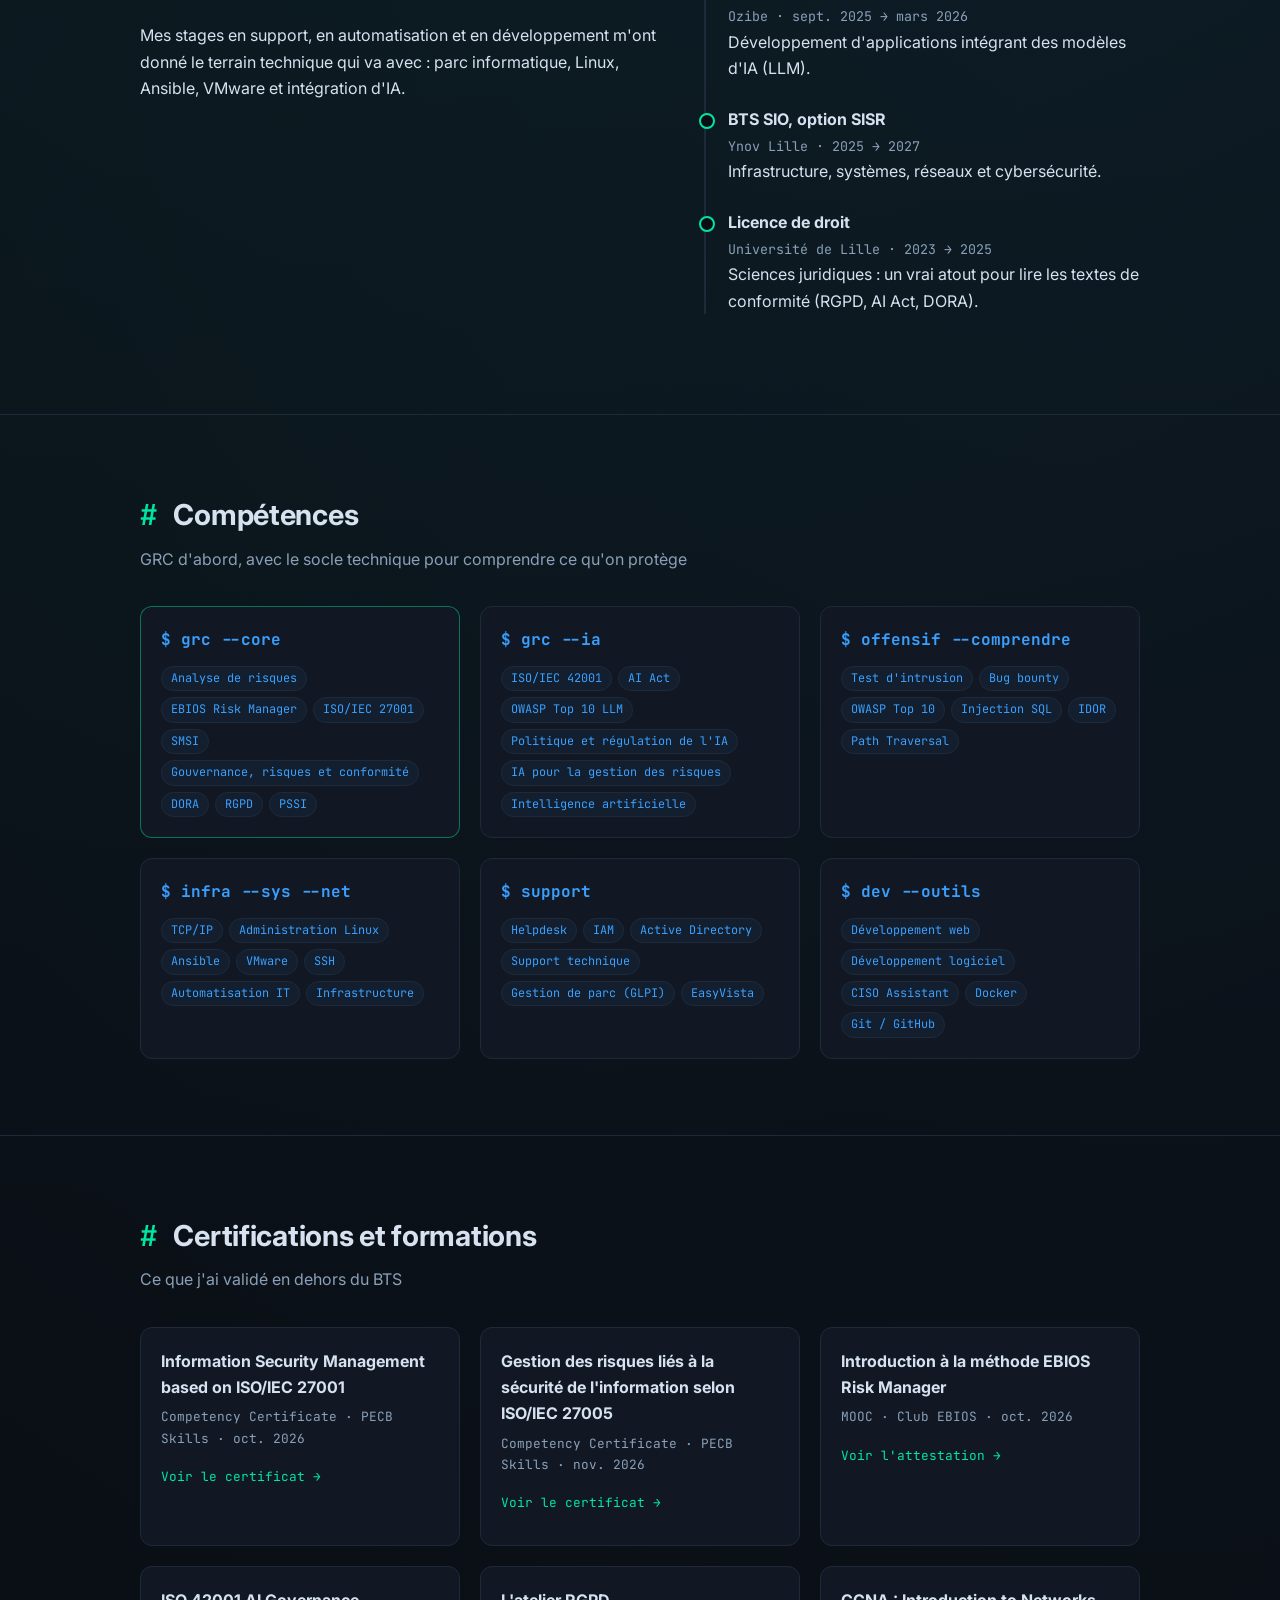
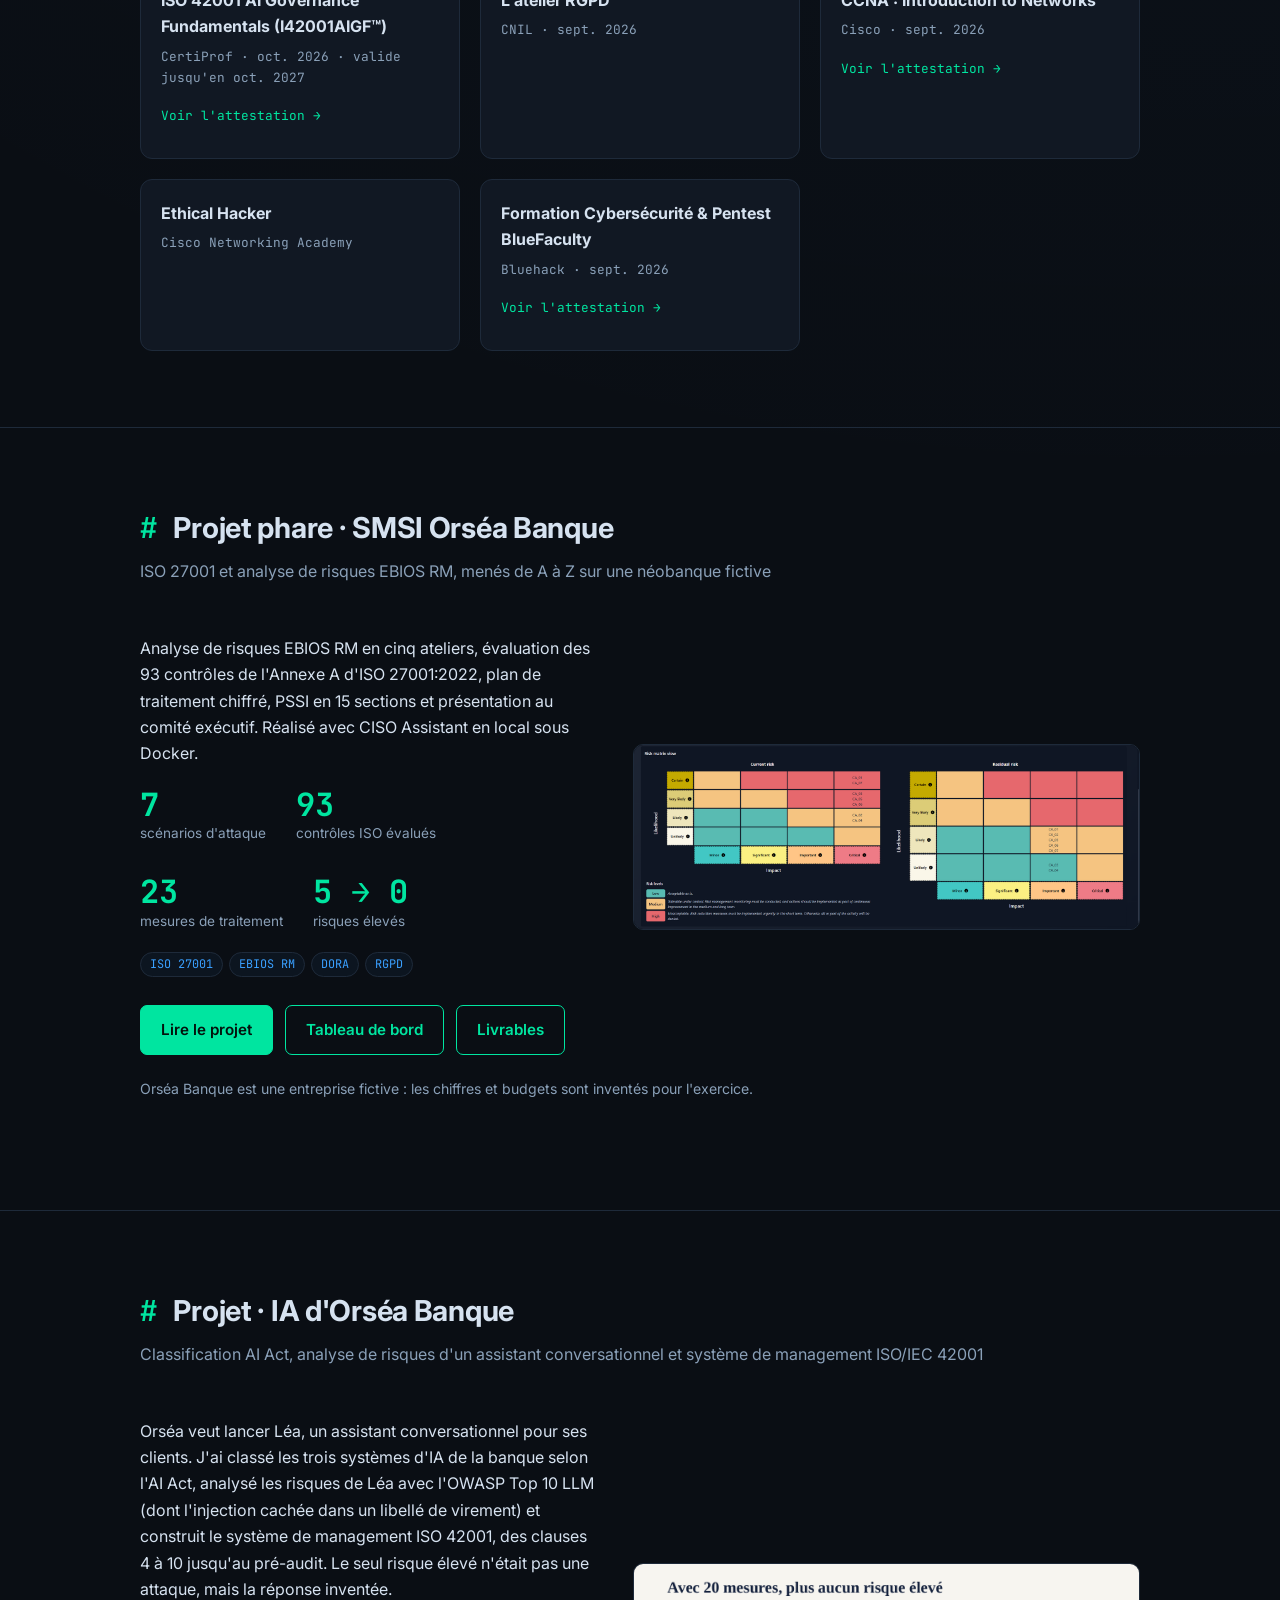
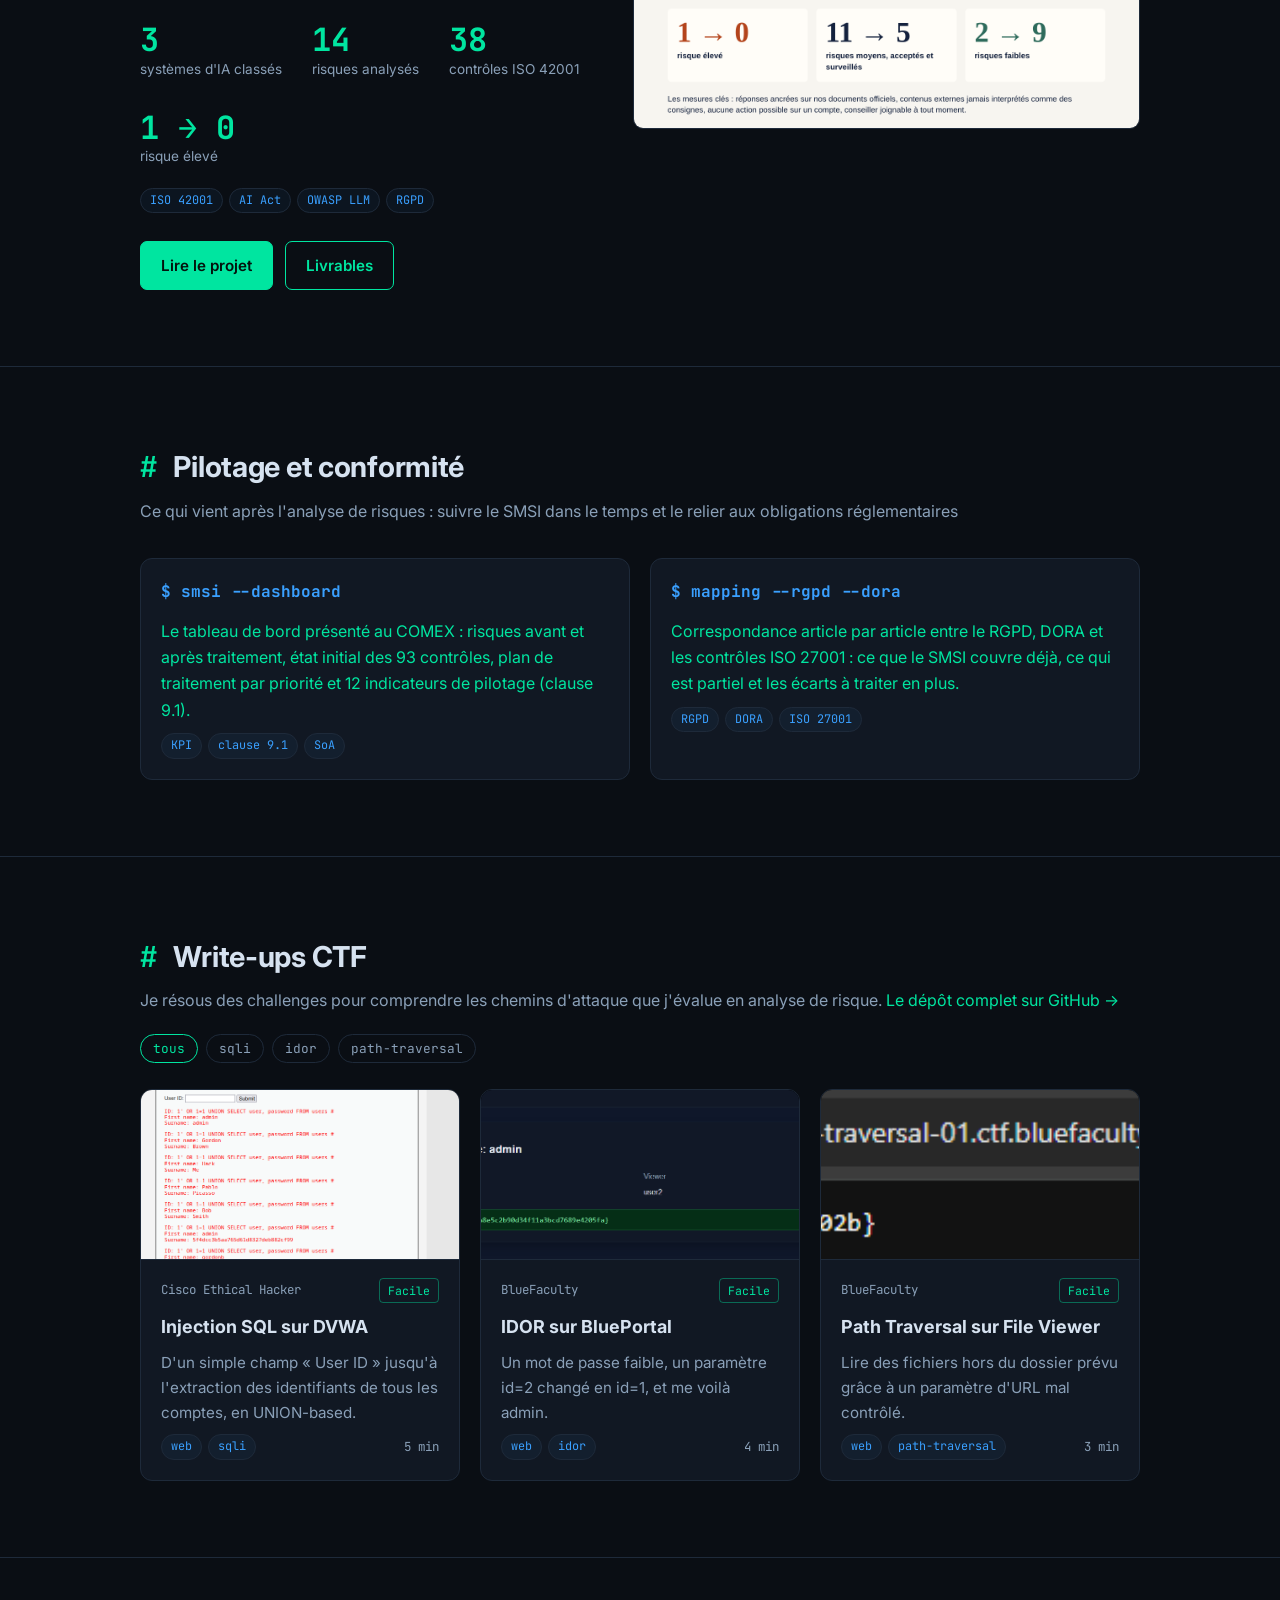
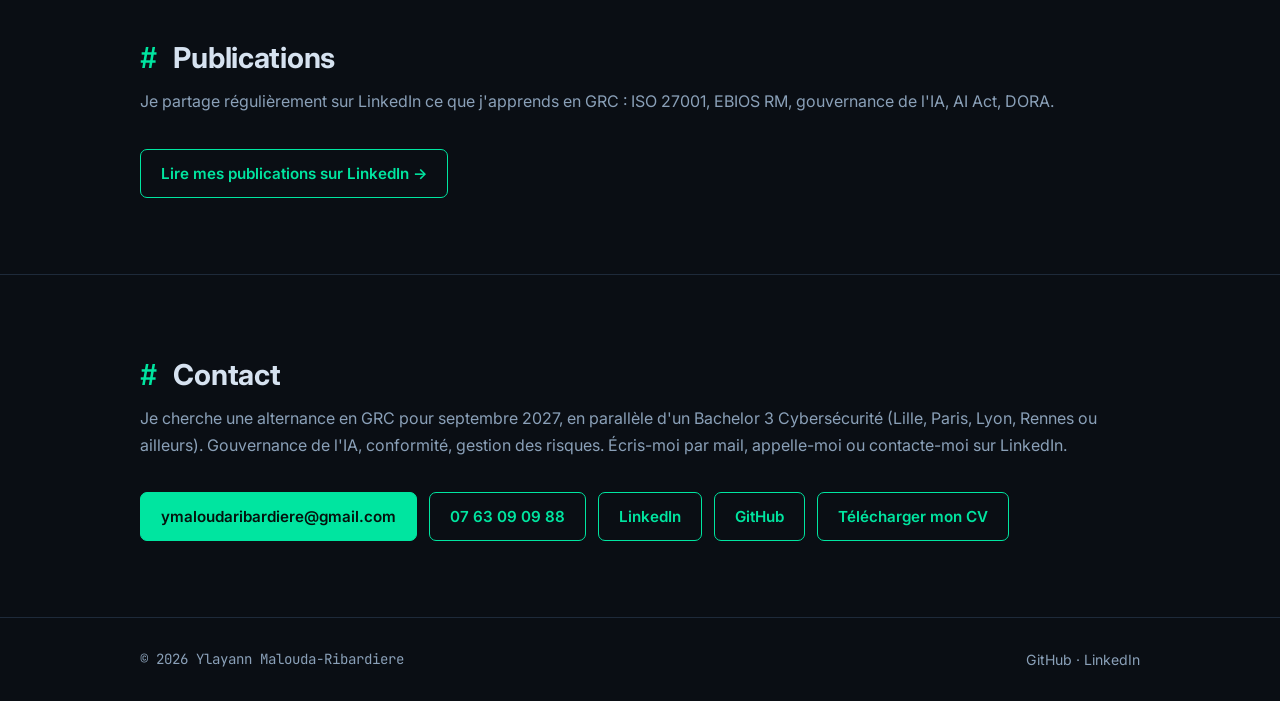
==== commit 4aebcafa: "Ajout du certificat PECB Skills ISO/IEC 27005" ====
--- a/index.html
+++ b/index.html
@@ -82,6 +82,7 @@
 <p class="sub">Ce que j'ai validé en dehors du BTS</p>
 <div class="grid certs">
 <div class="box reveal"><h3>Information Security Management based on ISO/IEC 27001</h3><p class="mono">Competency Certificate · PECB Skills · oct. 2026</p><a class="cert-link" href="img/certifs/pecb-iso27001.png" target="_blank">Voir le certificat →</a></div>
+<div class="box reveal"><h3>Gestion des risques liés à la sécurité de l'information selon ISO/IEC 27005</h3><p class="mono">Competency Certificate · PECB Skills · nov. 2026</p><a class="cert-link" href="img/certifs/pecb-iso27005.png" target="_blank">Voir le certificat →</a></div>
 <div class="box reveal"><h3>Introduction à la méthode EBIOS Risk Manager</h3><p class="mono">MOOC · Club EBIOS · oct. 2026</p><a class="cert-link" href="img/certifs/ebios-rm-mooc.png" target="_blank">Voir l'attestation →</a></div>
 <div class="box reveal"><h3>ISO 42001 AI Governance Fundamentals (I42001AIGF™)</h3><p class="mono">CertiProf · oct. 2026 · valide jusqu'en oct. 2027</p><a class="cert-link" href="https://profiles.badgeclaimed.com/user-384062/badges/urn:uuid:f088cb9c-2cbf-4cf4-929e-33fd820a1bb2.html" target="_blank" rel="noopener">Voir l'attestation →</a></div>
 <div class="box reveal"><h3>L'atelier RGPD</h3><p class="mono">CNIL · sept. 2026</p></div>
